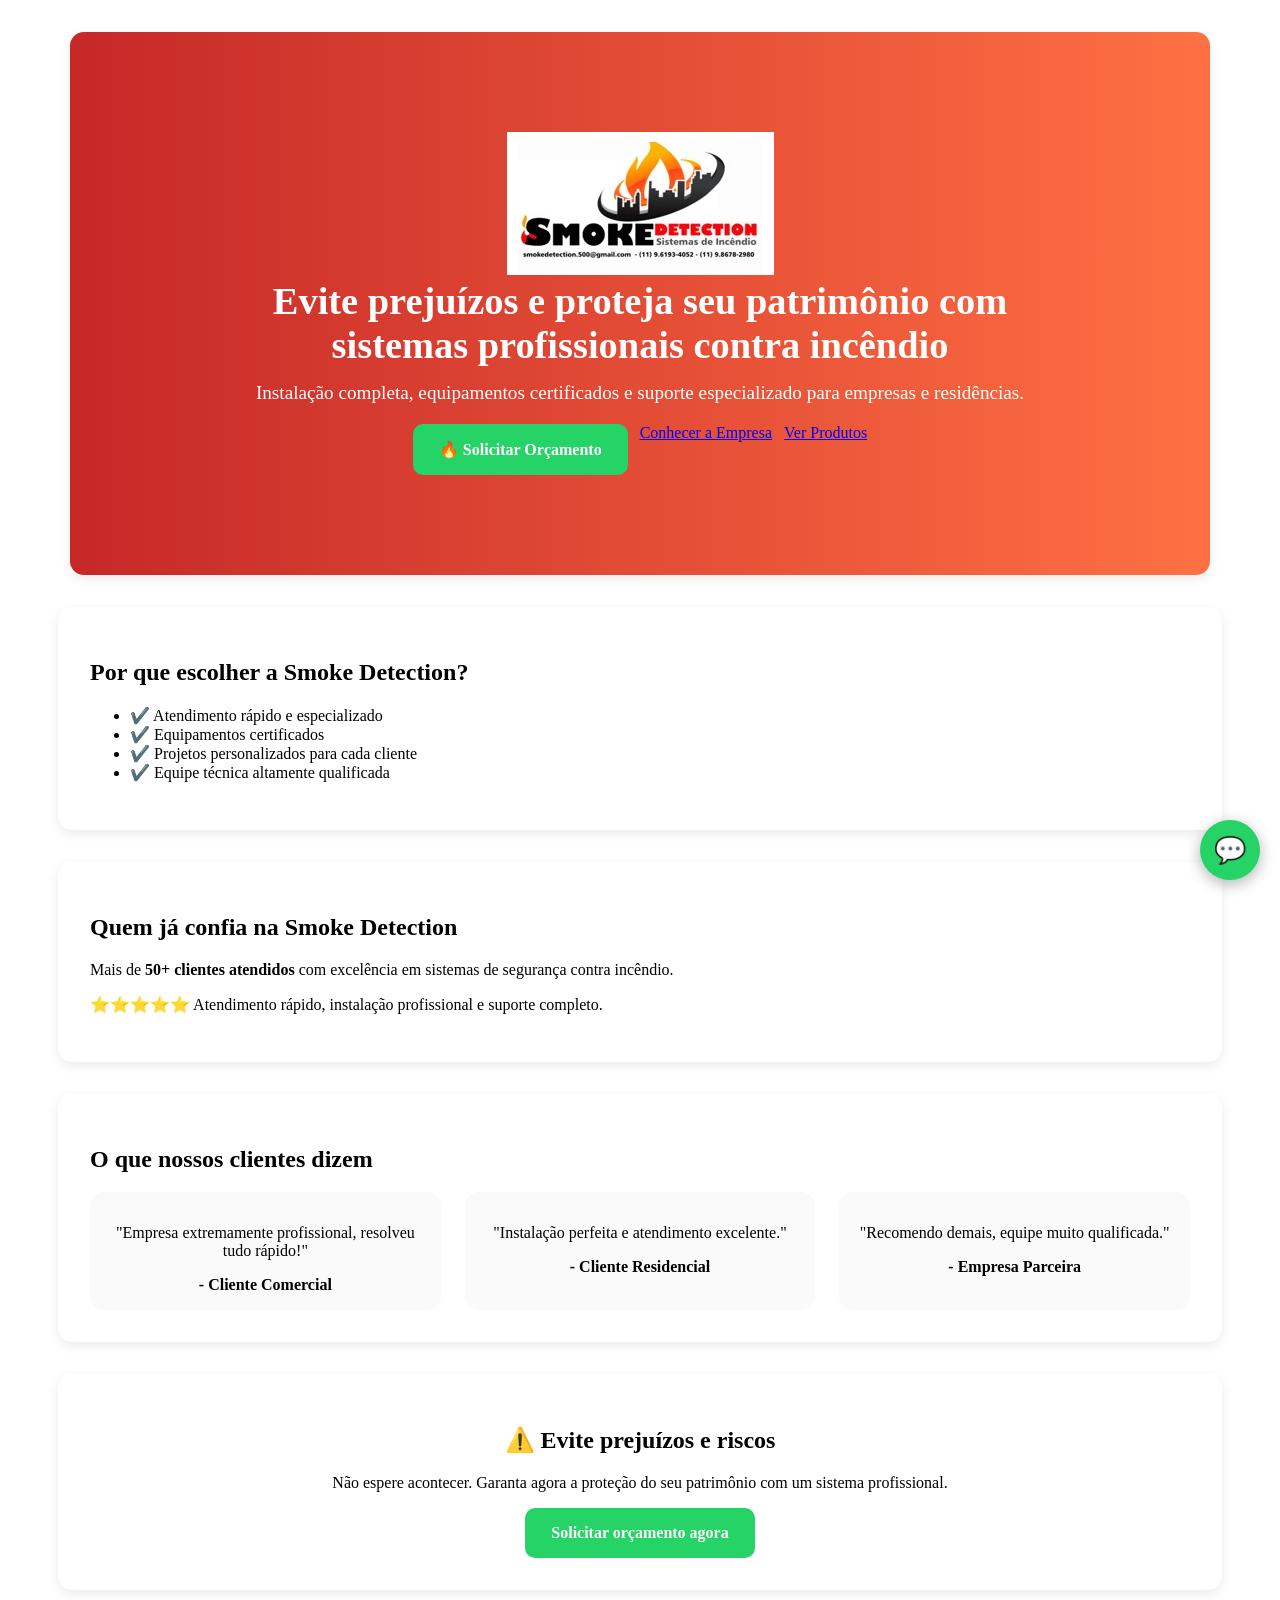
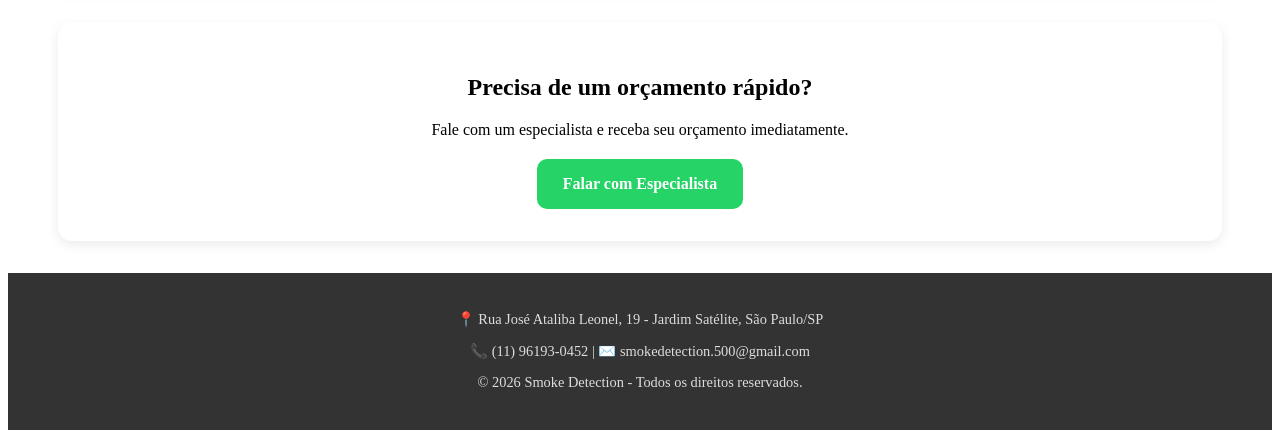
==== index.html @ 193d509a "Update index.html" ====
<!DOCTYPE html>
<html lang="pt-BR">
<head>
    <meta charset="UTF-8">
    <meta name="viewport" content="width=device-width, initial-scale=1.0">
    <title>Smoke Detection - Proteção Contra Incêndio</title>
    <link rel="stylesheet" href="style.css">
</head>
<body>

    <!-- HERO -->
    <section class="hero">
        <img src="logo.png" class="logo">

        <h1>
            Evite prejuízos e proteja seu patrimônio com sistemas profissionais contra incêndio
        </h1>

        <p>
            Instalação completa, equipamentos certificados e suporte especializado para empresas e residências.
        </p>

        <!-- BOTÕES HERO -->
        <div class="hero-buttons">
            <a href="https://wa.me/5511961930452?text=Olá,%20quero%20um%20orçamento%20rápido"
               target="_blank"
               class="btn-hero btn-whats">
               🔥 Solicitar Orçamento
            </a>

            <a href="home.html" class="btn-secondary">
               Conhecer a Empresa
            </a>

            <a href="produtos.html" class="btn-secondary">
               Ver Produtos
            </a>
        </div>
    </section>

    <!-- BENEFÍCIOS -->
    <section>
        <h2>Por que escolher a Smoke Detection?</h2>
        <ul>
            <li>✔️ Atendimento rápido e especializado</li>
            <li>✔️ Equipamentos certificados</li>
            <li>✔️ Projetos personalizados para cada cliente</li>
            <li>✔️ Equipe técnica altamente qualificada</li>
        </ul>
    </section>

    <!-- PROVA SOCIAL -->
    <section>
        <h2>Quem já confia na Smoke Detection</h2>
        <p>Mais de <strong>50+ clientes atendidos</strong> com excelência em sistemas de segurança contra incêndio.</p>
        <p>⭐⭐⭐⭐⭐ Atendimento rápido, instalação profissional e suporte completo.</p>
    </section>

    <!-- DEPOIMENTOS -->
    <section>
        <h2>O que nossos clientes dizem</h2>
        <div class="produtos">
            <div class="produto">
                <p>"Empresa extremamente profissional, resolveu tudo rápido!"</p>
                <strong>- Cliente Comercial</strong>
            </div>
            <div class="produto">
                <p>"Instalação perfeita e atendimento excelente."</p>
                <strong>- Cliente Residencial</strong>
            </div>
            <div class="produto">
                <p>"Recomendo demais, equipe muito qualificada."</p>
                <strong>- Empresa Parceira</strong>
            </div>
        </div>
    </section>

    <!-- URGÊNCIA -->
    <section style="text-align:center;">
        <h2>⚠️ Evite prejuízos e riscos</h2>
        <p>Não espere acontecer. Garanta agora a proteção do seu patrimônio com um sistema profissional.</p>
        <a href="https://wa.me/5511961930452?text=Olá,%20quero%20proteger%20meu%20patrimônio"
           target="_blank"
           class="btn-hero btn-whats">
           Solicitar orçamento agora
        </a>
    </section>

    <!-- CTA FINAL -->
    <section style="text-align:center;">
        <h2>Precisa de um orçamento rápido?</h2>
        <p>Fale com um especialista e receba seu orçamento imediatamente.</p>
        <div class="hero-buttons" style="justify-content:center;">
            <a href="https://wa.me/5511961930452?text=Olá,%20preciso%20de%20um%20orçamento"
               target="_blank"
               class="btn-hero btn-whats">
               Falar com Especialista
            </a>
        </div>
    </section>

    <!-- FOOTER COMPLETO -->
    <footer>
        <p>📍 Rua José Ataliba Leonel, 19 - Jardim Satélite, São Paulo/SP</p>
        <p>📞 (11) 96193-0452 | ✉️ smokedetection.500@gmail.com</p>
        <p>© 2026 Smoke Detection - Todos os direitos reservados.</p>
    </footer>

    <!-- BOTÃO WHATSAPP FLUTUANTE -->
    <a href="https://wa.me/5511961930452?text=Olá,%20vim%20pelo%20site"
       class="whatsapp-float"
       target="_blank">
       💬
    </a>

</body>
</html>
---- style.css ----
/* HERO */
.hero {
    background: linear-gradient(90deg, #c62828, #ff7043);
    color: white;
    text-align: center;
    padding: 100px 20px;
}

.hero h1 {
    font-size: 2.4rem;
    max-width: 800px;
    margin: auto;
}

.hero p {
    margin-top: 15px;
    font-size: 1.2rem;
}

/* AGRUPAMENTO DE BOTÕES */
.hero-buttons {
    display: flex;
    justify-content: center;
    flex-wrap: wrap;
    gap: 12px;
    margin-top: 20px;
}

/* BOTÕES HERO */
.btn-hero {
    display: inline-block;
    padding: 16px 26px;
    border-radius: 10px;
    text-decoration: none;
    font-weight: bold;
    transition: 0.3s;
    text-align: center;
}

/* BOTÃO WHATS (COM PULSO) */
.btn-whats {
    background: #25D366;
    color: white;
    animation: pulse 1.5s infinite;
}

@keyframes pulse {
    0% { transform: scale(1); }
    50% { transform: scale(1.05); }
    100% { transform: scale(1); }
}

.btn-whats:hover {
    background: #1ebe5d;
}

/* BOTÃO SECUNDÁRIO */
.btn-sec {
    background: white;
    color: #c62828;
}

.btn-sec:hover {
    background: #eee;
}

/* HEADER */
header {
    text-align: center;
    background: linear-gradient(90deg, #c62828, #ff7043);
    color: #fff;
    padding: 2rem 1rem;
    box-shadow: 0 4px 10px rgba(0,0,0,0.2);
}

header .logo {
    width: 120px;
    height: auto;
    margin-bottom: 1rem;
}

/* BOTÕES DO HEADER CORRIGIDOS */
header .hero-buttons .btn-hero {
    margin: 0; /* remove qualquer espaçamento extra */
}

/* SECTION */
section {
    max-width: 1100px;
    margin: 2rem auto;
    background: #fff;
    padding: 2rem;
    border-radius: 14px;
    box-shadow: 0 4px 12px rgba(0,0,0,0.08);
}

/* GRID */
.produtos {
    display: grid;
    grid-template-columns: repeat(auto-fit, minmax(250px, 1fr));
    gap: 1.5rem;
}

/* CARD */
.produto {
    background: #fafafa;
    border-radius: 14px;
    padding: 1rem;
    text-align: center;
    transition: 0.3s;
    overflow: hidden;
}

/* HOVER */
.produto:hover {
    transform: translateY(-8px) scale(1.03);
    box-shadow: 0 10px 25px rgba(0,0,0,0.15);
}

/* IMG DOS PRODUTOS (PROPORCIONAL) */
.produto img {
    width: 100%;
    max-height: 120px; /* agora mais proporcional */
    object-fit: cover;
    border-radius: 10px;
    margin-bottom: 12px;
    transition: 0.3s;
}

.produto:hover img {
    transform: scale(1.08);
}

/* TITULO DOS PRODUTOS */
.produto h3 {
    color: #b71c1c;
}

/* BOTÃO PRODUTO */
.btn-produto {
    display: inline-block;
    margin-top: 10px;
    padding: 10px 16px;
    background: #25D366;
    color: #fff;
    text-decoration: none;
    border-radius: 8px;
    font-size: 0.95rem;
    font-weight: bold;
    transition: 0.3s;
}

.btn-produto:hover {
    background: #1ebe5d;
    transform: scale(1.05);
}

/* BOTÃO PADRÃO */
.btn-container {
    text-align: center;
    margin: 2rem 0;
}

.btn {
    background: #c62828;
    color: #fff;
    text-decoration: none;
    padding: 1rem 1.8rem;
    border-radius: 10px;
    transition: 0.3s;
    font-weight: bold;
}

.btn:hover {
    background: #ff7043;
}

/* WHATS FLOAT */
.whatsapp-float {
    position: fixed;
    bottom: 20px;
    right: 20px;
    background: #25D366;
    color: white;
    font-size: 26px;
    width: 60px;
    height: 60px;
    border-radius: 50%;
    display: flex;
    align-items: center;
    justify-content: center;
    text-decoration: none;
    box-shadow: 0 4px 15px rgba(0,0,0,0.3);
    transition: 0.3s;
    z-index: 1000;
}

.whatsapp-float:hover {
    background: #1ebe5d;
    transform: scale(1.15);
}

/* FOOTER */
footer {
    text-align: center;
    background: #333;
    color: #ddd;
    padding: 1.5rem 1rem;
    font-size: 0.9rem;
}

/* RESPONSIVO */
@media (max-width: 768px) {
    .hero h1 {
        font-size: 1.8rem;
    }

    .hero {
        padding: 70px 20px;
    }

    .hero-buttons {
        flex-direction: column;
        align-items: center;
    }

    .btn-hero {
        width: 90%;
    }
    }
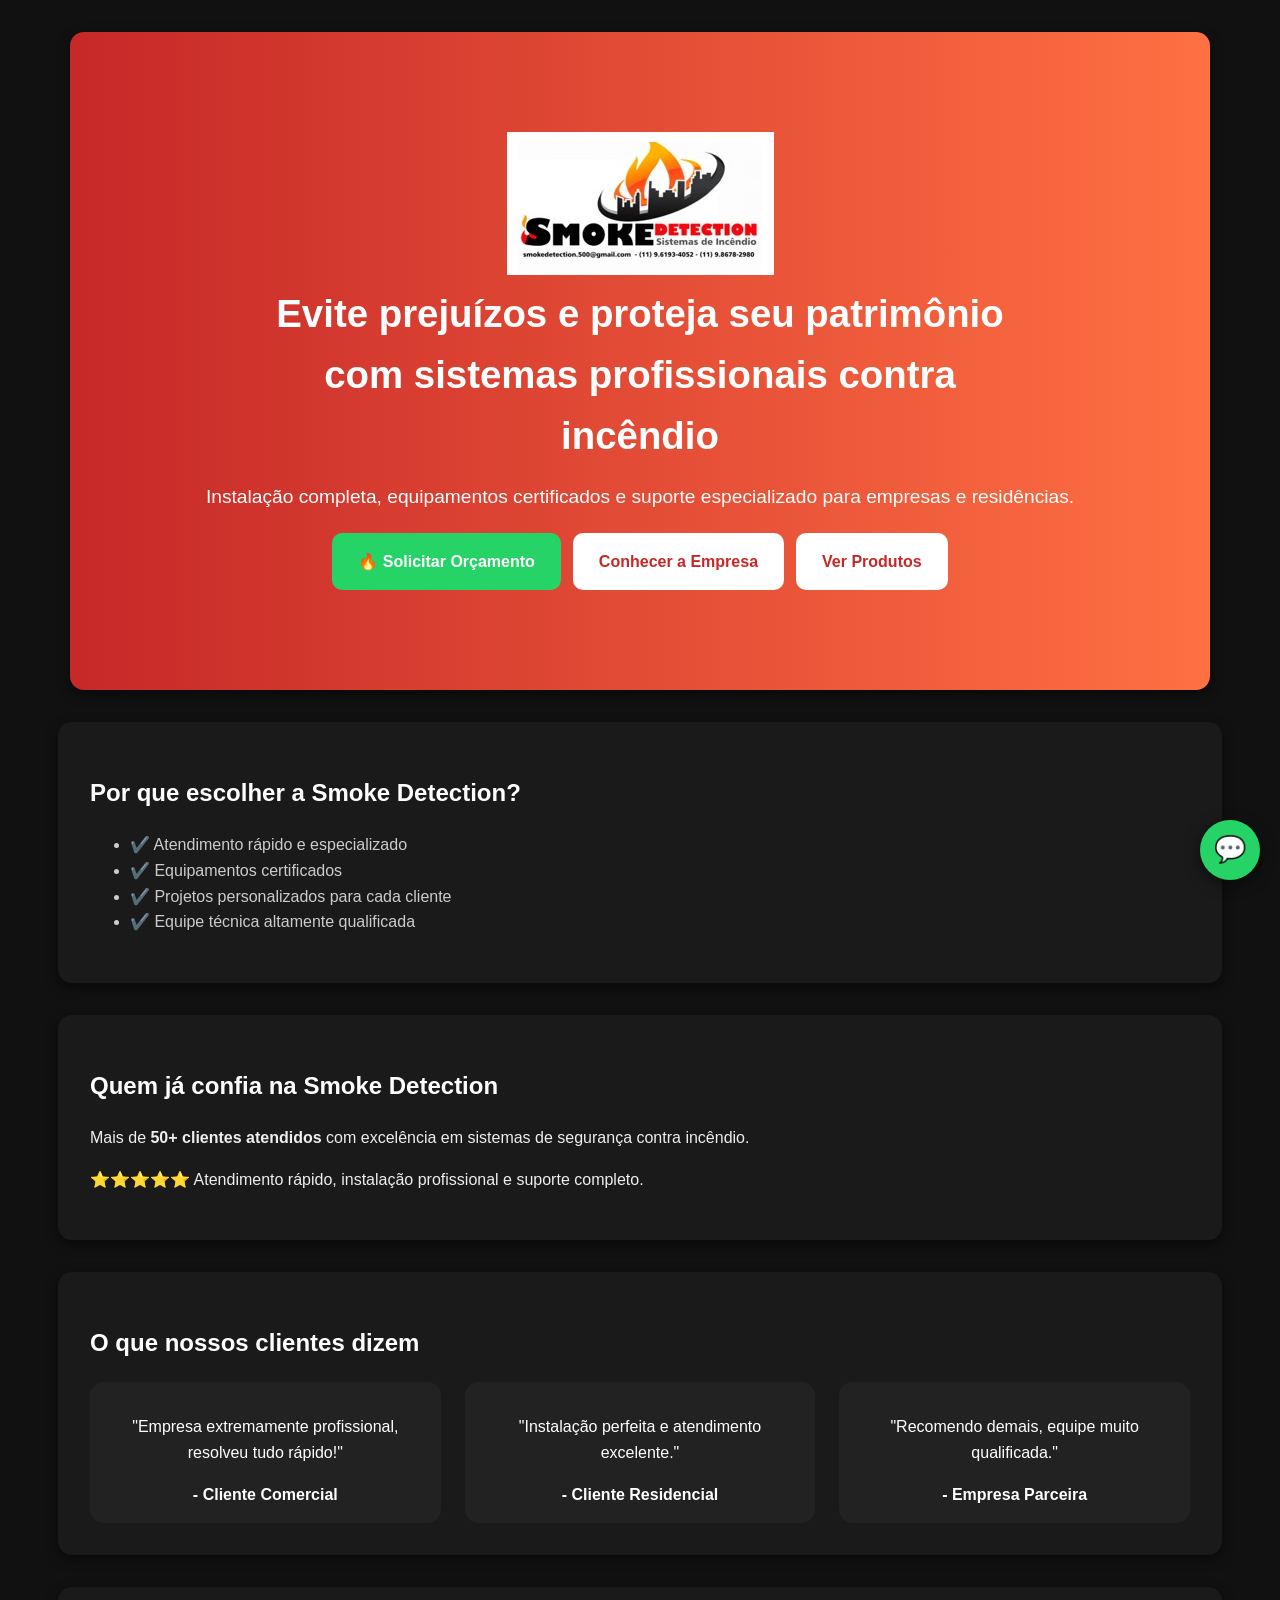
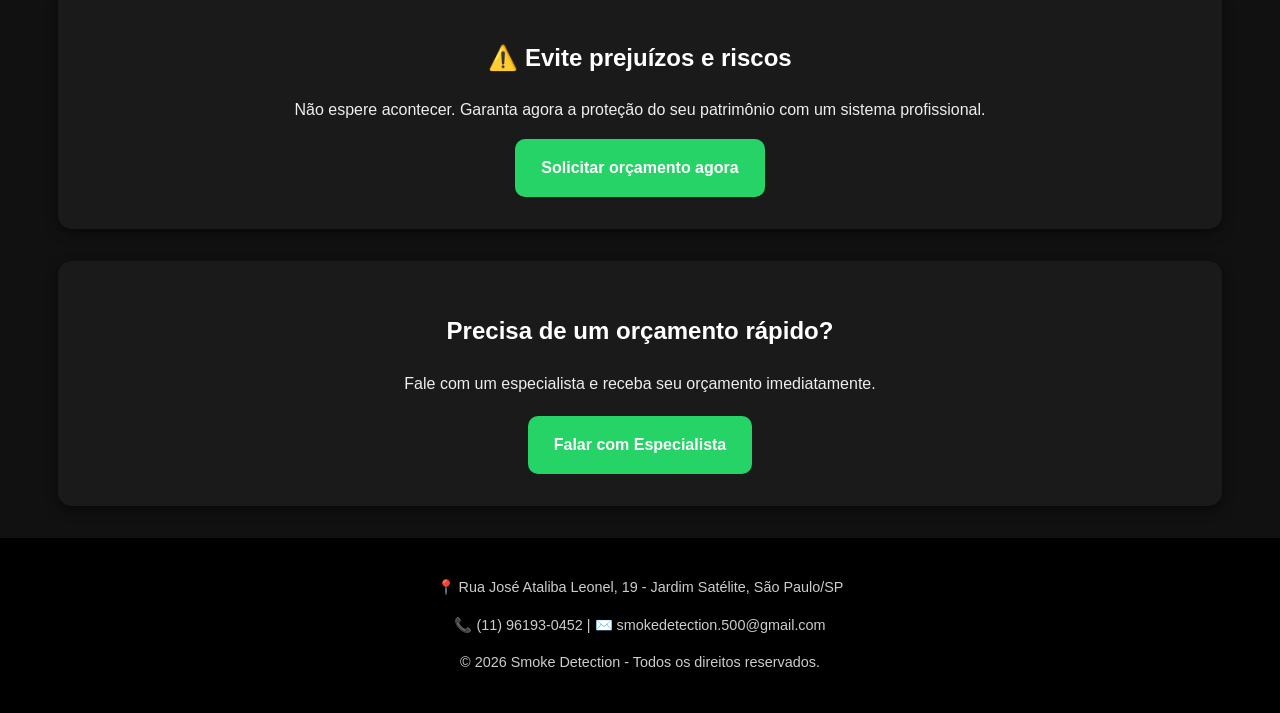
==== commit 08f670f6: "Update index.html" ====
--- a/index.html
+++ b/index.html
@@ -28,11 +28,11 @@
                🔥 Solicitar Orçamento
             </a>
 
-            <a href="home.html" class="btn-secondary">
+            <a href="home.html" class="btn-hero btn-sec">
                Conhecer a Empresa
             </a>
 
-            <a href="produtos.html" class="btn-secondary">
+            <a href="produtos.html" class="btn-hero btn-sec">
                Ver Produtos
             </a>
         </div>
--- a/style.css
+++ b/style.css
@@ -1,3 +1,15 @@
+/* ======================= DARK MODE - STYLE.CSS ======================= */
+
+/* BODY */
+body {
+    background: #111; /* fundo preto */
+    color: #eee;      /* texto padrão branco */
+    font-family: Arial, sans-serif;
+    margin: 0;
+    padding: 0;
+    line-height: 1.6;
+}
+
 /* HERO */
 .hero {
     background: linear-gradient(90deg, #c62828, #ff7043);
@@ -54,10 +66,12 @@
     background: #1ebe5d;
 }
 
-/* BOTÃO SECUNDÁRIO */
+/* BOTÃO SECUNDÁRIO HERO - visível no dark mode */
 .btn-sec {
-    background: white;
-    color: #c62828;
+    background: white;  /* deixa branco pra aparecer */
+    color: #c62828;     /* texto vermelho */
+    font-weight: bold;
+    border: none;
 }
 
 .btn-sec:hover {
@@ -70,7 +84,7 @@
     background: linear-gradient(90deg, #c62828, #ff7043);
     color: #fff;
     padding: 2rem 1rem;
-    box-shadow: 0 4px 10px rgba(0,0,0,0.2);
+    box-shadow: 0 4px 10px rgba(0,0,0,0.4);
 }
 
 header .logo {
@@ -79,22 +93,31 @@
     margin-bottom: 1rem;
 }
 
-/* BOTÕES DO HEADER CORRIGIDOS */
+/* BOTÕES DO HEADER */
 header .hero-buttons .btn-hero {
-    margin: 0; /* remove qualquer espaçamento extra */
-}
-
-/* SECTION */
+    margin: 0;
+}
+
+/* SECTIONS */
 section {
     max-width: 1100px;
     margin: 2rem auto;
-    background: #fff;
+    background: #1a1a1a; /* fundo escuro das seções */
     padding: 2rem;
     border-radius: 14px;
-    box-shadow: 0 4px 12px rgba(0,0,0,0.08);
-}
-
-/* GRID */
+    box-shadow: 0 4px 12px rgba(0,0,0,0.5);
+    color: #eee;
+}
+
+section h2 {
+    color: #fff;
+}
+
+section ul li {
+    color: #ccc;
+}
+
+/* GRID DE PRODUTOS */
 .produtos {
     display: grid;
     grid-template-columns: repeat(auto-fit, minmax(250px, 1fr));
@@ -103,24 +126,24 @@
 
 /* CARD */
 .produto {
-    background: #fafafa;
+    background: #222;
     border-radius: 14px;
     padding: 1rem;
     text-align: center;
     transition: 0.3s;
     overflow: hidden;
-}
-
-/* HOVER */
+    color: #fff;
+}
+
+/* HOVER CARD */
 .produto:hover {
     transform: translateY(-8px) scale(1.03);
-    box-shadow: 0 10px 25px rgba(0,0,0,0.15);
-}
-
-/* IMG DOS PRODUTOS (PROPORCIONAL) */
+    box-shadow: 0 10px 25px rgba(0,0,0,0.6);
+}
+
 .produto img {
     width: 100%;
-    max-height: 120px; /* agora mais proporcional */
+    max-height: 120px;
     object-fit: cover;
     border-radius: 10px;
     margin-bottom: 12px;
@@ -133,7 +156,7 @@
 
 /* TITULO DOS PRODUTOS */
 .produto h3 {
-    color: #b71c1c;
+    color: #ff7043;
 }
 
 /* BOTÃO PRODUTO */
@@ -175,7 +198,7 @@
     background: #ff7043;
 }
 
-/* WHATS FLOAT */
+/* WHATSAPP FLUTUANTE */
 .whatsapp-float {
     position: fixed;
     bottom: 20px;
@@ -190,7 +213,7 @@
     align-items: center;
     justify-content: center;
     text-decoration: none;
-    box-shadow: 0 4px 15px rgba(0,0,0,0.3);
+    box-shadow: 0 4px 15px rgba(0,0,0,0.5);
     transition: 0.3s;
     z-index: 1000;
 }
@@ -203,8 +226,8 @@
 /* FOOTER */
 footer {
     text-align: center;
-    background: #333;
-    color: #ddd;
+    background: #000;
+    color: #ccc;
     padding: 1.5rem 1rem;
     font-size: 0.9rem;
 }
@@ -227,4 +250,4 @@
     .btn-hero {
         width: 90%;
     }
-    }
+}
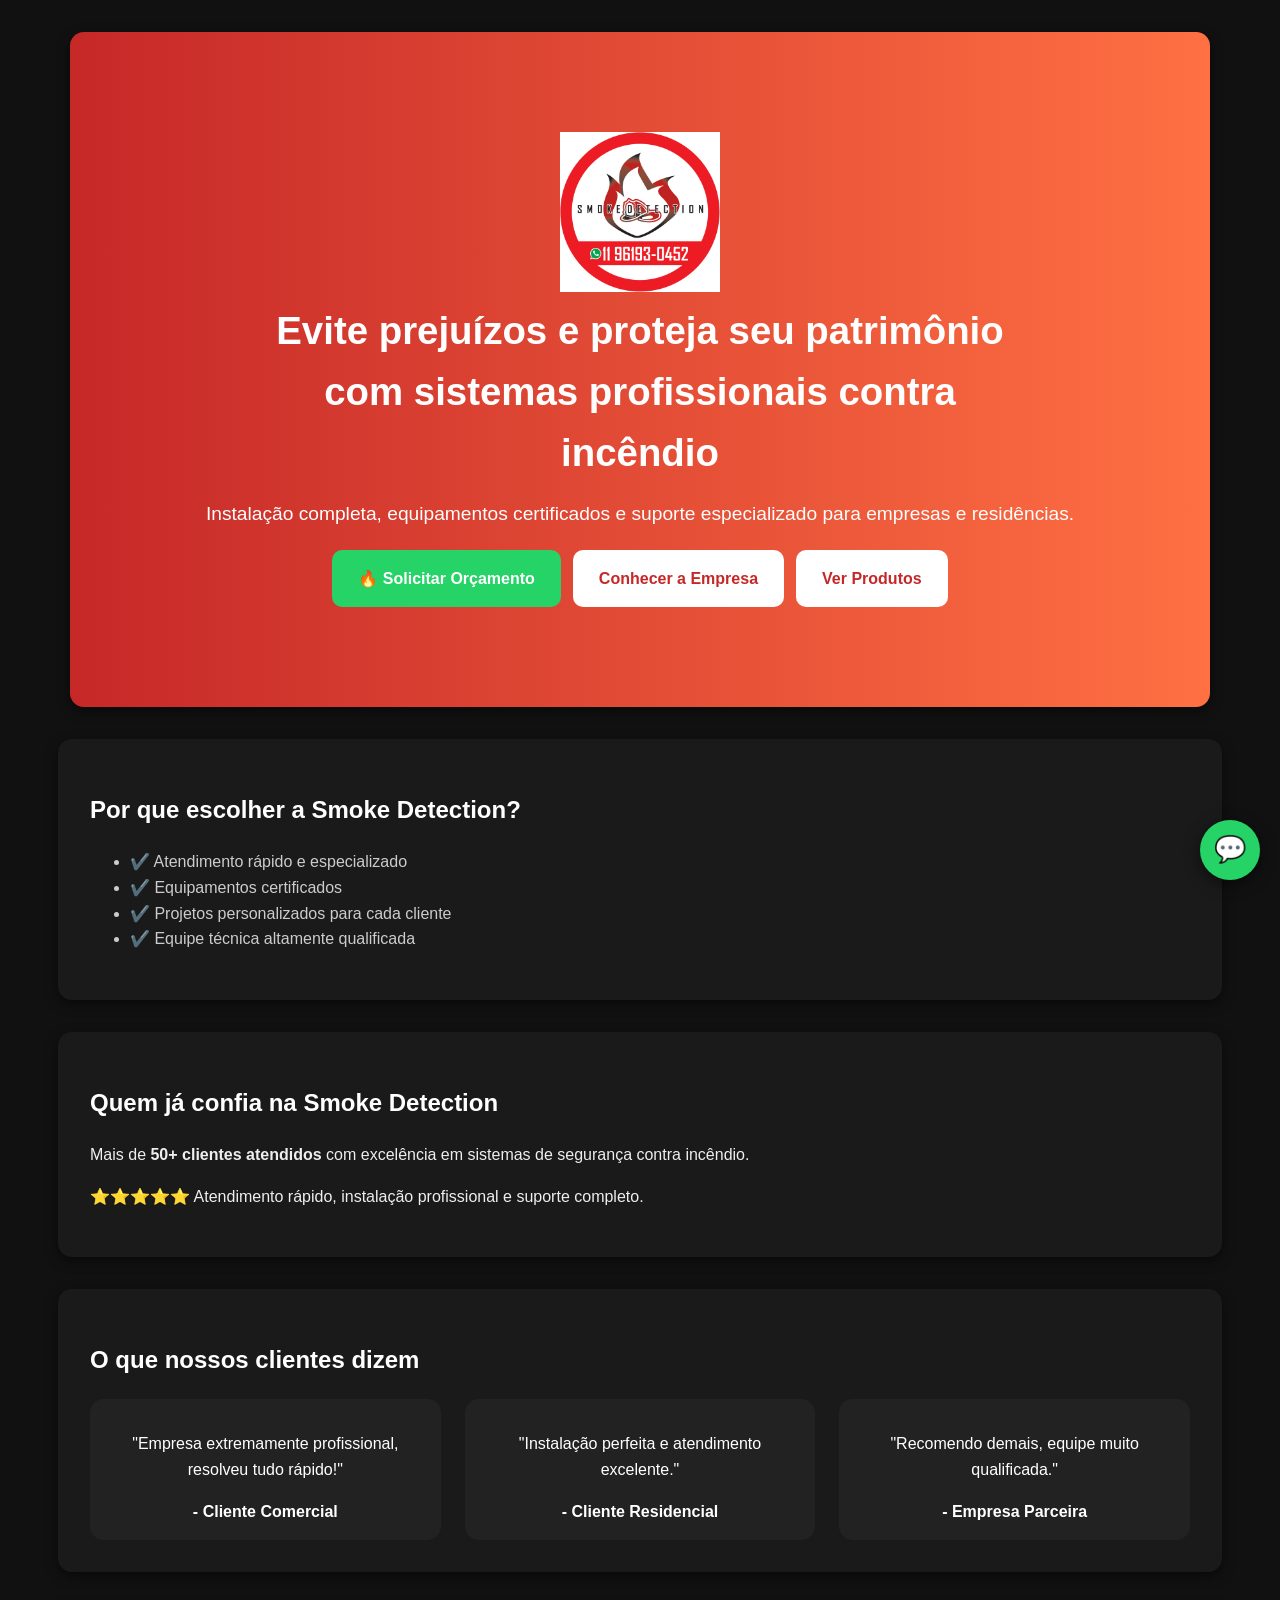
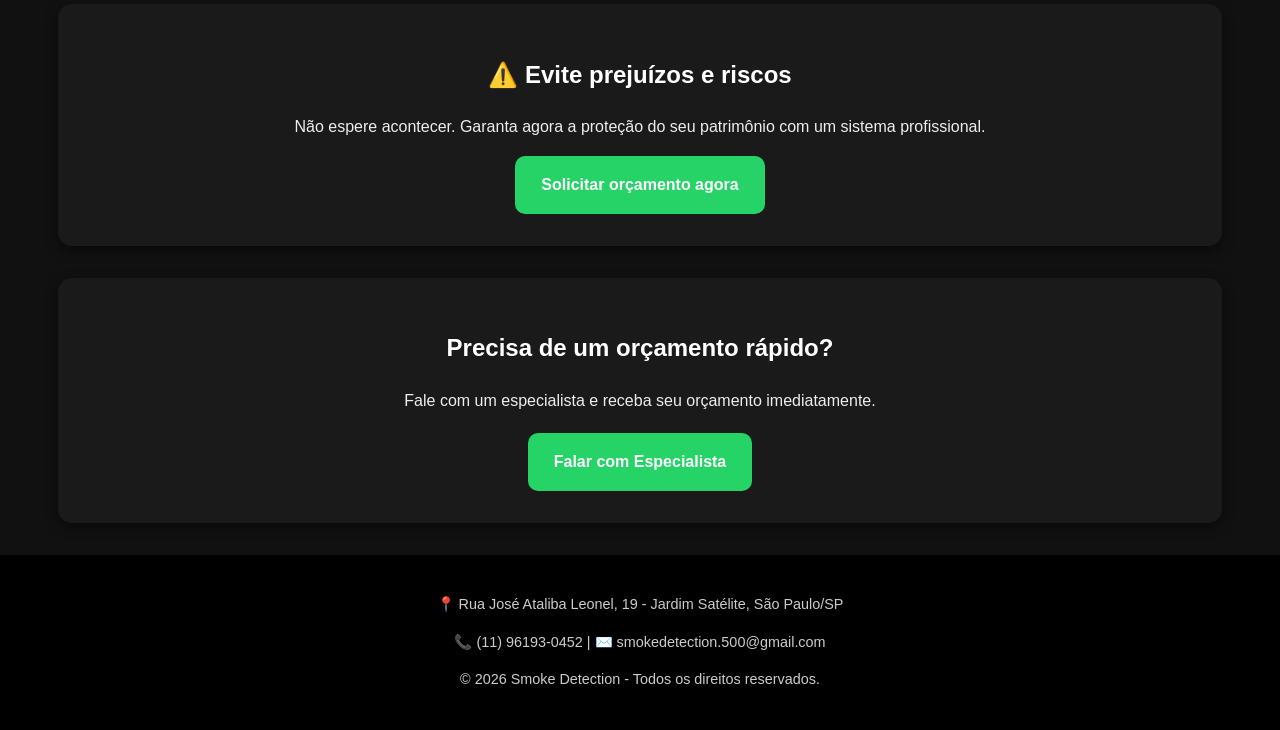
==== commit 46e6e590: "Add width attribute to logo image in index.html" ====
--- a/index.html
+++ b/index.html
@@ -10,7 +10,7 @@
 
     <!-- HERO -->
     <section class="hero">
-        <img src="logo.png" class="logo">
+        <img src="logo.png" class="logo" width="160">
 
         <h1>
             Evite prejuízos e proteja seu patrimônio com sistemas profissionais contra incêndio
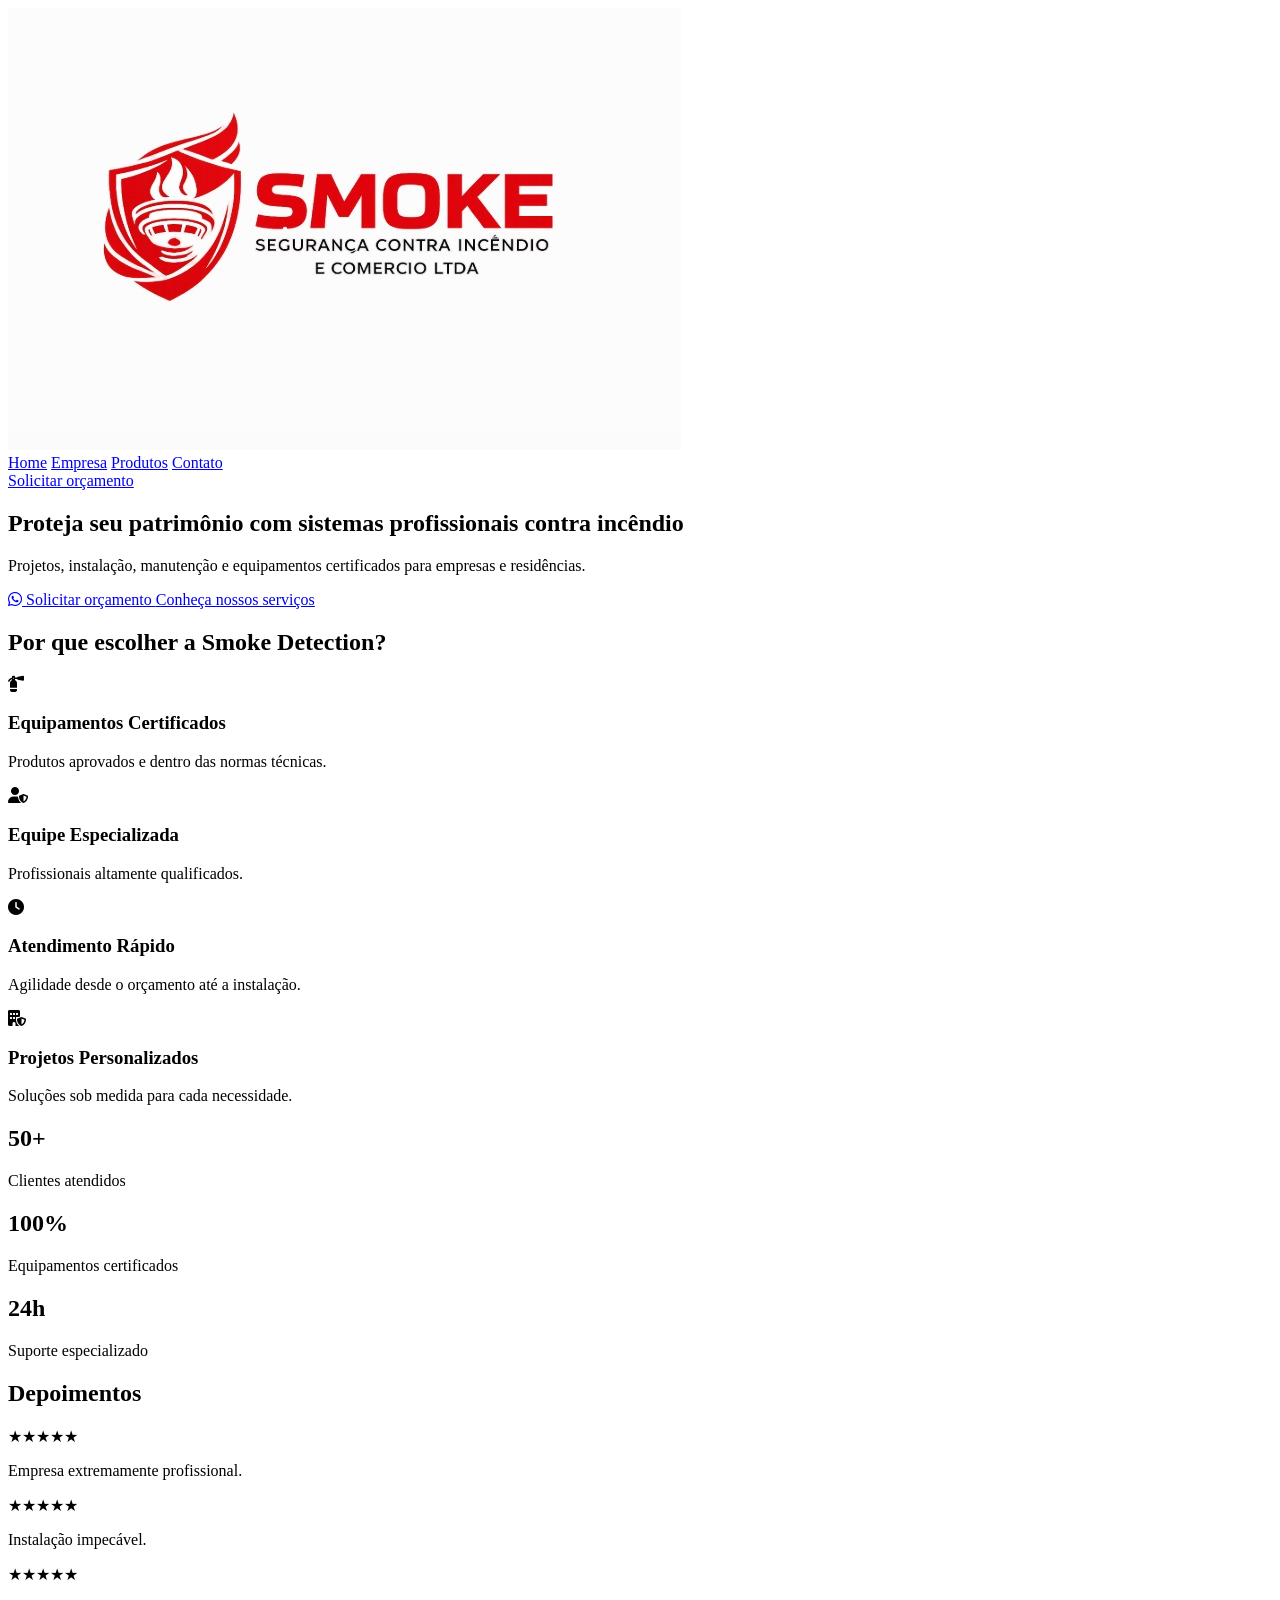
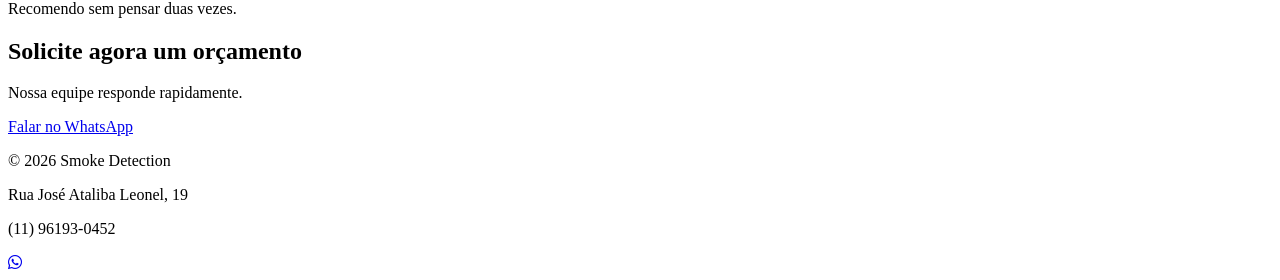
==== commit 74adaab4: "Update index.html" ====
--- a/index.html
+++ b/index.html
@@ -1,117 +1,278 @@
 <!DOCTYPE html>
 <html lang="pt-BR">
+
 <head>
-    <meta charset="UTF-8">
-    <meta name="viewport" content="width=device-width, initial-scale=1.0">
-    <title>Smoke Detection - Proteção Contra Incêndio</title>
-    <link rel="stylesheet" href="style.css">
+
+<meta charset="UTF-8">
+<meta name="viewport" content="width=device-width, initial-scale=1.0">
+
+<title>Smoke Detection</title>
+
+<link rel="stylesheet" href="css/style.css">
+
+<link rel="preconnect" href="https://fonts.googleapis.com">
+
+<link href="https://fonts.googleapis.com/css2?family=Poppins:wght@300;400;500;600;700;800&display=swap" rel="stylesheet">
+
+<link rel="stylesheet"
+href="https://cdnjs.cloudflare.com/ajax/libs/font-awesome/6.6.0/css/all.min.css">
+
 </head>
+
 <body>
 
-    <!-- HERO -->
-    <section class="hero">
-        <img src="logo.png" class="logo" width="160">
-
-        <h1>
-            Evite prejuízos e proteja seu patrimônio com sistemas profissionais contra incêndio
-        </h1>
-
-        <p>
-            Instalação completa, equipamentos certificados e suporte especializado para empresas e residências.
-        </p>
-
-        <!-- BOTÕES HERO -->
-        <div class="hero-buttons">
-            <a href="https://wa.me/5511961930452?text=Olá,%20quero%20um%20orçamento%20rápido"
-               target="_blank"
-               class="btn-hero btn-whats">
-               🔥 Solicitar Orçamento
-            </a>
-
-            <a href="home.html" class="btn-hero btn-sec">
-               Conhecer a Empresa
-            </a>
-
-            <a href="produtos.html" class="btn-hero btn-sec">
-               Ver Produtos
-            </a>
-        </div>
-    </section>
-
-    <!-- BENEFÍCIOS -->
-    <section>
-        <h2>Por que escolher a Smoke Detection?</h2>
-        <ul>
-            <li>✔️ Atendimento rápido e especializado</li>
-            <li>✔️ Equipamentos certificados</li>
-            <li>✔️ Projetos personalizados para cada cliente</li>
-            <li>✔️ Equipe técnica altamente qualificada</li>
-        </ul>
-    </section>
-
-    <!-- PROVA SOCIAL -->
-    <section>
-        <h2>Quem já confia na Smoke Detection</h2>
-        <p>Mais de <strong>50+ clientes atendidos</strong> com excelência em sistemas de segurança contra incêndio.</p>
-        <p>⭐⭐⭐⭐⭐ Atendimento rápido, instalação profissional e suporte completo.</p>
-    </section>
-
-    <!-- DEPOIMENTOS -->
-    <section>
-        <h2>O que nossos clientes dizem</h2>
-        <div class="produtos">
-            <div class="produto">
-                <p>"Empresa extremamente profissional, resolveu tudo rápido!"</p>
-                <strong>- Cliente Comercial</strong>
-            </div>
-            <div class="produto">
-                <p>"Instalação perfeita e atendimento excelente."</p>
-                <strong>- Cliente Residencial</strong>
-            </div>
-            <div class="produto">
-                <p>"Recomendo demais, equipe muito qualificada."</p>
-                <strong>- Empresa Parceira</strong>
-            </div>
-        </div>
-    </section>
-
-    <!-- URGÊNCIA -->
-    <section style="text-align:center;">
-        <h2>⚠️ Evite prejuízos e riscos</h2>
-        <p>Não espere acontecer. Garanta agora a proteção do seu patrimônio com um sistema profissional.</p>
-        <a href="https://wa.me/5511961930452?text=Olá,%20quero%20proteger%20meu%20patrimônio"
-           target="_blank"
-           class="btn-hero btn-whats">
-           Solicitar orçamento agora
-        </a>
-    </section>
-
-    <!-- CTA FINAL -->
-    <section style="text-align:center;">
-        <h2>Precisa de um orçamento rápido?</h2>
-        <p>Fale com um especialista e receba seu orçamento imediatamente.</p>
-        <div class="hero-buttons" style="justify-content:center;">
-            <a href="https://wa.me/5511961930452?text=Olá,%20preciso%20de%20um%20orçamento"
-               target="_blank"
-               class="btn-hero btn-whats">
-               Falar com Especialista
-            </a>
-        </div>
-    </section>
-
-    <!-- FOOTER COMPLETO -->
-    <footer>
-        <p>📍 Rua José Ataliba Leonel, 19 - Jardim Satélite, São Paulo/SP</p>
-        <p>📞 (11) 96193-0452 | ✉️ smokedetection.500@gmail.com</p>
-        <p>© 2026 Smoke Detection - Todos os direitos reservados.</p>
-    </footer>
-
-    <!-- BOTÃO WHATSAPP FLUTUANTE -->
-    <a href="https://wa.me/5511961930452?text=Olá,%20vim%20pelo%20site"
-       class="whatsapp-float"
-       target="_blank">
-       💬
-    </a>
+<header>
+
+<div class="container nav">
+
+<img src="logo.png" class="logo">
+
+<nav>
+
+<a href="#">Home</a>
+<a href="#">Empresa</a>
+<a href="#">Produtos</a>
+<a href="#">Contato</a>
+
+</nav>
+
+<a class="btn-nav"
+href="https://wa.me/5511961930452?text=Olá,%20quero%20um%20orçamento">
+
+Solicitar orçamento
+
+</a>
+
+</div>
+
+</header>
+
+
+<section class="hero">
+
+<div class="overlay"></div>
+
+<div class="hero-content">
+
+<h1>
+
+Proteja seu patrimônio com sistemas profissionais contra incêndio
+
+</h1>
+
+<p>
+
+Projetos, instalação, manutenção e equipamentos certificados para empresas e residências.
+
+</p>
+
+<div class="buttons">
+
+<a class="btn-primary"
+href="https://wa.me/5511961930452?text=Olá,%20quero%20um%20orçamento">
+
+<i class="fab fa-whatsapp"></i>
+
+Solicitar orçamento
+
+</a>
+
+<a class="btn-secondary"
+href="#beneficios">
+
+Conheça nossos serviços
+
+</a>
+
+</div>
+
+</div>
+
+</section>
+
+
+<section id="beneficios" class="section">
+
+<h2>Por que escolher a Smoke Detection?</h2>
+
+<div class="cards">
+
+<div class="card">
+
+<i class="fa-solid fa-fire-extinguisher"></i>
+
+<h3>Equipamentos Certificados</h3>
+
+<p>Produtos aprovados e dentro das normas técnicas.</p>
+
+</div>
+
+<div class="card">
+
+<i class="fa-solid fa-user-shield"></i>
+
+<h3>Equipe Especializada</h3>
+
+<p>Profissionais altamente qualificados.</p>
+
+</div>
+
+<div class="card">
+
+<i class="fa-solid fa-clock"></i>
+
+<h3>Atendimento Rápido</h3>
+
+<p>Agilidade desde o orçamento até a instalação.</p>
+
+</div>
+
+<div class="card">
+
+<i class="fa-solid fa-building-shield"></i>
+
+<h3>Projetos Personalizados</h3>
+
+<p>Soluções sob medida para cada necessidade.</p>
+
+</div>
+
+</div>
+
+</section>
+
+
+<section class="numbers">
+
+<div>
+
+<h2>50+</h2>
+
+<span>Clientes atendidos</span>
+
+</div>
+
+<div>
+
+<h2>100%</h2>
+
+<span>Equipamentos certificados</span>
+
+</div>
+
+<div>
+
+<h2>24h</h2>
+
+<span>Suporte especializado</span>
+
+</div>
+
+</section>
+
+
+<section class="section">
+
+<h2>Depoimentos</h2>
+
+<div class="cards">
+
+<div class="card">
+
+★★★★★
+
+<p>
+
+Empresa extremamente profissional.
+
+</p>
+
+</div>
+
+<div class="card">
+
+★★★★★
+
+<p>
+
+Instalação impecável.
+
+</p>
+
+</div>
+
+<div class="card">
+
+★★★★★
+
+<p>
+
+Recomendo sem pensar duas vezes.
+
+</p>
+
+</div>
+
+</div>
+
+</section>
+
+
+<section class="cta">
+
+<h2>
+
+Solicite agora um orçamento
+
+</h2>
+
+<p>
+
+Nossa equipe responde rapidamente.
+
+</p>
+
+<a href="https://wa.me/5511961930452?text=Olá"
+class="btn-primary">
+
+Falar no WhatsApp
+
+</a>
+
+</section>
+
+
+<footer>
+
+<p>
+
+© 2026 Smoke Detection
+
+</p>
+
+<p>
+
+Rua José Ataliba Leonel, 19
+
+</p>
+
+<p>
+
+(11) 96193-0452
+
+</p>
+
+</footer>
+
+<a href="https://wa.me/5511961930452"
+class="whatsapp">
+
+<i class="fab fa-whatsapp"></i>
+
+</a>
+
+<script src="js/script.js"></script>
 
 </body>
+
 </html>
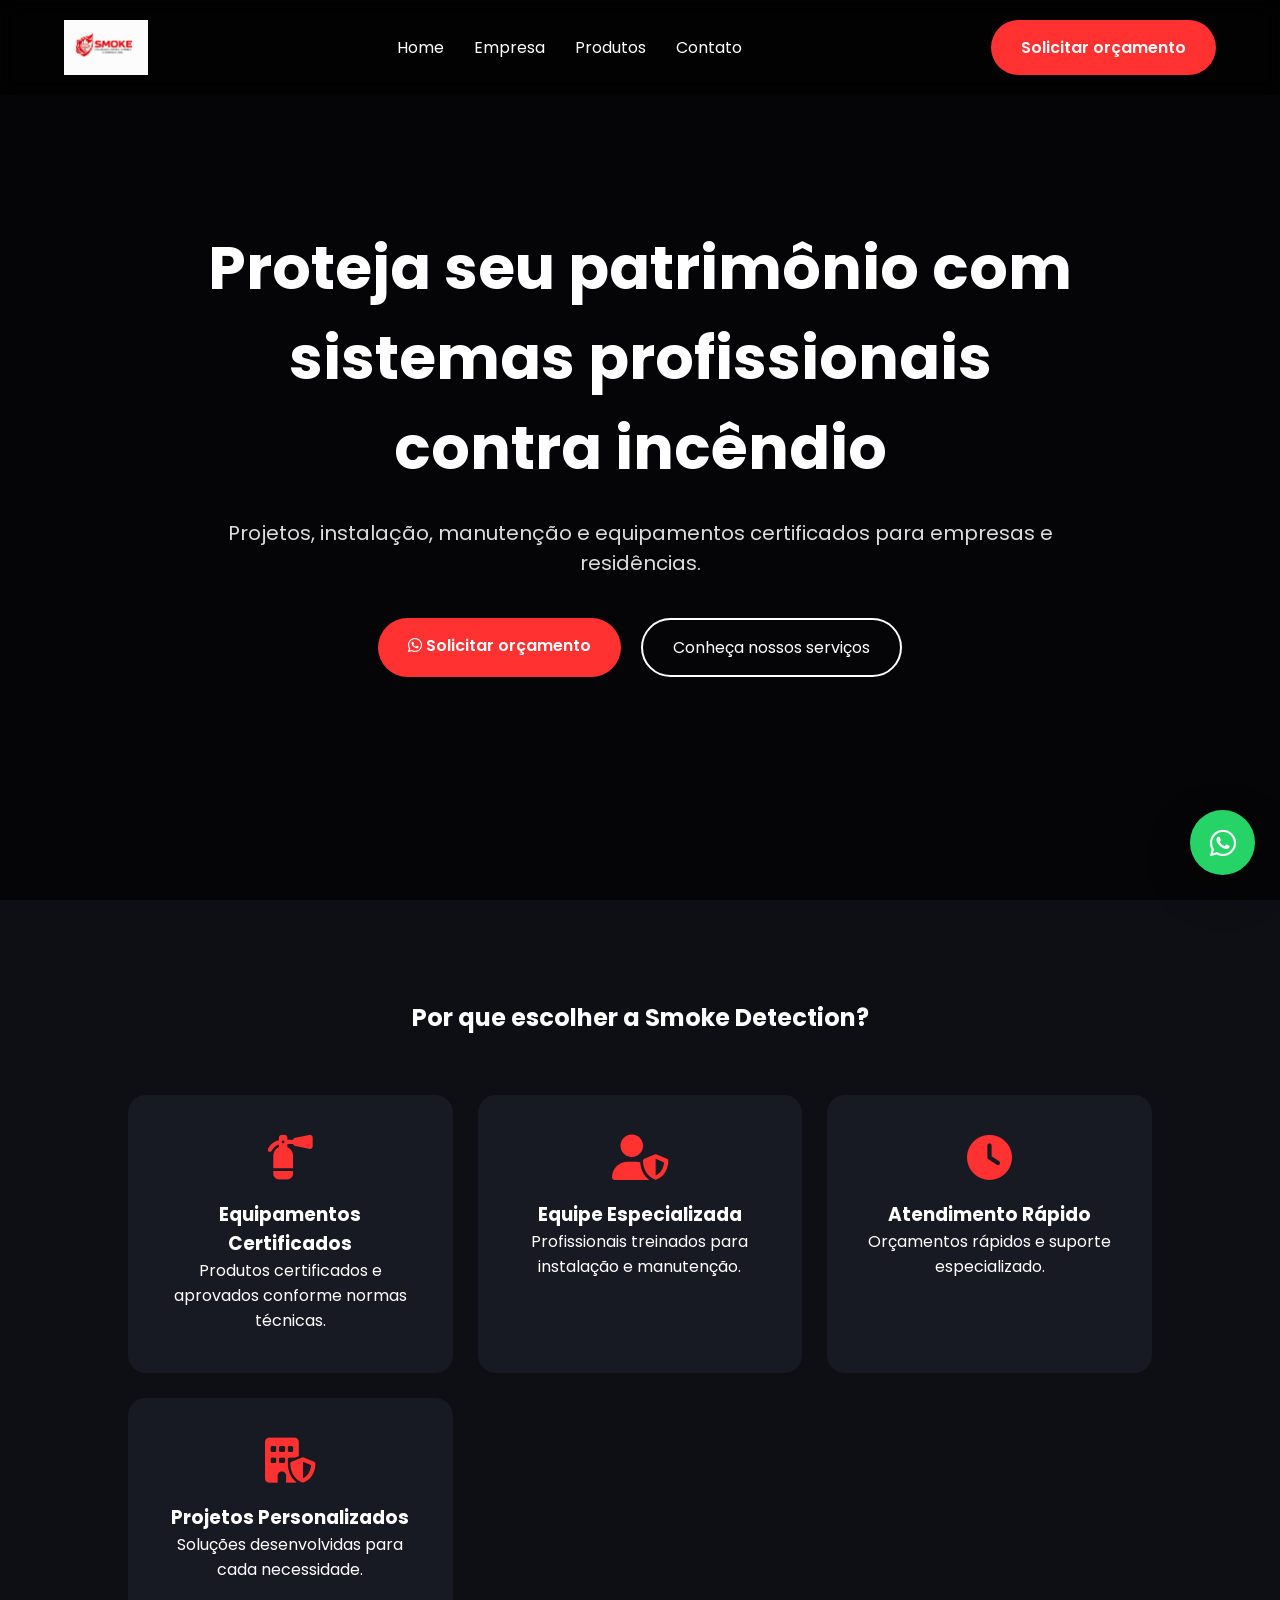
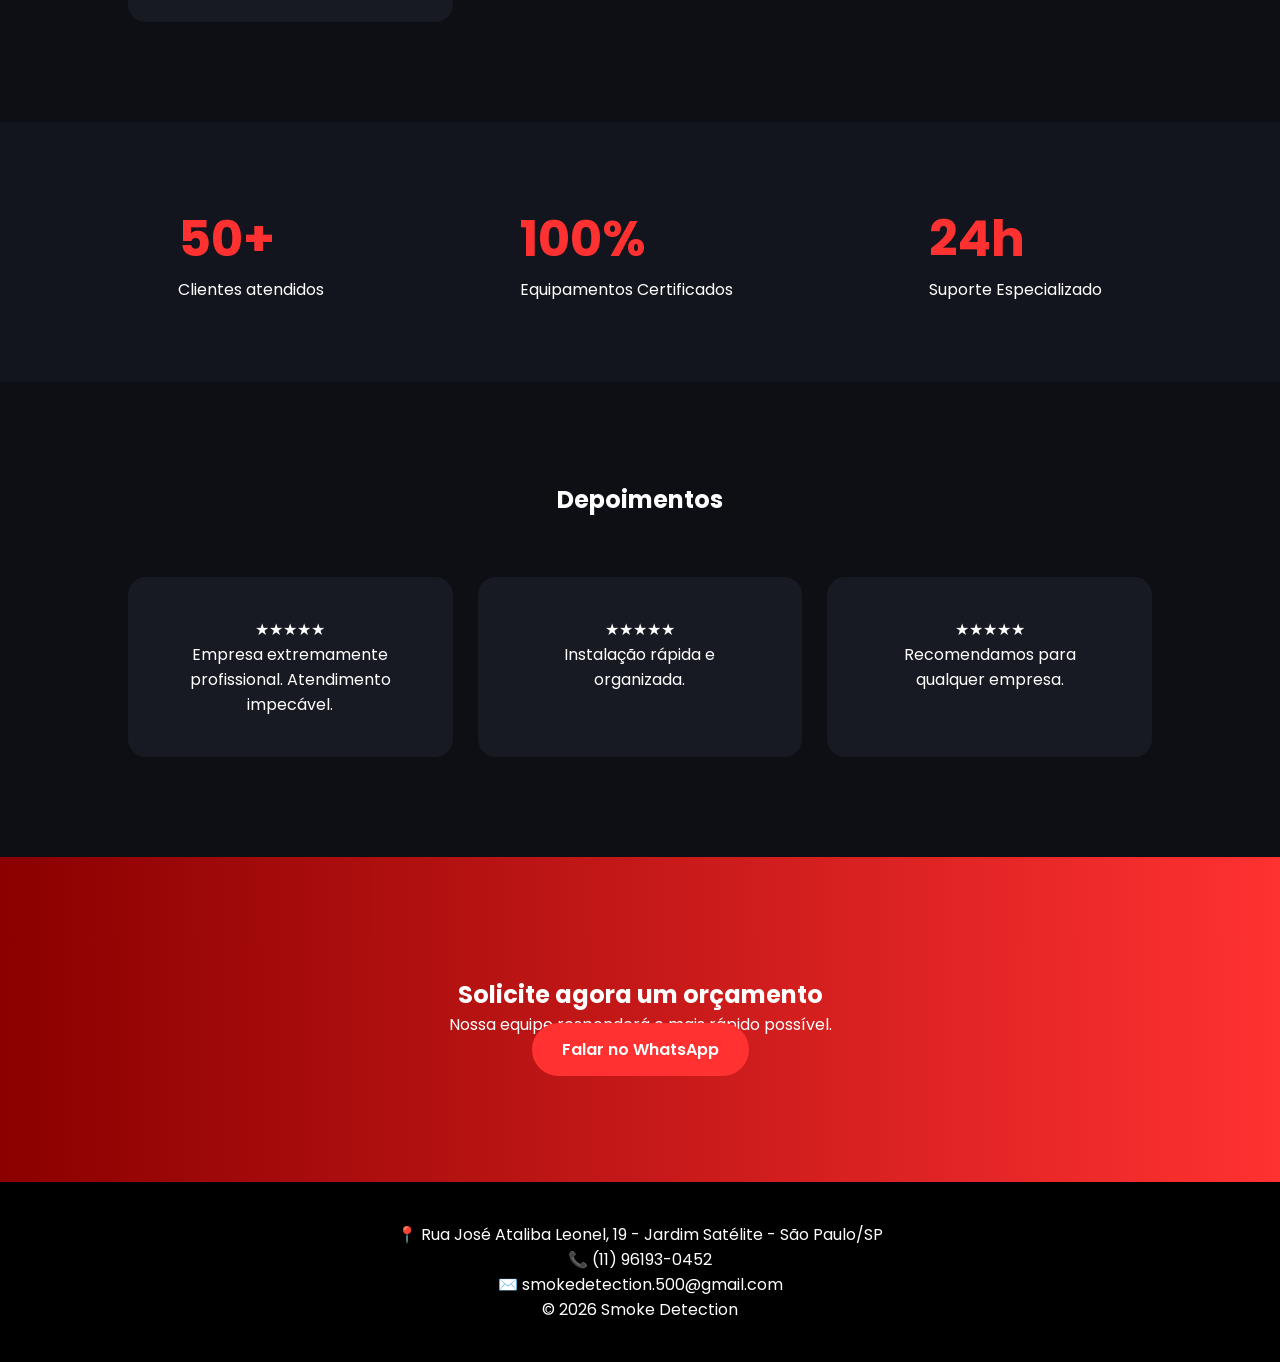
==== commit 9b16eb40: "Update index.html" ====
--- a/index.html
+++ b/index.html
@@ -3,19 +3,19 @@
 
 <head>
 
-<meta charset="UTF-8">
-<meta name="viewport" content="width=device-width, initial-scale=1.0">
-
-<title>Smoke Detection</title>
-
-<link rel="stylesheet" href="css/style.css">
-
-<link rel="preconnect" href="https://fonts.googleapis.com">
-
-<link href="https://fonts.googleapis.com/css2?family=Poppins:wght@300;400;500;600;700;800&display=swap" rel="stylesheet">
-
-<link rel="stylesheet"
-href="https://cdnjs.cloudflare.com/ajax/libs/font-awesome/6.6.0/css/all.min.css">
+    <meta charset="UTF-8">
+    <meta name="viewport" content="width=device-width, initial-scale=1.0">
+
+    <title>Smoke Detection</title>
+
+    <link rel="stylesheet" href="style.css">
+
+    <link rel="preconnect" href="https://fonts.googleapis.com">
+
+    <link href="https://fonts.googleapis.com/css2?family=Poppins:wght@300;400;500;600;700;800&display=swap" rel="stylesheet">
+
+    <link rel="stylesheet"
+        href="https://cdnjs.cloudflare.com/ajax/libs/font-awesome/6.6.0/css/all.min.css">
 
 </head>
 
@@ -25,19 +25,23 @@
 
 <div class="container nav">
 
-<img src="logo.png" class="logo">
+<img src="logo.jpg" class="logo" alt="Smoke Detection">
 
 <nav>
 
-<a href="#">Home</a>
-<a href="#">Empresa</a>
-<a href="#">Produtos</a>
-<a href="#">Contato</a>
+<a href="index.html">Home</a>
+
+<a href="home.html">Empresa</a>
+
+<a href="produtos.html">Produtos</a>
+
+<a href="https://wa.me/5511961930452">Contato</a>
 
 </nav>
 
 <a class="btn-nav"
-href="https://wa.me/5511961930452?text=Olá,%20quero%20um%20orçamento">
+href="https://wa.me/5511961930452?text=Olá,%20quero%20um%20orçamento"
+target="_blank">
 
 Solicitar orçamento
 
@@ -47,7 +51,6 @@
 
 </header>
 
-
 <section class="hero">
 
 <div class="overlay"></div>
@@ -69,7 +72,8 @@
 <div class="buttons">
 
 <a class="btn-primary"
-href="https://wa.me/5511961930452?text=Olá,%20quero%20um%20orçamento">
+href="https://wa.me/5511961930452?text=Olá,%20quero%20um%20orçamento"
+target="_blank">
 
 <i class="fab fa-whatsapp"></i>
 
@@ -90,7 +94,6 @@
 
 </section>
 
-
 <section id="beneficios" class="section">
 
 <h2>Por que escolher a Smoke Detection?</h2>
@@ -103,7 +106,7 @@
 
 <h3>Equipamentos Certificados</h3>
 
-<p>Produtos aprovados e dentro das normas técnicas.</p>
+<p>Produtos certificados e aprovados conforme normas técnicas.</p>
 
 </div>
 
@@ -113,7 +116,7 @@
 
 <h3>Equipe Especializada</h3>
 
-<p>Profissionais altamente qualificados.</p>
+<p>Profissionais treinados para instalação e manutenção.</p>
 
 </div>
 
@@ -123,7 +126,7 @@
 
 <h3>Atendimento Rápido</h3>
 
-<p>Agilidade desde o orçamento até a instalação.</p>
+<p>Orçamentos rápidos e suporte especializado.</p>
 
 </div>
 
@@ -133,14 +136,13 @@
 
 <h3>Projetos Personalizados</h3>
 
-<p>Soluções sob medida para cada necessidade.</p>
-
-</div>
-
-</div>
-
-</section>
-
+<p>Soluções desenvolvidas para cada necessidade.</p>
+
+</div>
+
+</div>
+
+</section>
 
 <section class="numbers">
 
@@ -156,7 +158,7 @@
 
 <h2>100%</h2>
 
-<span>Equipamentos certificados</span>
+<span>Equipamentos Certificados</span>
 
 </div>
 
@@ -164,12 +166,11 @@
 
 <h2>24h</h2>
 
-<span>Suporte especializado</span>
-
-</div>
-
-</section>
-
+<span>Suporte Especializado</span>
+
+</div>
+
+</section>
 
 <section class="section">
 
@@ -183,7 +184,7 @@
 
 <p>
 
-Empresa extremamente profissional.
+Empresa extremamente profissional. Atendimento impecável.
 
 </p>
 
@@ -195,7 +196,7 @@
 
 <p>
 
-Instalação impecável.
+Instalação rápida e organizada.
 
 </p>
 
@@ -207,16 +208,15 @@
 
 <p>
 
-Recomendo sem pensar duas vezes.
-
-</p>
-
-</div>
-
-</div>
-
-</section>
-
+Recomendamos para qualquer empresa.
+
+</p>
+
+</div>
+
+</div>
+
+</section>
 
 <section class="cta">
 
@@ -228,12 +228,13 @@
 
 <p>
 
-Nossa equipe responde rapidamente.
-
-</p>
-
-<a href="https://wa.me/5511961930452?text=Olá"
-class="btn-primary">
+Nossa equipe responderá o mais rápido possível.
+
+</p>
+
+<a class="btn-primary"
+href="https://wa.me/5511961930452?text=Olá"
+target="_blank">
 
 Falar no WhatsApp
 
@@ -241,37 +242,27 @@
 
 </section>
 
-
 <footer>
 
-<p>
-
-© 2026 Smoke Detection
-
-</p>
-
-<p>
-
-Rua José Ataliba Leonel, 19
-
-</p>
-
-<p>
-
-(11) 96193-0452
-
-</p>
+<p>📍 Rua José Ataliba Leonel, 19 - Jardim Satélite - São Paulo/SP</p>
+
+<p>📞 (11) 96193-0452</p>
+
+<p>✉️ smokedetection.500@gmail.com</p>
+
+<p>© 2026 Smoke Detection</p>
 
 </footer>
 
 <a href="https://wa.me/5511961930452"
-class="whatsapp">
+class="whatsapp"
+target="_blank">
 
 <i class="fab fa-whatsapp"></i>
 
 </a>
 
-<script src="js/script.js"></script>
+<script src="script.js"></script>
 
 </body>
 
--- a/style.css
+++ b/style.css
@@ -0,0 +1,283 @@
+:root{
+
+--red:#ff3131;
+--dark:#0f1117;
+--card:#171a22;
+--text:#fff;
+--gray:#cfcfcf;
+
+}
+
+*{
+
+margin:0;
+padding:0;
+box-sizing:border-box;
+font-family:Poppins,sans-serif;
+
+}
+
+body{
+
+background:#0d0f14;
+color:white;
+
+}
+
+header{
+
+position:fixed;
+top:0;
+width:100%;
+background:rgba(0,0,0,.6);
+backdrop-filter:blur(10px);
+z-index:999;
+
+}
+
+.container{
+
+width:90%;
+max-width:1200px;
+margin:auto;
+
+}
+
+.nav{
+
+display:flex;
+justify-content:space-between;
+align-items:center;
+padding:20px 0;
+
+}
+
+nav{
+
+display:flex;
+gap:30px;
+
+}
+
+nav a{
+
+color:white;
+text-decoration:none;
+transition:.3s;
+
+}
+
+nav a:hover{
+
+color:var(--red);
+
+}
+
+.logo{
+
+height:55px;
+
+}
+
+.btn-nav,
+.btn-primary{
+
+background:var(--red);
+color:white;
+padding:15px 30px;
+border-radius:40px;
+text-decoration:none;
+font-weight:600;
+transition:.3s;
+
+}
+
+.btn-nav:hover,
+.btn-primary:hover{
+
+transform:translateY(-3px);
+box-shadow:0 15px 35px rgba(255,0,0,.4);
+
+}
+
+.btn-secondary{
+
+border:2px solid white;
+padding:15px 30px;
+border-radius:40px;
+color:white;
+text-decoration:none;
+
+}
+
+.hero{
+
+height:100vh;
+display:flex;
+align-items:center;
+justify-content:center;
+background:url("../img/fire.jpg") center/cover;
+position:relative;
+
+}
+
+.overlay{
+
+position:absolute;
+inset:0;
+background:rgba(0,0,0,.65);
+
+}
+
+.hero-content{
+
+position:relative;
+max-width:900px;
+text-align:center;
+z-index:2;
+
+}
+
+.hero h1{
+
+font-size:60px;
+margin-bottom:25px;
+
+}
+
+.hero p{
+
+font-size:20px;
+color:#ddd;
+
+}
+
+.buttons{
+
+margin-top:40px;
+display:flex;
+justify-content:center;
+gap:20px;
+flex-wrap:wrap;
+
+}
+
+.section{
+
+padding:100px 10%;
+
+}
+
+.section h2{
+
+text-align:center;
+margin-bottom:60px;
+
+}
+
+.cards{
+
+display:grid;
+grid-template-columns:repeat(auto-fit,minmax(260px,1fr));
+gap:25px;
+
+}
+
+.card{
+
+background:var(--card);
+padding:40px;
+border-radius:18px;
+transition:.4s;
+text-align:center;
+
+}
+
+.card i{
+
+font-size:45px;
+color:var(--red);
+margin-bottom:20px;
+
+}
+
+.card:hover{
+
+transform:translateY(-10px);
+
+}
+
+.numbers{
+
+display:flex;
+justify-content:space-around;
+padding:80px;
+background:#12151d;
+
+}
+
+.numbers h2{
+
+font-size:50px;
+color:var(--red);
+
+}
+
+.cta{
+
+padding:120px 10%;
+text-align:center;
+background:linear-gradient(90deg,#8b0000,#ff3131);
+
+}
+
+footer{
+
+padding:40px;
+text-align:center;
+background:black;
+
+}
+
+.whatsapp{
+
+position:fixed;
+bottom:25px;
+right:25px;
+background:#25d366;
+width:65px;
+height:65px;
+display:flex;
+justify-content:center;
+align-items:center;
+border-radius:50%;
+color:white;
+font-size:30px;
+text-decoration:none;
+box-shadow:0 15px 40px rgba(0,0,0,.4);
+
+}
+
+@media(max-width:768px){
+
+.hero h1{
+
+font-size:38px;
+
+}
+
+nav{
+
+display:none;
+
+}
+
+.numbers{
+
+flex-direction:column;
+gap:40px;
+text-align:center;
+
+}
+
+}
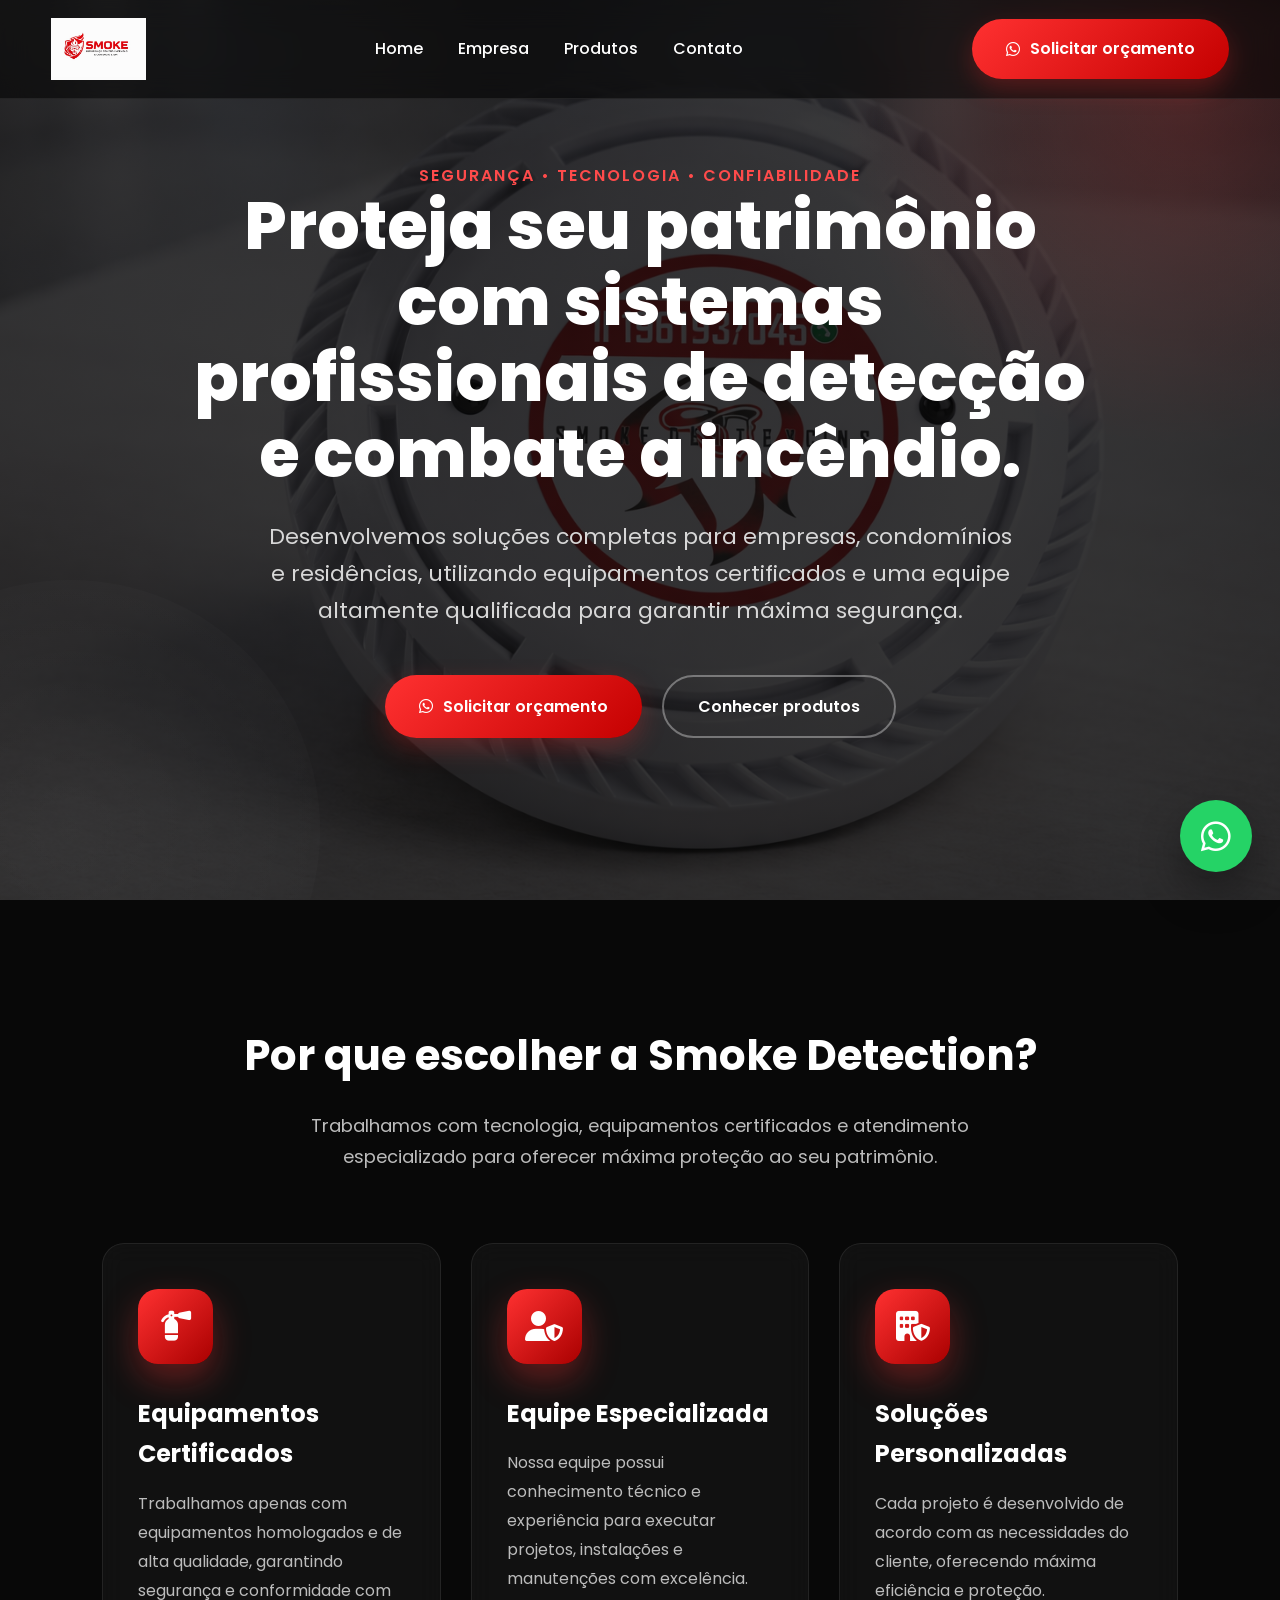
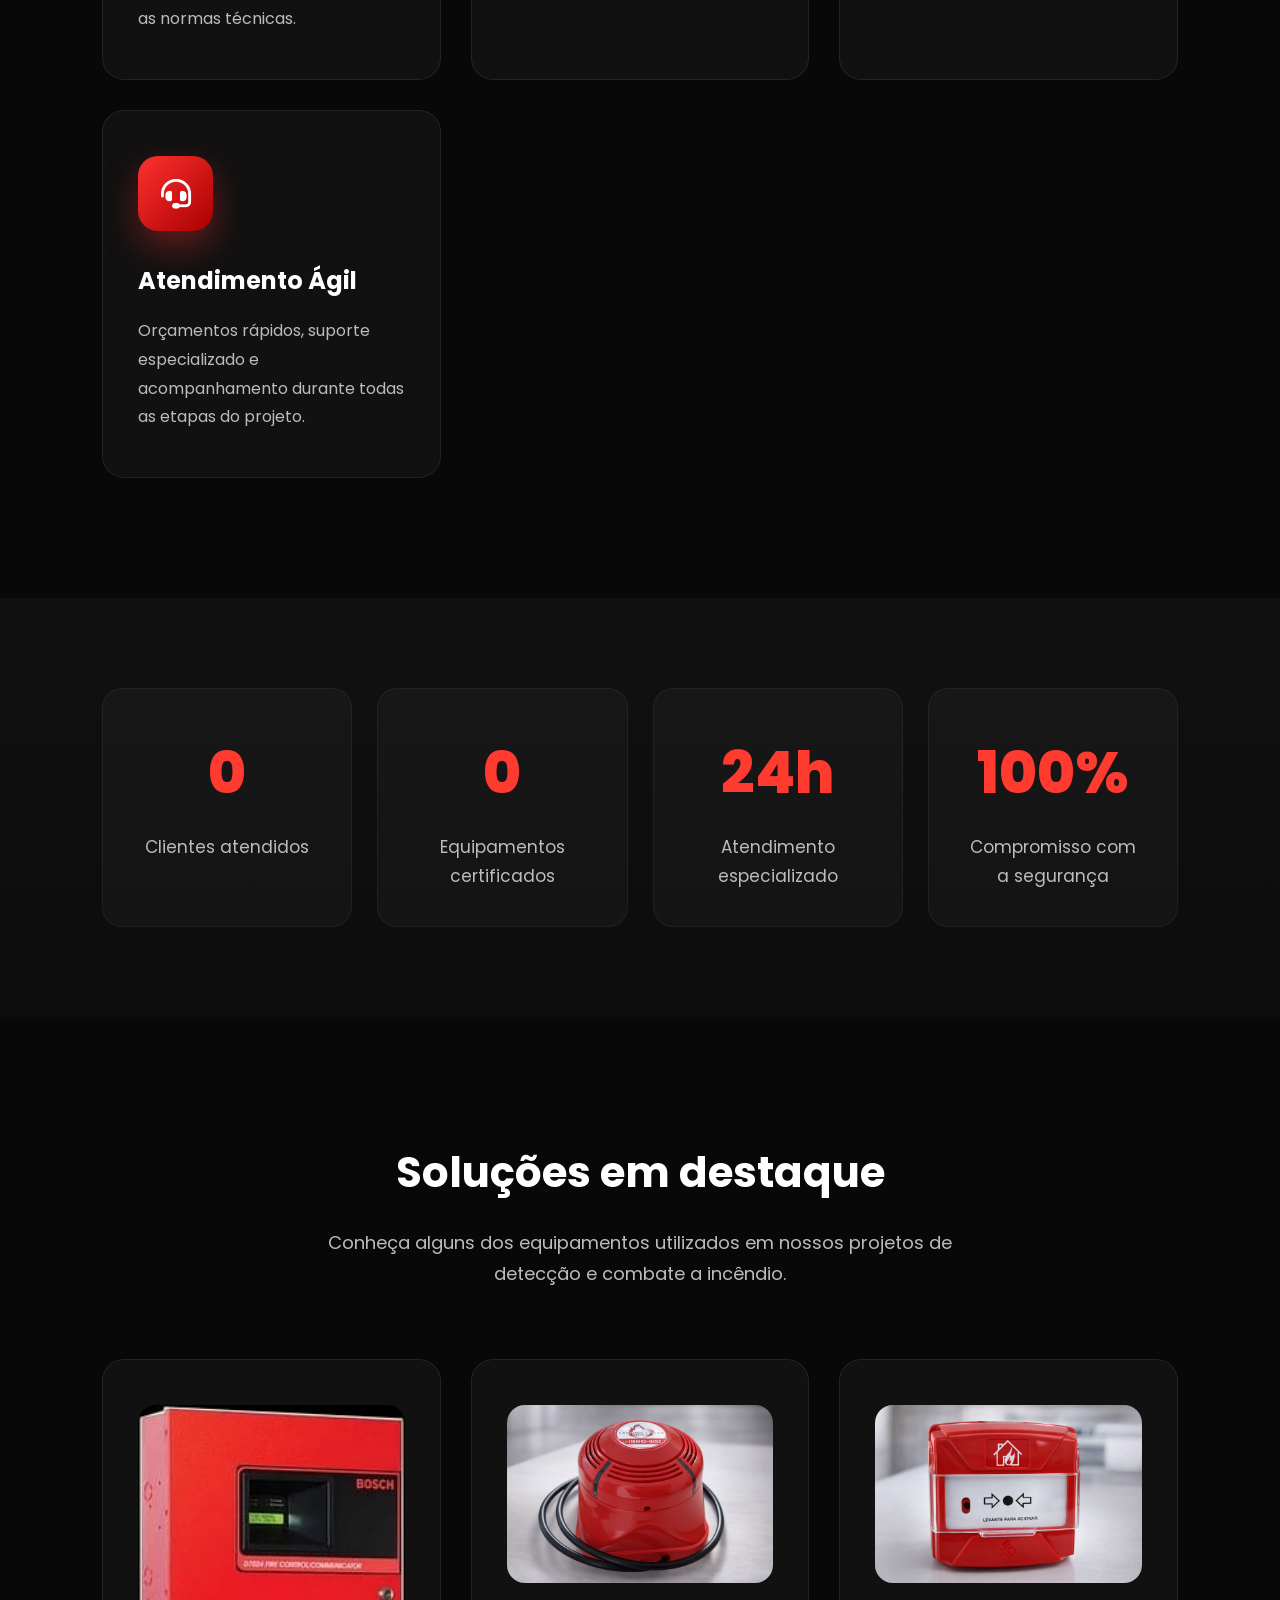
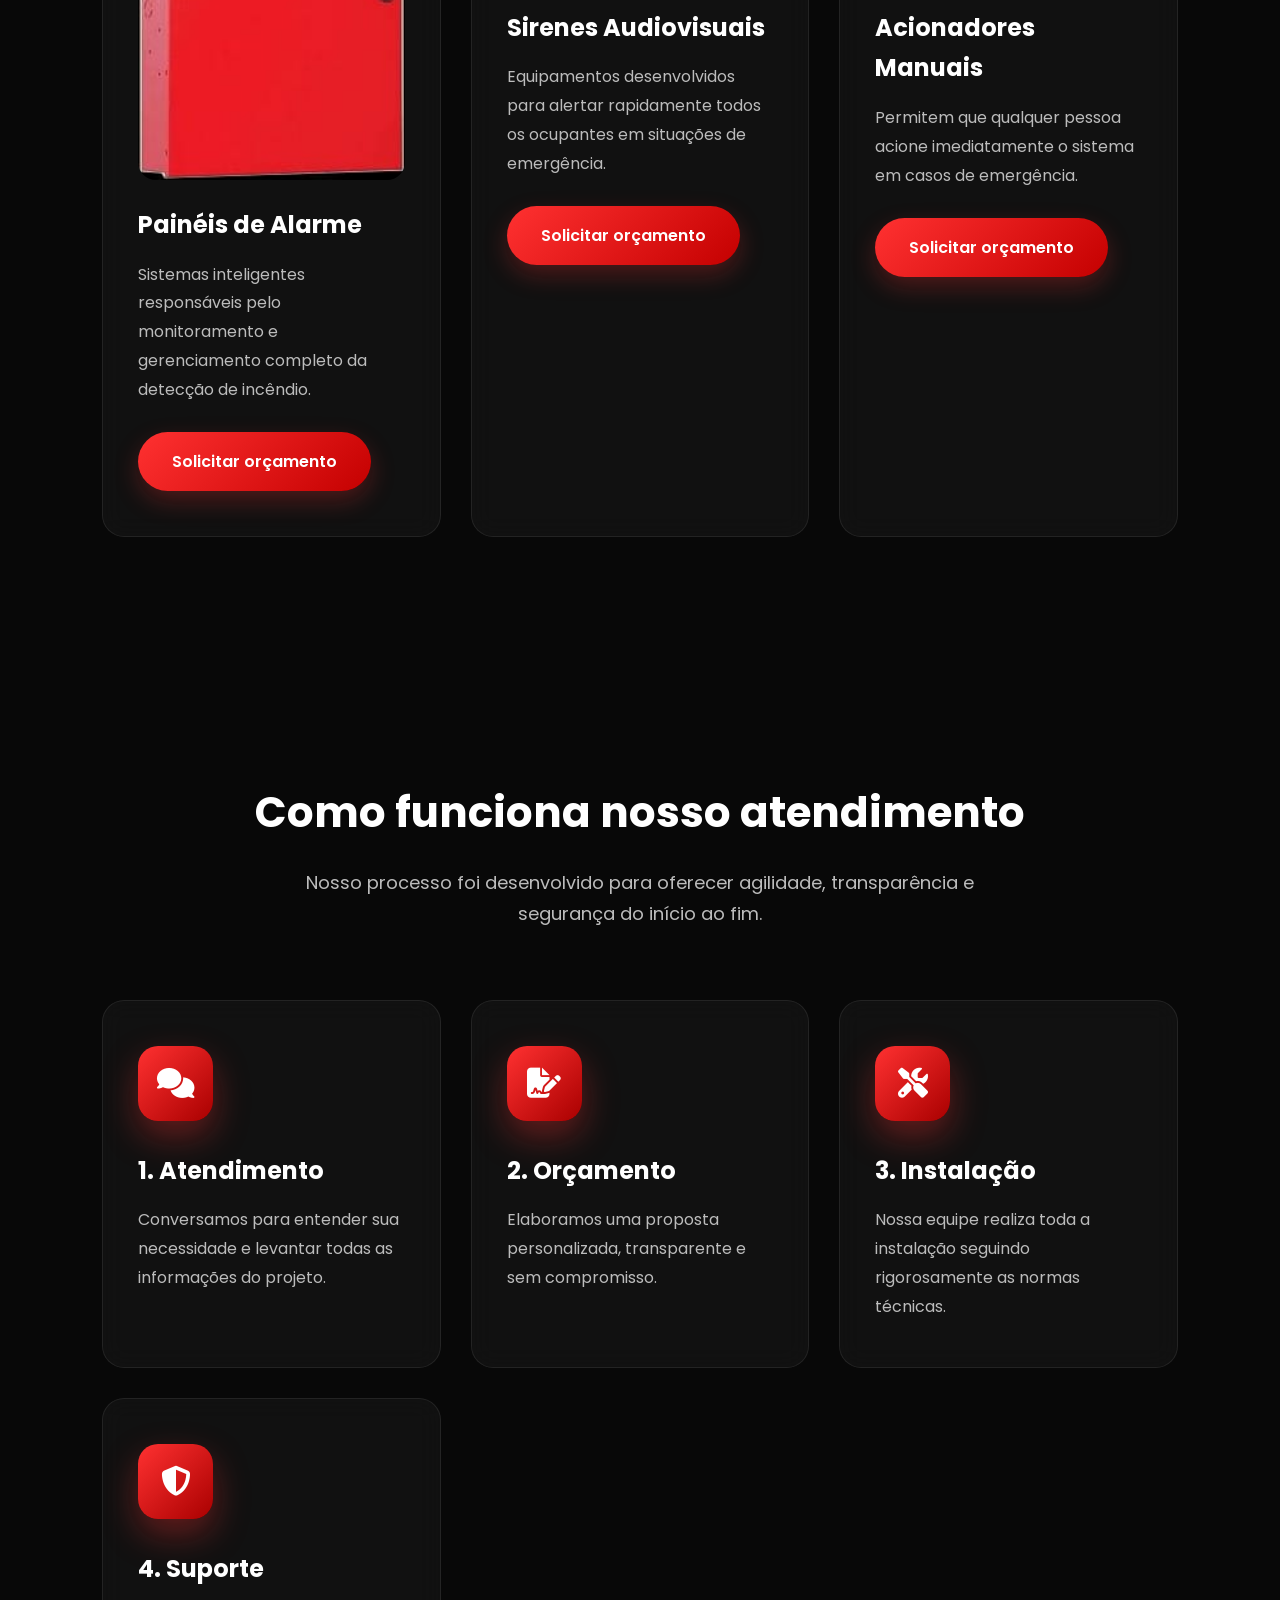
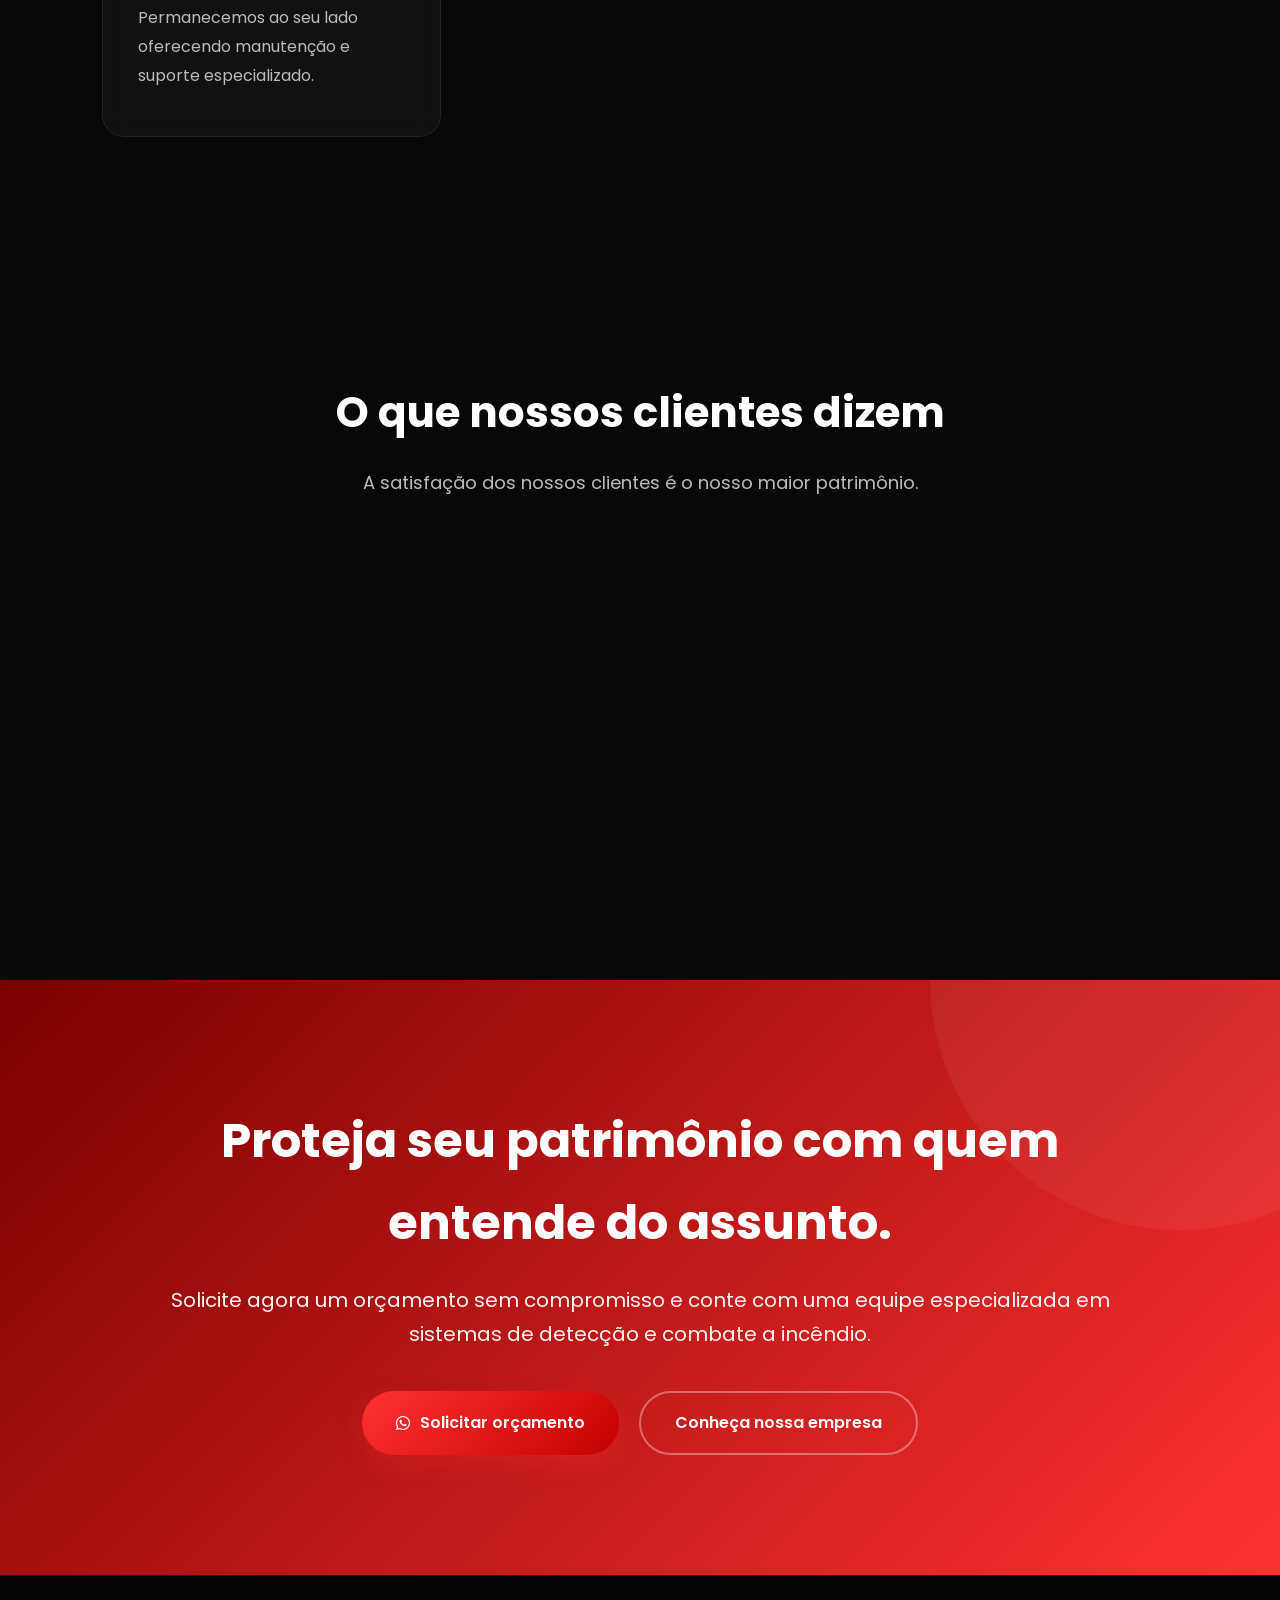
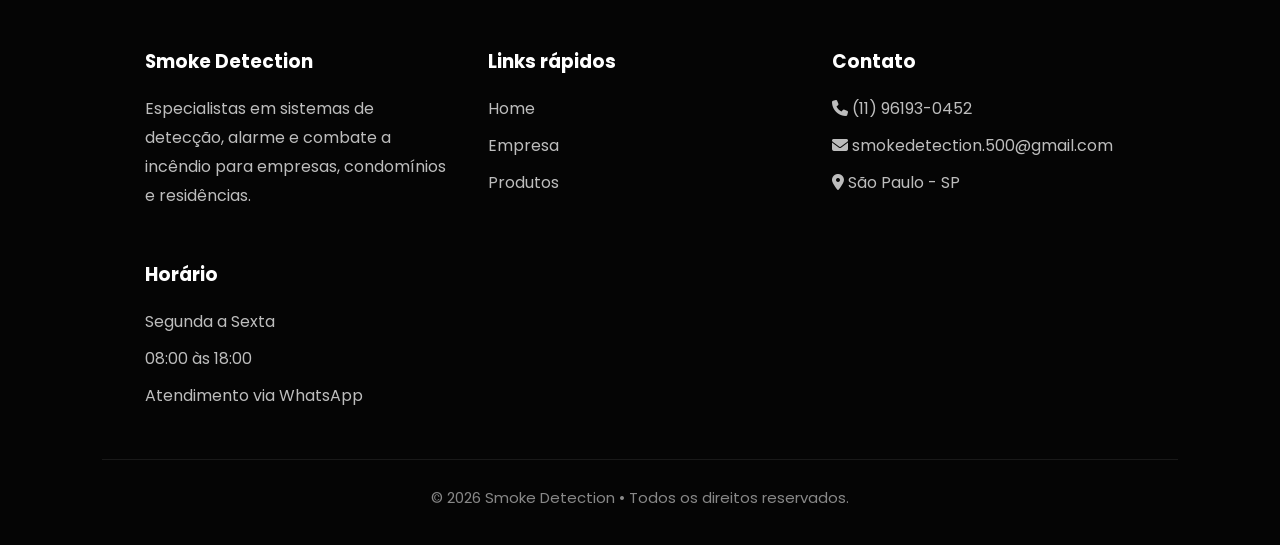
==== commit 1b90956b: "Update index.html" ====
--- a/index.html
+++ b/index.html
@@ -4,263 +4,805 @@
 <head>
 
     <meta charset="UTF-8">
+
     <meta name="viewport" content="width=device-width, initial-scale=1.0">
 
-    <title>Smoke Detection</title>
+    <title>Smoke Detection | Sistemas de Detecção e Combate a Incêndio</title>
+
+    <meta name="description"
+        content="Projetos, instalação e manutenção de sistemas de detecção e combate a incêndio para empresas, condomínios e residências.">
 
     <link rel="stylesheet" href="style.css">
 
     <link rel="preconnect" href="https://fonts.googleapis.com">
 
-    <link href="https://fonts.googleapis.com/css2?family=Poppins:wght@300;400;500;600;700;800&display=swap" rel="stylesheet">
+    <link rel="preconnect" href="https://fonts.gstatic.com" crossorigin>
+
+    <link href="https://fonts.googleapis.com/css2?family=Poppins:wght@300;400;500;600;700;800&display=swap"
+        rel="stylesheet">
 
     <link rel="stylesheet"
-        href="https://cdnjs.cloudflare.com/ajax/libs/font-awesome/6.6.0/css/all.min.css">
+        href="https://cdnjs.cloudflare.com/ajax/libs/font-awesome/6.7.2/css/all.min.css">
 
 </head>
 
 <body>
 
+<!--==================== HEADER ====================-->
+
 <header>
 
-<div class="container nav">
-
-<img src="logo.jpg" class="logo" alt="Smoke Detection">
-
-<nav>
-
-<a href="index.html">Home</a>
-
-<a href="home.html">Empresa</a>
-
-<a href="produtos.html">Produtos</a>
-
-<a href="https://wa.me/5511961930452">Contato</a>
-
-</nav>
-
-<a class="btn-nav"
-href="https://wa.me/5511961930452?text=Olá,%20quero%20um%20orçamento"
-target="_blank">
-
-Solicitar orçamento
+    <div class="container nav">
+
+        <a href="index.html">
+
+            <img src="logo.jpg" class="logo" alt="Smoke Detection">
+
+        </a>
+
+        <nav>
+
+            <a href="index.html">Home</a>
+
+            <a href="home.html">Empresa</a>
+
+            <a href="produtos.html">Produtos</a>
+
+            <a href="#contato">Contato</a>
+
+        </nav>
+
+        <a href="https://wa.me/5511961930452?text=Olá,%20gostaria%20de%20solicitar%20um%20orçamento."
+            class="btn-nav"
+            target="_blank">
+
+            <i class="fab fa-whatsapp"></i>
+
+            Solicitar orçamento
+
+        </a>
+
+    </div>
+
+</header>
+
+<!--==================== HERO ====================-->
+
+<section class="hero">
+
+    <div class="hero-content">
+
+        <span
+            style="color:#ff4b4b;
+            font-weight:600;
+            letter-spacing:2px;
+            text-transform:uppercase;">
+
+            Segurança • Tecnologia • Confiabilidade
+
+        </span>
+
+        <h1>
+
+            Proteja seu patrimônio com sistemas profissionais de detecção e combate a incêndio.
+
+        </h1>
+
+        <p>
+
+            Desenvolvemos soluções completas para empresas, condomínios e residências, utilizando equipamentos certificados e uma equipe altamente qualificada para garantir máxima segurança.
+
+        </p>
+
+        <div class="buttons">
+
+            <a href="https://wa.me/5511961930452?text=Olá,%20gostaria%20de%20solicitar%20um%20orçamento."
+                class="btn-primary"
+                target="_blank">
+
+                <i class="fab fa-whatsapp"></i>
+
+                Solicitar orçamento
+
+            </a>
+
+            <a href="produtos.html"
+                class="btn-secondary">
+
+                Conhecer produtos
+
+            </a>
+
+        </div>
+
+    </div>
+
+</section>
+
+<!--==================== DIFERENCIAIS ====================-->
+
+<section class="section">
+
+    <h2>
+
+        Por que escolher a Smoke Detection?
+
+    </h2>
+
+    <p class="subtitle">
+
+        Trabalhamos com tecnologia, equipamentos certificados e atendimento especializado para oferecer máxima proteção ao seu patrimônio.
+
+    </p>
+
+    <div class="cards">
+
+        <div class="card fade">
+
+            <i class="fas fa-fire-extinguisher"></i>
+
+            <h3>
+
+                Equipamentos Certificados
+
+            </h3>
+
+            <p>
+
+                Trabalhamos apenas com equipamentos homologados e de alta qualidade, garantindo segurança e conformidade com as normas técnicas.
+
+            </p>
+
+        </div>
+
+        <div class="card fade">
+
+            <i class="fas fa-user-shield"></i>
+
+            <h3>
+
+                Equipe Especializada
+
+            </h3>
+
+            <p>
+
+                Nossa equipe possui conhecimento técnico e experiência para executar projetos, instalações e manutenções com excelência.
+
+            </p>
+
+        </div>
+
+        <div class="card fade">
+
+            <i class="fas fa-building-shield"></i>
+
+            <h3>
+
+                Soluções Personalizadas
+
+            </h3>
+
+            <p>
+
+                Cada projeto é desenvolvido de acordo com as necessidades do cliente, oferecendo máxima eficiência e proteção.
+
+            </p>
+
+        </div>
+
+        <div class="card fade">
+
+            <i class="fas fa-headset"></i>
+
+            <h3>
+
+                Atendimento Ágil
+
+            </h3>
+
+            <p>
+
+                Orçamentos rápidos, suporte especializado e acompanhamento durante todas as etapas do projeto.
+
+            </p>
+
+        </div>
+
+    </div>
+
+</section>
+
+<!--==================== ESTATÍSTICAS ====================-->
+
+<section class="numbers">
+
+    <div class="number">
+
+        <h2 class="counter" data-target="50">
+
+            0
+
+        </h2>
+
+        <span>
+
+            Clientes atendidos
+
+        </span>
+
+    </div>
+
+    <div class="number">
+
+        <h2 class="counter" data-target="100">
+
+            0
+
+        </h2>
+
+        <span>
+
+            Equipamentos certificados
+
+        </span>
+
+    </div>
+
+    <div class="number">
+
+        <h2>
+
+            24h
+
+        </h2>
+
+        <span>
+
+            Atendimento especializado
+
+        </span>
+
+    </div>
+
+    <div class="number">
+
+        <h2>
+
+            100%
+
+        </h2>
+
+        <span>
+
+            Compromisso com a segurança
+
+        </span>
+
+    </div>
+
+</section>
+
+<!--==================== PRODUTOS ====================-->
+
+<section class="section">
+
+    <h2>
+
+        Soluções em destaque
+
+    </h2>
+
+    <p class="subtitle">
+
+        Conheça alguns dos equipamentos utilizados em nossos projetos de detecção e combate a incêndio.
+
+    </p>
+
+    <div class="cards">
+                <!-- PRODUTO 1 -->
+
+        <div class="card fade">
+
+            <img src="painel.jpg" alt="Painel de Alarme"
+                style="width:100%;
+                border-radius:18px;
+                margin-bottom:25px;">
+
+            <h3>
+
+                Painéis de Alarme
+
+            </h3>
+
+            <p>
+
+                Sistemas inteligentes responsáveis pelo monitoramento e gerenciamento completo da detecção de incêndio.
+
+            </p>
+
+            <br>
+
+            <a href="https://wa.me/5511961930452?text=Olá,%20tenho%20interesse%20em%20Painéis%20de%20Alarme."
+                class="btn-primary"
+                target="_blank">
+
+                Solicitar orçamento
+
+            </a>
+
+        </div>
+
+        <!-- PRODUTO 2 -->
+
+        <div class="card fade">
+
+            <img src="sirene.jpg" alt="Sirenes"
+                style="width:100%;
+                border-radius:18px;
+                margin-bottom:25px;">
+
+            <h3>
+
+                Sirenes Audiovisuais
+
+            </h3>
+
+            <p>
+
+                Equipamentos desenvolvidos para alertar rapidamente todos os ocupantes em situações de emergência.
+
+            </p>
+
+            <br>
+
+            <a href="https://wa.me/5511961930452?text=Olá,%20tenho%20interesse%20em%20Sirenes."
+                class="btn-primary"
+                target="_blank">
+
+                Solicitar orçamento
+
+            </a>
+
+        </div>
+
+        <!-- PRODUTO 3 -->
+
+        <div class="card fade">
+
+            <img src="acionador.jpg" alt="Acionador"
+                style="width:100%;
+                border-radius:18px;
+                margin-bottom:25px;">
+
+            <h3>
+
+                Acionadores Manuais
+
+            </h3>
+
+            <p>
+
+                Permitem que qualquer pessoa acione imediatamente o sistema em casos de emergência.
+
+            </p>
+
+            <br>
+
+            <a href="https://wa.me/5511961930452?text=Olá,%20tenho%20interesse%20em%20Acionadores."
+                class="btn-primary"
+                target="_blank">
+
+                Solicitar orçamento
+
+            </a>
+
+        </div>
+
+    </div>
+
+</section>
+
+<!--==================== COMO TRABALHAMOS ====================-->
+
+<section class="section">
+
+    <h2>
+
+        Como funciona nosso atendimento
+
+    </h2>
+
+    <p class="subtitle">
+
+        Nosso processo foi desenvolvido para oferecer agilidade, transparência e segurança do início ao fim.
+
+    </p>
+
+    <div class="cards">
+
+        <div class="card fade">
+
+            <i class="fas fa-comments"></i>
+
+            <h3>
+
+                1. Atendimento
+
+            </h3>
+
+            <p>
+
+                Conversamos para entender sua necessidade e levantar todas as informações do projeto.
+
+            </p>
+
+        </div>
+
+        <div class="card fade">
+
+            <i class="fas fa-file-signature"></i>
+
+            <h3>
+
+                2. Orçamento
+
+            </h3>
+
+            <p>
+
+                Elaboramos uma proposta personalizada, transparente e sem compromisso.
+
+            </p>
+
+        </div>
+
+        <div class="card fade">
+
+            <i class="fas fa-screwdriver-wrench"></i>
+
+            <h3>
+
+                3. Instalação
+
+            </h3>
+
+            <p>
+
+                Nossa equipe realiza toda a instalação seguindo rigorosamente as normas técnicas.
+
+            </p>
+
+        </div>
+
+        <div class="card fade">
+
+            <i class="fas fa-shield-halved"></i>
+
+            <h3>
+
+                4. Suporte
+
+            </h3>
+
+            <p>
+
+                Permanecemos ao seu lado oferecendo manutenção e suporte especializado.
+
+            </p>
+
+        </div>
+
+    </div>
+
+</section>
+
+<!--==================== DEPOIMENTOS ====================-->
+
+<section class="section">
+
+    <h2>
+
+        O que nossos clientes dizem
+
+    </h2>
+
+    <p class="subtitle">
+
+        A satisfação dos nossos clientes é o nosso maior patrimônio.
+
+    </p>
+
+    <div class="testimonials">
+
+        <div class="testimonial fade">
+
+            <div class="stars">
+
+                ★★★★★
+
+            </div>
+
+            <p>
+
+                Empresa extremamente profissional. Atendimento rápido e instalação impecável.
+
+            </p>
+
+            <div class="client">
+
+                <div>
+
+                    <h4>
+
+                        Cliente Comercial
+
+                    </h4>
+
+                    <span>
+
+                        São Paulo - SP
+
+                    </span>
+
+                </div>
+
+            </div>
+
+        </div>
+
+        <div class="testimonial fade">
+
+            <div class="stars">
+
+                ★★★★★
+
+            </div>
+
+            <p>
+
+                Excelente atendimento desde o primeiro contato. Recomendo sem dúvidas.
+
+            </p>
+
+            <div class="client">
+
+                <div>
+
+                    <h4>
+
+                        Cliente Residencial
+
+                    </h4>
+
+                    <span>
+
+                        Grande São Paulo
+
+                    </span>
+
+                </div>
+
+            </div>
+
+        </div>
+
+        <div class="testimonial fade">
+
+            <div class="stars">
+
+                ★★★★★
+
+            </div>
+
+            <p>
+
+                Serviço executado com muita organização e qualidade. Voltaremos a contratar.
+
+            </p>
+
+            <div class="client">
+
+                <div>
+
+                    <h4>
+
+                        Empresa Parceira
+
+                    </h4>
+
+                    <span>
+
+                        São Paulo
+
+                    </span>
+
+                </div>
+
+            </div>
+
+        </div>
+
+    </div>
+
+</section>
+<!--==================== CTA FINAL ====================-->
+
+<section class="cta" id="contato">
+
+    <div class="container">
+
+        <h2>
+
+            Proteja seu patrimônio com quem entende do assunto.
+
+        </h2>
+
+        <p>
+
+            Solicite agora um orçamento sem compromisso e conte com uma equipe especializada em sistemas de detecção e combate a incêndio.
+
+        </p>
+
+        <div class="buttons">
+
+            <a href="https://wa.me/5511961930452?text=Olá,%20gostaria%20de%20solicitar%20um%20orçamento."
+                class="btn-primary"
+                target="_blank">
+
+                <i class="fab fa-whatsapp"></i>
+
+                Solicitar orçamento
+
+            </a>
+
+            <a href="home.html"
+                class="btn-secondary">
+
+                Conheça nossa empresa
+
+            </a>
+
+        </div>
+
+    </div>
+
+</section>
+
+<!--==================== FOOTER ====================-->
+
+<footer>
+
+    <div class="container footer-grid">
+
+        <div>
+
+            <h3>
+
+                Smoke Detection
+
+            </h3>
+
+            <p>
+
+                Especialistas em sistemas de detecção, alarme e combate a incêndio para empresas, condomínios e residências.
+
+            </p>
+
+        </div>
+
+        <div>
+
+            <h3>
+
+                Links rápidos
+
+            </h3>
+
+            <p>
+
+                <a href="index.html">Home</a>
+
+            </p>
+
+            <p>
+
+                <a href="home.html">Empresa</a>
+
+            </p>
+
+            <p>
+
+                <a href="produtos.html">Produtos</a>
+
+            </p>
+
+        </div>
+
+        <div>
+
+            <h3>
+
+                Contato
+
+            </h3>
+
+            <p>
+
+                <i class="fas fa-phone"></i>
+
+                (11) 96193-0452
+
+            </p>
+
+            <p>
+
+                <i class="fas fa-envelope"></i>
+
+                smokedetection.500@gmail.com
+
+            </p>
+
+            <p>
+
+                <i class="fas fa-location-dot"></i>
+
+                São Paulo - SP
+
+            </p>
+
+        </div>
+
+        <div>
+
+            <h3>
+
+                Horário
+
+            </h3>
+
+            <p>
+
+                Segunda a Sexta
+
+            </p>
+
+            <p>
+
+                08:00 às 18:00
+
+            </p>
+
+            <p>
+
+                Atendimento via WhatsApp
+
+            </p>
+
+        </div>
+
+    </div>
+
+    <div class="footer-copy">
+
+        © 2026 Smoke Detection • Todos os direitos reservados.
+
+    </div>
+
+</footer>
+
+<!--==================== BOTÃO WHATSAPP ====================-->
+
+<a href="https://wa.me/5511961930452?text=Olá,%20vim%20através%20do%20site."
+    class="whatsapp"
+    target="_blank"
+    aria-label="WhatsApp">
+
+    <i class="fab fa-whatsapp"></i>
 
 </a>
 
-</div>
-
-</header>
-
-<section class="hero">
-
-<div class="overlay"></div>
-
-<div class="hero-content">
-
-<h1>
-
-Proteja seu patrimônio com sistemas profissionais contra incêndio
-
-</h1>
-
-<p>
-
-Projetos, instalação, manutenção e equipamentos certificados para empresas e residências.
-
-</p>
-
-<div class="buttons">
-
-<a class="btn-primary"
-href="https://wa.me/5511961930452?text=Olá,%20quero%20um%20orçamento"
-target="_blank">
-
-<i class="fab fa-whatsapp"></i>
-
-Solicitar orçamento
-
-</a>
-
-<a class="btn-secondary"
-href="#beneficios">
-
-Conheça nossos serviços
-
-</a>
-
-</div>
-
-</div>
-
-</section>
-
-<section id="beneficios" class="section">
-
-<h2>Por que escolher a Smoke Detection?</h2>
-
-<div class="cards">
-
-<div class="card">
-
-<i class="fa-solid fa-fire-extinguisher"></i>
-
-<h3>Equipamentos Certificados</h3>
-
-<p>Produtos certificados e aprovados conforme normas técnicas.</p>
-
-</div>
-
-<div class="card">
-
-<i class="fa-solid fa-user-shield"></i>
-
-<h3>Equipe Especializada</h3>
-
-<p>Profissionais treinados para instalação e manutenção.</p>
-
-</div>
-
-<div class="card">
-
-<i class="fa-solid fa-clock"></i>
-
-<h3>Atendimento Rápido</h3>
-
-<p>Orçamentos rápidos e suporte especializado.</p>
-
-</div>
-
-<div class="card">
-
-<i class="fa-solid fa-building-shield"></i>
-
-<h3>Projetos Personalizados</h3>
-
-<p>Soluções desenvolvidas para cada necessidade.</p>
-
-</div>
-
-</div>
-
-</section>
-
-<section class="numbers">
-
-<div>
-
-<h2>50+</h2>
-
-<span>Clientes atendidos</span>
-
-</div>
-
-<div>
-
-<h2>100%</h2>
-
-<span>Equipamentos Certificados</span>
-
-</div>
-
-<div>
-
-<h2>24h</h2>
-
-<span>Suporte Especializado</span>
-
-</div>
-
-</section>
-
-<section class="section">
-
-<h2>Depoimentos</h2>
-
-<div class="cards">
-
-<div class="card">
-
-★★★★★
-
-<p>
-
-Empresa extremamente profissional. Atendimento impecável.
-
-</p>
-
-</div>
-
-<div class="card">
-
-★★★★★
-
-<p>
-
-Instalação rápida e organizada.
-
-</p>
-
-</div>
-
-<div class="card">
-
-★★★★★
-
-<p>
-
-Recomendamos para qualquer empresa.
-
-</p>
-
-</div>
-
-</div>
-
-</section>
-
-<section class="cta">
-
-<h2>
-
-Solicite agora um orçamento
-
-</h2>
-
-<p>
-
-Nossa equipe responderá o mais rápido possível.
-
-</p>
-
-<a class="btn-primary"
-href="https://wa.me/5511961930452?text=Olá"
-target="_blank">
-
-Falar no WhatsApp
-
-</a>
-
-</section>
-
-<footer>
-
-<p>📍 Rua José Ataliba Leonel, 19 - Jardim Satélite - São Paulo/SP</p>
-
-<p>📞 (11) 96193-0452</p>
-
-<p>✉️ smokedetection.500@gmail.com</p>
-
-<p>© 2026 Smoke Detection</p>
-
-</footer>
-
-<a href="https://wa.me/5511961930452"
-class="whatsapp"
-target="_blank">
-
-<i class="fab fa-whatsapp"></i>
-
-</a>
+<!--==================== SCRIPT ====================-->
 
 <script src="script.js"></script>
 
--- a/style.css
+++ b/style.css
@@ -1,283 +1,1338 @@
+/*======================================================
+SMOKE DETECTION
+STYLE.CSS
+PARTE 1
+======================================================*/
+
+@import url('https://fonts.googleapis.com/css2?family=Poppins:wght@300;400;500;600;700;800&display=swap');
+
 :root{
 
---red:#ff3131;
---dark:#0f1117;
---card:#171a22;
---text:#fff;
---gray:#cfcfcf;
-
-}
+--primary:#ff3b30;
+--primary-light:#ff6b63;
+--primary-dark:#b30000;
+
+--background:#080808;
+--background-2:#111111;
+
+--card:#171717;
+
+--text:#ffffff;
+--gray:#bcbcbc;
+
+--shadow:0 15px 45px rgba(0,0,0,.35);
+
+--radius:18px;
+
+--transition:.35s;
+
+}
+
+/*======================================================*/
 
 *{
 
 margin:0;
+
 padding:0;
+
 box-sizing:border-box;
-font-family:Poppins,sans-serif;
+
+font-family:"Poppins",sans-serif;
+
+scroll-behavior:smooth;
+
+}
+
+html{
+
+overflow-x:hidden;
 
 }
 
 body{
 
-background:#0d0f14;
+background:var(--background);
+
+color:var(--text);
+
+overflow-x:hidden;
+
+line-height:1.7;
+
+}
+
+/*======================================================*/
+
+::-webkit-scrollbar{
+
+width:10px;
+
+}
+
+::-webkit-scrollbar-track{
+
+background:#111;
+
+}
+
+::-webkit-scrollbar-thumb{
+
+background:var(--primary);
+
+border-radius:20px;
+
+}
+
+/*======================================================*/
+
+img{
+
+max-width:100%;
+
+display:block;
+
+}
+
+a{
+
+text-decoration:none;
+
 color:white;
 
 }
 
+section{
+
+padding:120px 8%;
+
+}
+
+.container{
+
+width:min(1200px,92%);
+
+margin:auto;
+
+}
+
+/*======================================================
+HEADER
+======================================================*/
+
 header{
 
 position:fixed;
+
 top:0;
+
+left:0;
+
 width:100%;
-background:rgba(0,0,0,.6);
-backdrop-filter:blur(10px);
-z-index:999;
-
-}
-
-.container{
-
-width:90%;
-max-width:1200px;
-margin:auto;
+
+z-index:9999;
+
+background:rgba(0,0,0,.55);
+
+backdrop-filter:blur(14px);
+
+border-bottom:1px solid rgba(255,255,255,.08);
+
+transition:.4s;
 
 }
 
 .nav{
 
 display:flex;
+
 justify-content:space-between;
+
 align-items:center;
-padding:20px 0;
-
-}
+
+padding:18px 0;
+
+}
+
+/*======================================================*/
+
+.logo{
+
+height:62px;
+
+transition:.35s;
+
+cursor:pointer;
+
+}
+
+.logo:hover{
+
+transform:scale(1.06);
+
+}
+
+/*======================================================*/
 
 nav{
 
 display:flex;
-gap:30px;
+
+align-items:center;
+
+gap:35px;
 
 }
 
 nav a{
 
-color:white;
-text-decoration:none;
+font-size:16px;
+
+font-weight:500;
+
+position:relative;
+
 transition:.3s;
 
 }
 
+nav a::after{
+
+content:"";
+
+position:absolute;
+
+left:0;
+
+bottom:-8px;
+
+width:0;
+
+height:2px;
+
+background:var(--primary);
+
+transition:.35s;
+
+}
+
 nav a:hover{
 
-color:var(--red);
-
-}
-
-.logo{
-
-height:55px;
-
-}
+color:var(--primary-light);
+
+}
+
+nav a:hover::after{
+
+width:100%;
+
+}
+
+/*======================================================
+BOTÕES
+======================================================*/
 
 .btn-nav,
 .btn-primary{
 
-background:var(--red);
-color:white;
-padding:15px 30px;
-border-radius:40px;
-text-decoration:none;
+display:inline-flex;
+
+align-items:center;
+
+justify-content:center;
+
+gap:10px;
+
+padding:16px 34px;
+
+background:linear-gradient(135deg,#ff3131,#c40000);
+
+border-radius:50px;
+
 font-weight:600;
-transition:.3s;
+
+transition:var(--transition);
+
+box-shadow:0 10px 25px rgba(255,49,49,.25);
 
 }
 
 .btn-nav:hover,
 .btn-primary:hover{
 
-transform:translateY(-3px);
-box-shadow:0 15px 35px rgba(255,0,0,.4);
+transform:translateY(-4px);
+
+box-shadow:0 18px 40px rgba(255,49,49,.45);
 
 }
 
 .btn-secondary{
 
-border:2px solid white;
-padding:15px 30px;
-border-radius:40px;
+display:inline-flex;
+
+align-items:center;
+
+justify-content:center;
+
+padding:16px 34px;
+
+border-radius:50px;
+
+border:2px solid rgba(255,255,255,.35);
+
+font-weight:600;
+
+transition:.35s;
+
+}
+
+.btn-secondary:hover{
+
+background:white;
+
+color:#111;
+
+}
+
+/*======================================================
+HERO
+======================================================*/
+
+.hero{
+
+height:100vh;
+
+display:flex;
+
+align-items:center;
+
+justify-content:center;
+
+text-align:center;
+
+position:relative;
+
+overflow:hidden;
+
+background:
+
+linear-gradient(rgba(5,5,5,.78),rgba(5,5,5,.82)),
+
+url("fumaca.jpg") center center/cover no-repeat;
+
+}
+
+/*======================================================*/
+
+.hero::before{
+
+content:"";
+
+position:absolute;
+
+width:700px;
+
+height:700px;
+
+background:radial-gradient(circle,rgba(255,49,49,.18),transparent 70%);
+
+top:-250px;
+
+right:-250px;
+
+border-radius:50%;
+
+animation:pulse 6s infinite;
+
+}
+
+.hero::after{
+
+content:"";
+
+position:absolute;
+
+width:500px;
+
+height:500px;
+
+background:radial-gradient(circle,rgba(255,255,255,.05),transparent);
+
+left:-180px;
+
+bottom:-180px;
+
+border-radius:50%;
+
+animation:pulse2 8s infinite;
+
+}
+
+/*======================================================*/
+
+.hero-content{
+
+position:relative;
+
+z-index:5;
+
+max-width:900px;
+
+animation:fadeUp 1.1s ease;
+
+}
+
+.hero h1{
+
+font-size:66px;
+
+font-weight:800;
+
+line-height:1.15;
+
+margin-bottom:25px;
+
+}
+
+.hero p{
+
+font-size:22px;
+
+max-width:760px;
+
+margin:auto;
+
+color:#d7d7d7;
+
+margin-bottom:45px;
+
+}
+
+/*======================================================*/
+
+.buttons{
+
+display:flex;
+
+justify-content:center;
+
+gap:20px;
+
+flex-wrap:wrap;
+
+}
+
+/*======================================================
+ANIMAÇÕES
+======================================================*/
+
+@keyframes fadeUp{
+
+from{
+
+opacity:0;
+
+transform:translateY(45px);
+
+}
+
+to{
+
+opacity:1;
+
+transform:translateY(0);
+
+}
+
+}
+
+@keyframes pulse{
+
+0%{
+
+transform:scale(1);
+
+}
+
+50%{
+
+transform:scale(1.2);
+
+}
+
+100%{
+
+transform:scale(1);
+
+}
+
+}
+
+@keyframes pulse2{
+
+0%{
+
+transform:scale(1);
+
+}
+
+50%{
+
+transform:scale(.85);
+
+}
+
+100%{
+
+transform:scale(1);
+
+}
+
+}
+/*======================================================
+SEÇÃO TÍTULOS
+======================================================*/
+
+.section{
+
+    padding:120px 8%;
+
+    position:relative;
+
+}
+
+.section h2{
+
+    font-size:42px;
+
+    text-align:center;
+
+    margin-bottom:20px;
+
+    font-weight:700;
+
+}
+
+.section .subtitle{
+
+    text-align:center;
+
+    color:var(--gray);
+
+    max-width:700px;
+
+    margin:0 auto 70px;
+
+    font-size:18px;
+
+}
+
+/*======================================================
+GRID DE CARDS
+======================================================*/
+
+.cards{
+
+    display:grid;
+
+    grid-template-columns:repeat(auto-fit,minmax(280px,1fr));
+
+    gap:30px;
+
+}
+
+/*======================================================
+CARD PREMIUM
+======================================================*/
+
+.card{
+
+    position:relative;
+
+    background:rgba(255,255,255,.04);
+
+    border:1px solid rgba(255,255,255,.08);
+
+    border-radius:22px;
+
+    padding:45px 35px;
+
+    transition:.45s;
+
+    overflow:hidden;
+
+    backdrop-filter:blur(12px);
+
+}
+
+.card::before{
+
+    content:"";
+
+    position:absolute;
+
+    inset:0;
+
+    background:linear-gradient(135deg,
+    rgba(255,59,48,.08),
+    transparent 60%);
+
+    opacity:0;
+
+    transition:.4s;
+
+}
+
+.card:hover::before{
+
+    opacity:1;
+
+}
+
+.card:hover{
+
+    transform:translateY(-12px);
+
+    border-color:rgba(255,59,48,.45);
+
+    box-shadow:0 20px 45px rgba(255,59,48,.18);
+
+}
+
+/*======================================================
+ÍCONE DOS CARDS
+======================================================*/
+
+.card i{
+
+    width:75px;
+
+    height:75px;
+
+    display:flex;
+
+    align-items:center;
+
+    justify-content:center;
+
+    background:linear-gradient(135deg,#ff3131,#a90000);
+
+    border-radius:20px;
+
+    font-size:30px;
+
+    margin-bottom:30px;
+
+    color:white;
+
+    box-shadow:0 15px 35px rgba(255,49,49,.35);
+
+}
+
+/*======================================================
+TEXTOS DOS CARDS
+======================================================*/
+
+.card h3{
+
+    font-size:24px;
+
+    margin-bottom:15px;
+
+}
+
+.card p{
+
+    color:var(--gray);
+
+    line-height:1.8;
+
+    font-size:16px;
+
+}
+
+/*======================================================
+NÚMEROS
+======================================================*/
+
+.numbers{
+
+    display:grid;
+
+    grid-template-columns:repeat(4,1fr);
+
+    gap:25px;
+
+    padding:90px 8%;
+
+    background:linear-gradient(180deg,#111,#0c0c0c);
+
+}
+
+.number{
+
+    text-align:center;
+
+    background:rgba(255,255,255,.03);
+
+    border-radius:20px;
+
+    padding:35px;
+
+    border:1px solid rgba(255,255,255,.05);
+
+    transition:.4s;
+
+}
+
+.number:hover{
+
+    transform:translateY(-10px);
+
+    border-color:rgba(255,59,48,.35);
+
+}
+
+.number h2{
+
+    font-size:58px;
+
+    color:var(--primary);
+
+    margin-bottom:10px;
+
+    font-weight:800;
+
+}
+
+.number span{
+
+    color:var(--gray);
+
+    font-size:17px;
+
+}
+
+/*======================================================
+DEPOIMENTOS
+======================================================*/
+
+.testimonials{
+
+    display:grid;
+
+    grid-template-columns:repeat(auto-fit,minmax(320px,1fr));
+
+    gap:30px;
+
+}
+
+.testimonial{
+
+    background:rgba(255,255,255,.04);
+
+    border-radius:22px;
+
+    padding:35px;
+
+    border:1px solid rgba(255,255,255,.08);
+
+    transition:.4s;
+
+}
+
+.testimonial:hover{
+
+    transform:translateY(-10px);
+
+    border-color:rgba(255,59,48,.35);
+
+}
+
+.stars{
+
+    color:#FFD43B;
+
+    margin-bottom:18px;
+
+    font-size:20px;
+
+}
+
+.testimonial p{
+
+    color:#d9d9d9;
+
+    line-height:1.8;
+
+    margin-bottom:25px;
+
+}
+
+.client{
+
+    display:flex;
+
+    align-items:center;
+
+    gap:15px;
+
+}
+
+.client img{
+
+    width:55px;
+
+    height:55px;
+
+    border-radius:50%;
+
+    object-fit:cover;
+
+}
+
+.client h4{
+
+    font-size:17px;
+
+}
+
+.client span{
+
+    color:var(--gray);
+
+    font-size:14px;
+
+}
+
+/*======================================================
+CTA INTERMEDIÁRIO
+======================================================*/
+
+.cta-box{
+
+    margin-top:90px;
+
+    padding:70px;
+
+    border-radius:30px;
+
+    text-align:center;
+
+    background:linear-gradient(135deg,#8d0000,#ff3131);
+
+    box-shadow:0 25px 50px rgba(255,49,49,.25);
+
+}
+
+.cta-box h2{
+
+    font-size:42px;
+
+    margin-bottom:15px;
+
+}
+
+.cta-box p{
+
+    font-size:18px;
+
+    color:#f2f2f2;
+
+    margin-bottom:35px;
+
+}
+
+/*======================================================
+RESPONSIVO
+======================================================*/
+
+@media(max-width:900px){
+
+.cards{
+
+grid-template-columns:1fr;
+
+}
+
+.testimonials{
+
+grid-template-columns:1fr;
+
+}
+
+.numbers{
+
+grid-template-columns:1fr 1fr;
+
+}
+
+.cta-box{
+
+padding:45px 30px;
+
+}
+
+.cta-box h2{
+
+font-size:30px;
+
+}
+
+}
+
+@media(max-width:600px){
+
+.numbers{
+
+grid-template-columns:1fr;
+
+}
+
+.section h2{
+
+font-size:32px;
+
+}
+
+.card{
+
+padding:35px 25px;
+
+}
+
+}
+/*======================================================
+CTA FINAL
+======================================================*/
+
+.cta{
+
+    padding:120px 8%;
+
+    text-align:center;
+
+    background:
+    linear-gradient(135deg,#7a0000,#ff3131);
+
+    position:relative;
+
+    overflow:hidden;
+
+}
+
+.cta::before{
+
+    content:"";
+
+    position:absolute;
+
+    width:500px;
+
+    height:500px;
+
+    background:rgba(255,255,255,.05);
+
+    border-radius:50%;
+
+    top:-250px;
+
+    right:-150px;
+
+}
+
+.cta h2{
+
+    font-size:48px;
+
+    margin-bottom:20px;
+
+    position:relative;
+
+}
+
+.cta p{
+
+    color:#f3f3f3;
+
+    margin-bottom:40px;
+
+    font-size:20px;
+
+    position:relative;
+
+}
+
+.cta .btn-primary{
+
+    position:relative;
+
+}
+
+/*======================================================
+FOOTER
+======================================================*/
+
+footer{
+
+    background:#050505;
+
+    padding:70px 8% 35px;
+
+    border-top:1px solid rgba(255,255,255,.08);
+
+}
+
+.footer-grid{
+
+    display:grid;
+
+    grid-template-columns:repeat(auto-fit,minmax(250px,1fr));
+
+    gap:40px;
+
+    margin-bottom:40px;
+
+}
+
+.footer-grid h3{
+
+    margin-bottom:18px;
+
+    color:#fff;
+
+}
+
+.footer-grid p{
+
+    color:#bdbdbd;
+
+    margin:8px 0;
+
+    line-height:1.8;
+
+}
+
+.footer-grid a{
+
+    color:#bdbdbd;
+
+    transition:.3s;
+
+}
+
+.footer-grid a:hover{
+
+    color:var(--primary);
+
+}
+
+.footer-copy{
+
+    text-align:center;
+
+    border-top:1px solid rgba(255,255,255,.08);
+
+    padding-top:25px;
+
+    color:#888;
+
+    font-size:15px;
+
+}
+
+/*======================================================
+WHATSAPP
+======================================================*/
+
+.whatsapp{
+
+    position:fixed;
+
+    bottom:28px;
+
+    right:28px;
+
+    width:72px;
+
+    height:72px;
+
+    border-radius:50%;
+
+    display:flex;
+
+    align-items:center;
+
+    justify-content:center;
+
+    font-size:34px;
+
+    color:white;
+
+    background:#25D366;
+
+    box-shadow:0 20px 40px rgba(0,0,0,.35);
+
+    z-index:9999;
+
+    transition:.35s;
+
+    animation:whatsPulse 2s infinite;
+
+}
+
+.whatsapp:hover{
+
+    transform:scale(1.12);
+
+}
+
+/*======================================================
+ANIMAÇÕES
+======================================================*/
+
+.fade{
+
+    opacity:0;
+
+    transform:translateY(40px);
+
+    transition:.8s;
+
+}
+
+.fade.show{
+
+    opacity:1;
+
+    transform:translateY(0);
+
+}
+
+.zoom{
+
+    opacity:0;
+
+    transform:scale(.9);
+
+    transition:.7s;
+
+}
+
+.zoom.show{
+
+    opacity:1;
+
+    transform:scale(1);
+
+}
+
+.left{
+
+    opacity:0;
+
+    transform:translateX(-60px);
+
+    transition:.8s;
+
+}
+
+.left.show{
+
+    opacity:1;
+
+    transform:translateX(0);
+
+}
+
+.right{
+
+    opacity:0;
+
+    transform:translateX(60px);
+
+    transition:.8s;
+
+}
+
+.right.show{
+
+    opacity:1;
+
+    transform:translateX(0);
+
+}
+
+@keyframes whatsPulse{
+
+0%{
+
+box-shadow:0 0 0 0 rgba(37,211,102,.65);
+
+}
+
+70%{
+
+box-shadow:0 0 0 22px rgba(37,211,102,0);
+
+}
+
+100%{
+
+box-shadow:0 0 0 0 rgba(37,211,102,0);
+
+}
+
+}
+
+/*======================================================
+SELEÇÃO DE TEXTO
+======================================================*/
+
+::selection{
+
+background:var(--primary);
+
 color:white;
-text-decoration:none;
-
-}
+
+}
+
+/*======================================================
+EFEITOS
+======================================================*/
+
+.card,
+.number,
+.testimonial{
+
+cursor:default;
+
+}
+
+.card:hover i{
+
+transform:rotate(8deg) scale(1.08);
+
+transition:.35s;
+
+}
+
+.btn-primary:active,
+
+.btn-secondary:active,
+
+.btn-nav:active{
+
+transform:scale(.97);
+
+}
+
+/*======================================================
+RESPONSIVO
+======================================================*/
+
+@media(max-width:768px){
 
 .hero{
 
-height:100vh;
-display:flex;
+padding-top:80px;
+
+}
+
+.hero h1{
+
+font-size:38px;
+
+line-height:1.2;
+
+}
+
+.hero p{
+
+font-size:17px;
+
+}
+
+.buttons{
+
+flex-direction:column;
+
 align-items:center;
+
+}
+
+.btn-primary,
+
+.btn-secondary,
+
+.btn-nav{
+
+width:100%;
+
+max-width:320px;
+
 justify-content:center;
-background:url("../img/fire.jpg") center/cover;
-position:relative;
-
-}
-
-.overlay{
-
-position:absolute;
-inset:0;
-background:rgba(0,0,0,.65);
-
-}
-
-.hero-content{
-
-position:relative;
-max-width:900px;
+
+}
+
+.logo{
+
+height:52px;
+
+}
+
+.footer-grid{
+
 text-align:center;
-z-index:2;
-
-}
-
-.hero h1{
-
-font-size:60px;
-margin-bottom:25px;
-
-}
-
-.hero p{
-
-font-size:20px;
-color:#ddd;
-
-}
-
-.buttons{
-
-margin-top:40px;
-display:flex;
-justify-content:center;
-gap:20px;
-flex-wrap:wrap;
-
-}
-
-.section{
-
-padding:100px 10%;
+
+}
+
+.whatsapp{
+
+width:62px;
+
+height:62px;
+
+font-size:28px;
+
+right:18px;
+
+bottom:18px;
+
+}
+
+}
+
+@media(max-width:500px){
+
+section{
+
+padding:90px 6%;
 
 }
 
 .section h2{
 
-text-align:center;
-margin-bottom:60px;
-
-}
-
-.cards{
-
-display:grid;
-grid-template-columns:repeat(auto-fit,minmax(260px,1fr));
-gap:25px;
+font-size:28px;
 
 }
 
 .card{
 
-background:var(--card);
-padding:40px;
-border-radius:18px;
-transition:.4s;
-text-align:center;
-
-}
-
-.card i{
-
-font-size:45px;
-color:var(--red);
-margin-bottom:20px;
-
-}
-
-.card:hover{
-
-transform:translateY(-10px);
-
-}
-
-.numbers{
-
-display:flex;
-justify-content:space-around;
-padding:80px;
-background:#12151d;
-
-}
-
-.numbers h2{
-
-font-size:50px;
-color:var(--red);
-
-}
-
-.cta{
-
-padding:120px 10%;
-text-align:center;
-background:linear-gradient(90deg,#8b0000,#ff3131);
-
-}
-
-footer{
-
-padding:40px;
-text-align:center;
-background:black;
-
-}
-
-.whatsapp{
-
-position:fixed;
-bottom:25px;
-right:25px;
-background:#25d366;
-width:65px;
-height:65px;
-display:flex;
-justify-content:center;
-align-items:center;
-border-radius:50%;
-color:white;
-font-size:30px;
-text-decoration:none;
-box-shadow:0 15px 40px rgba(0,0,0,.4);
-
-}
-
-@media(max-width:768px){
-
-.hero h1{
-
-font-size:38px;
-
-}
-
-nav{
-
-display:none;
-
-}
-
-.numbers{
-
-flex-direction:column;
-gap:40px;
-text-align:center;
-
-}
-
-}
+padding:30px 22px;
+
+}
+
+.number h2{
+
+font-size:42px;
+
+}
+
+.cta h2{
+
+font-size:34px;
+
+}
+
+}
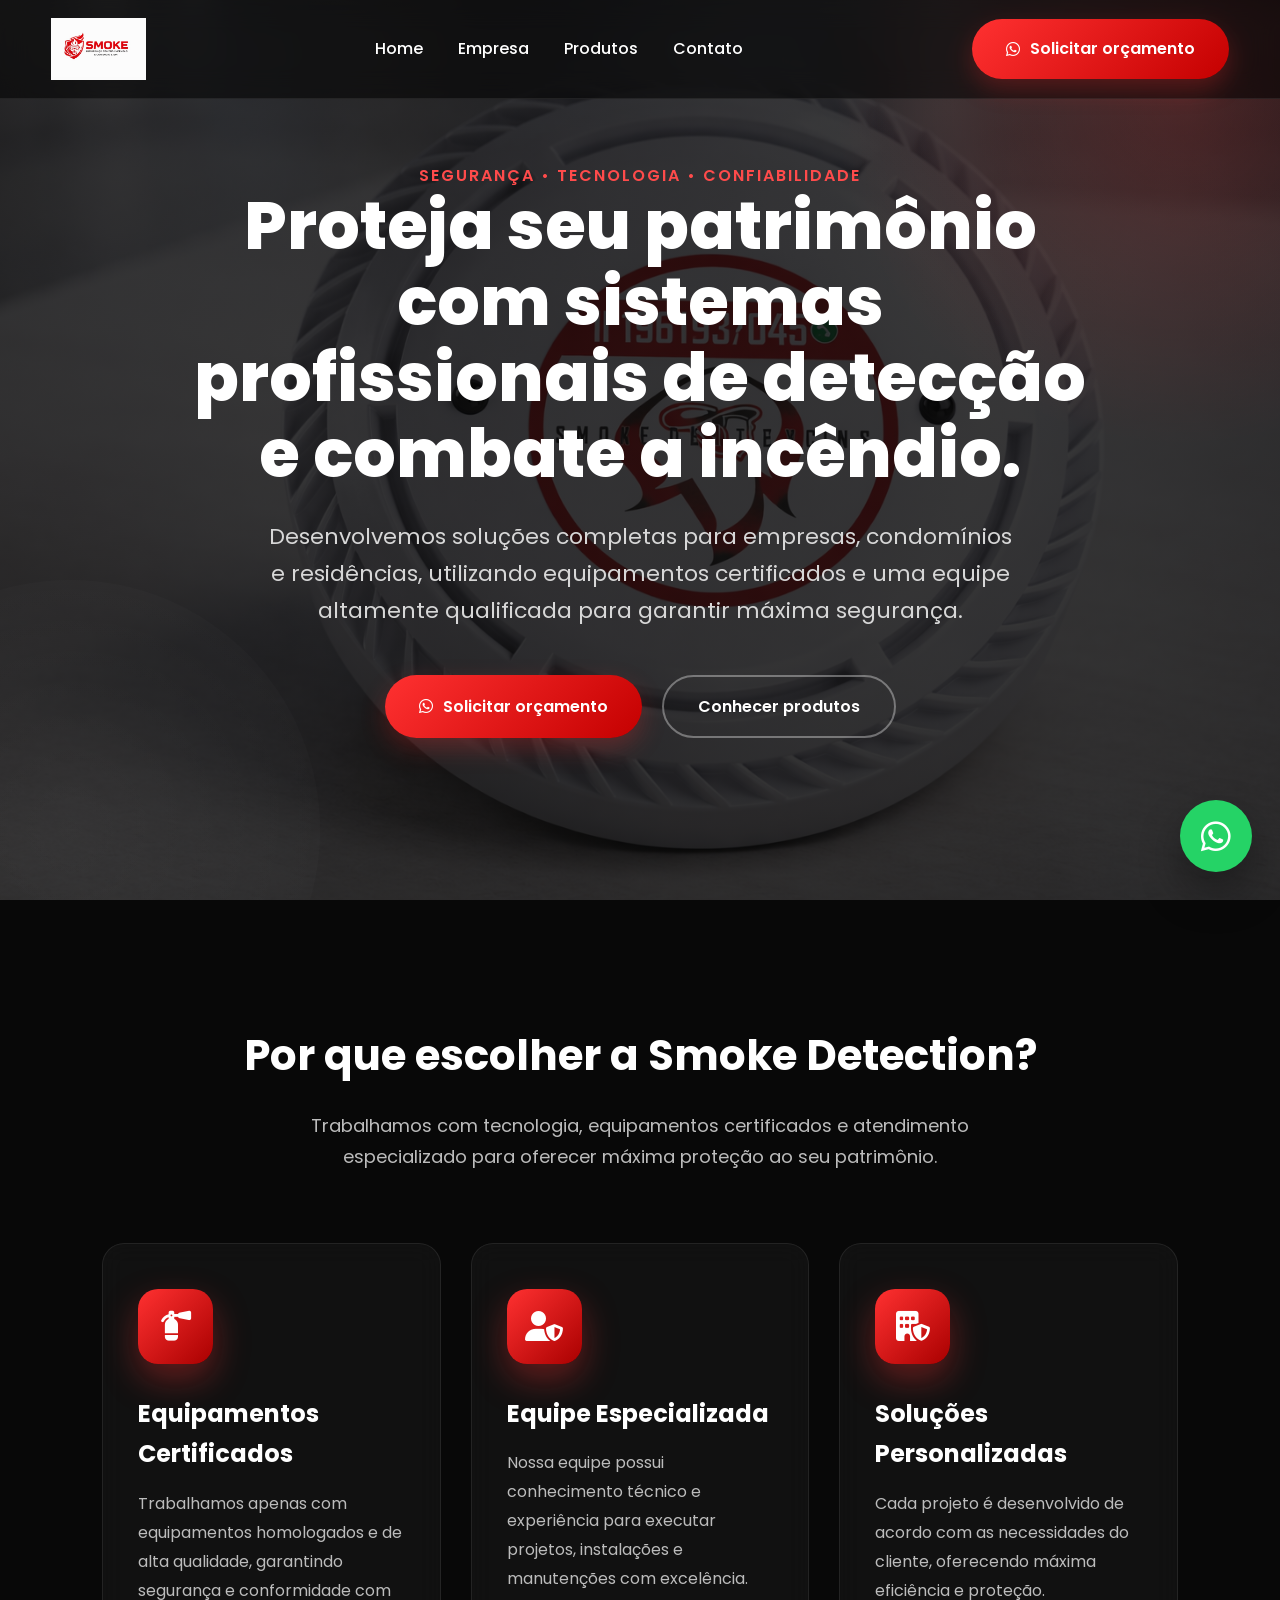
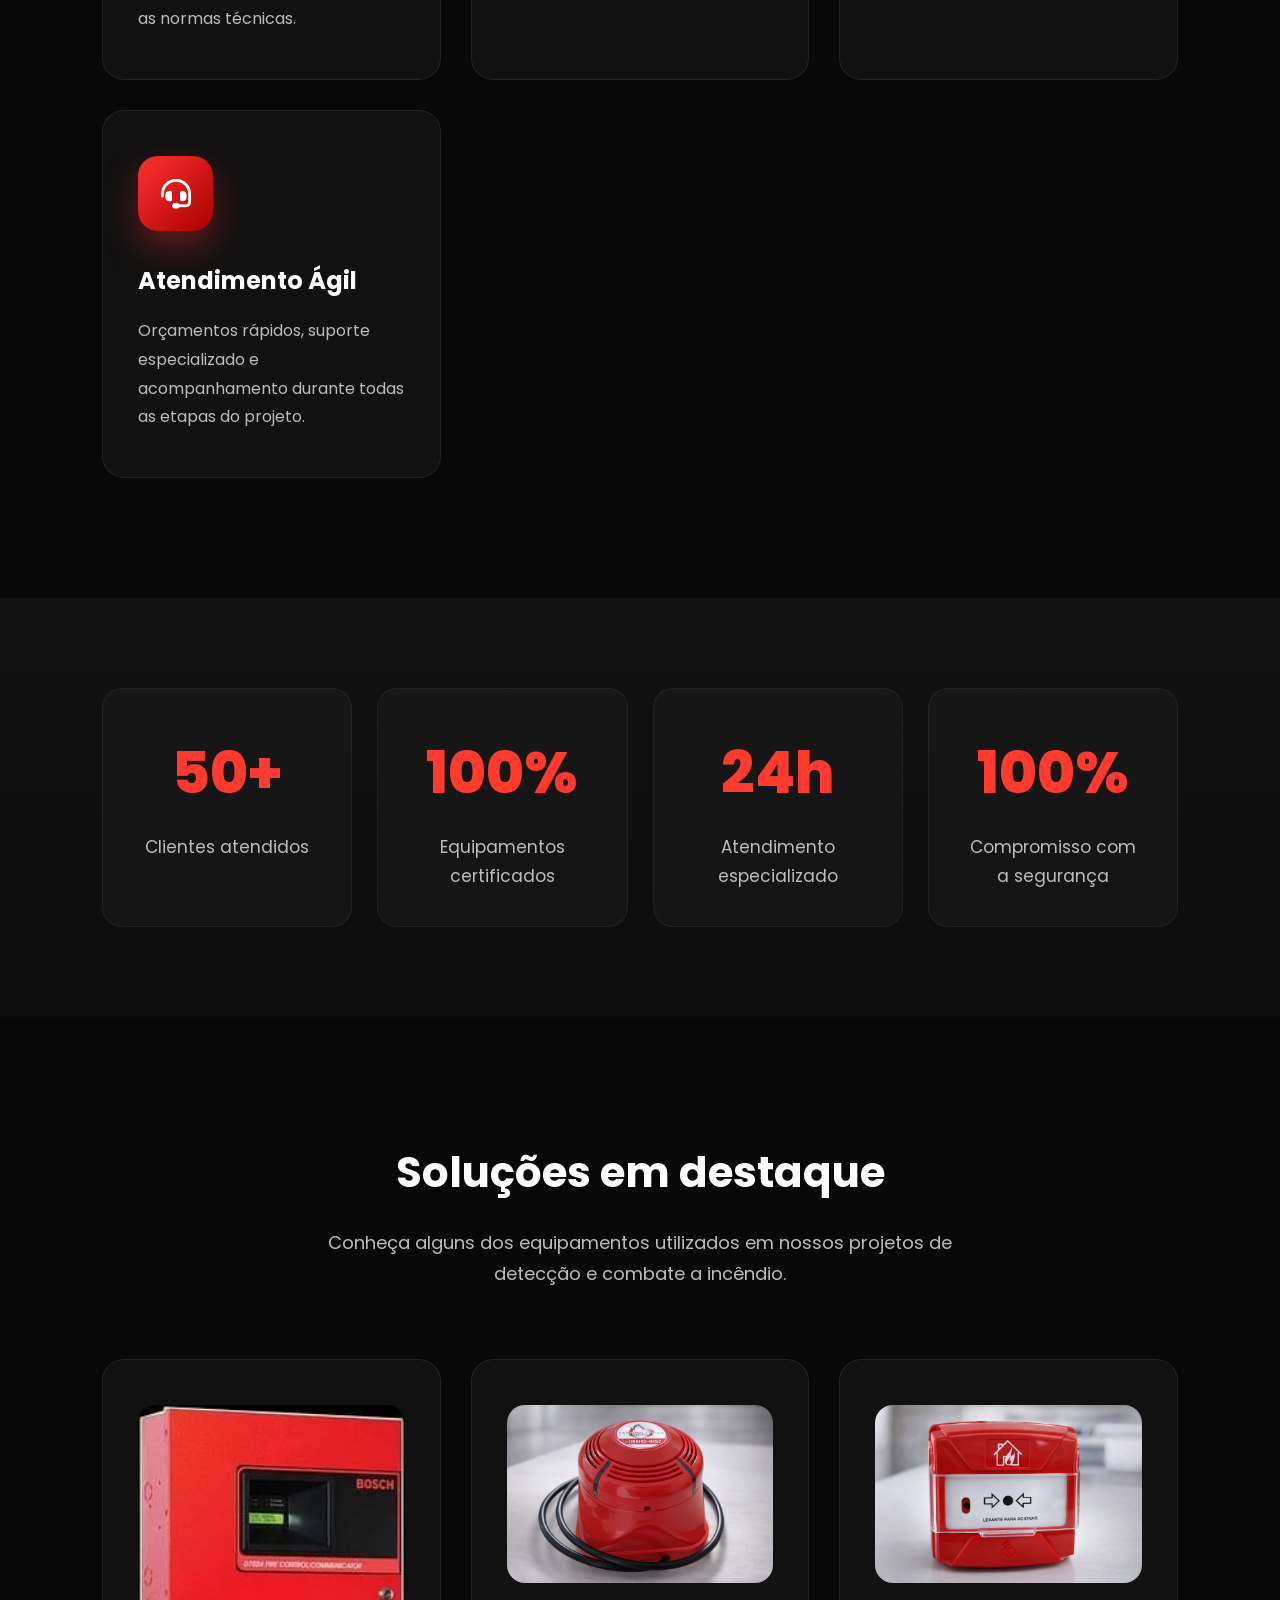
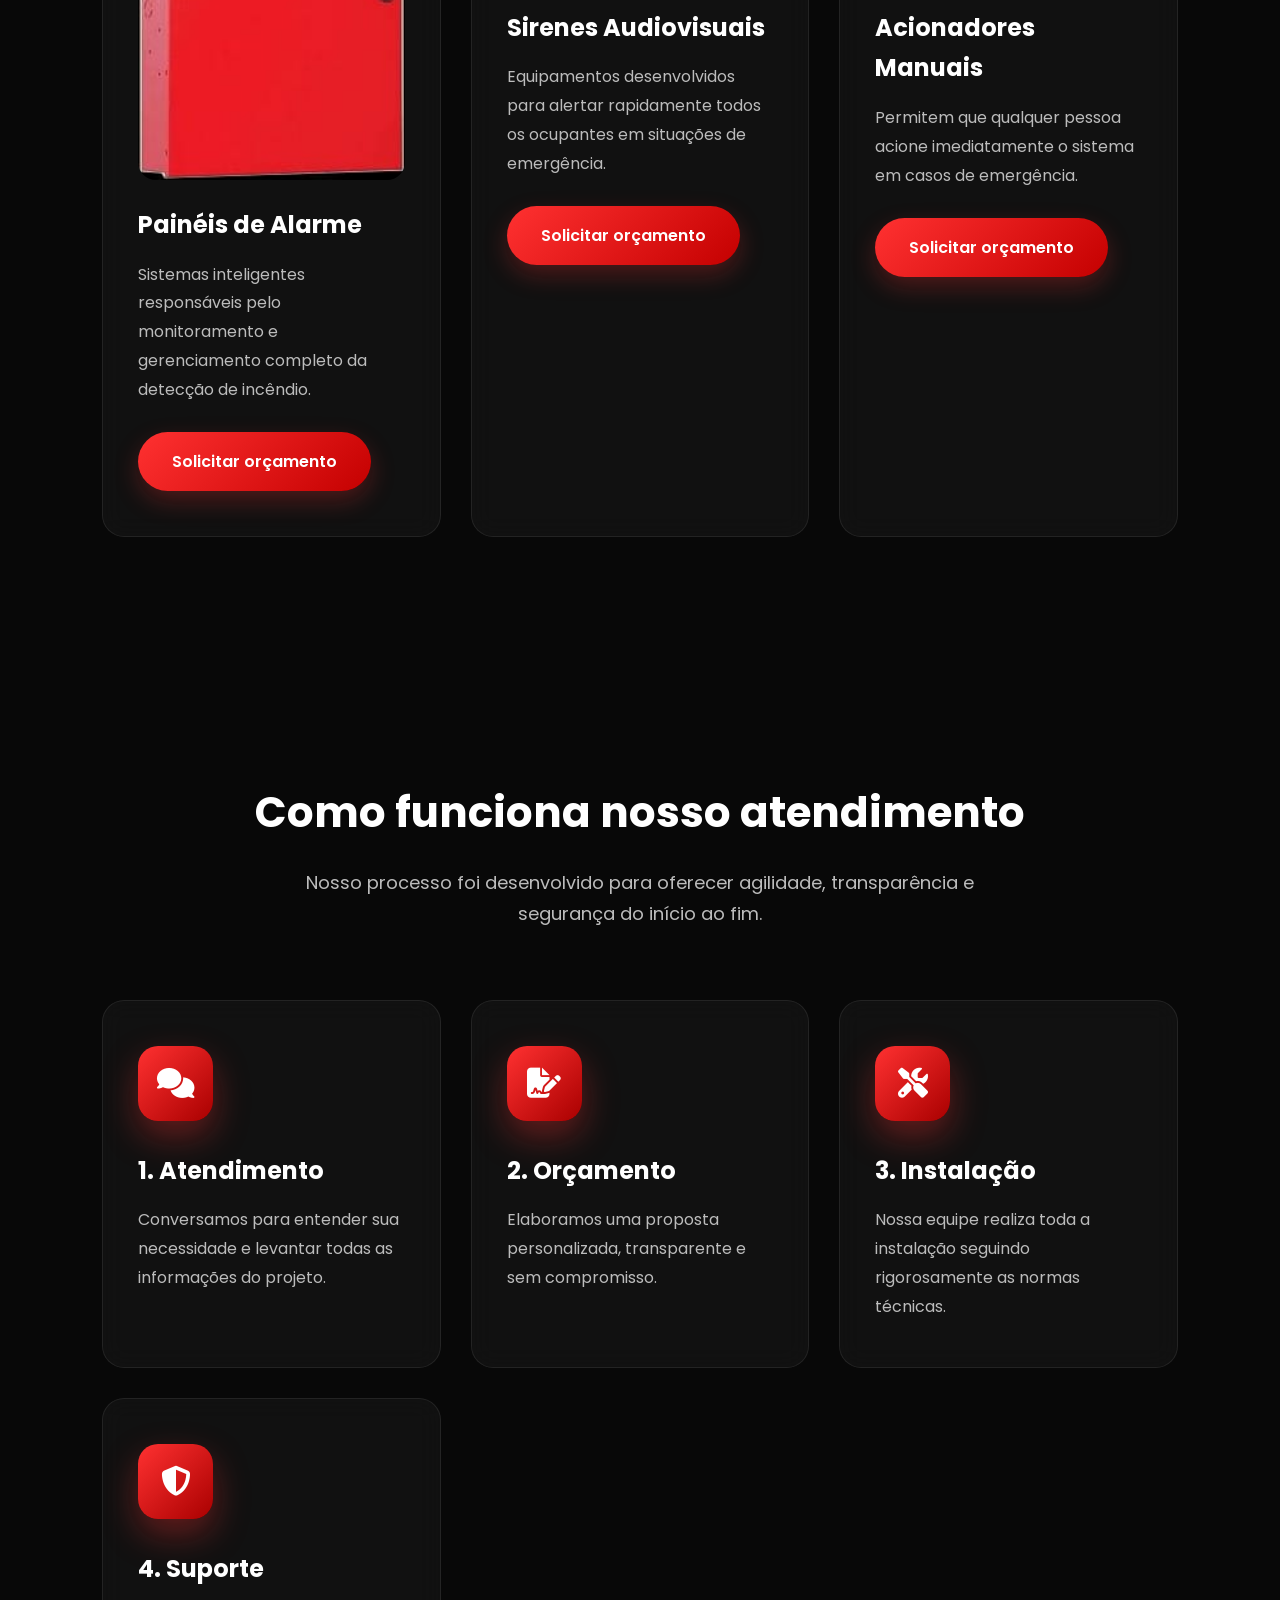
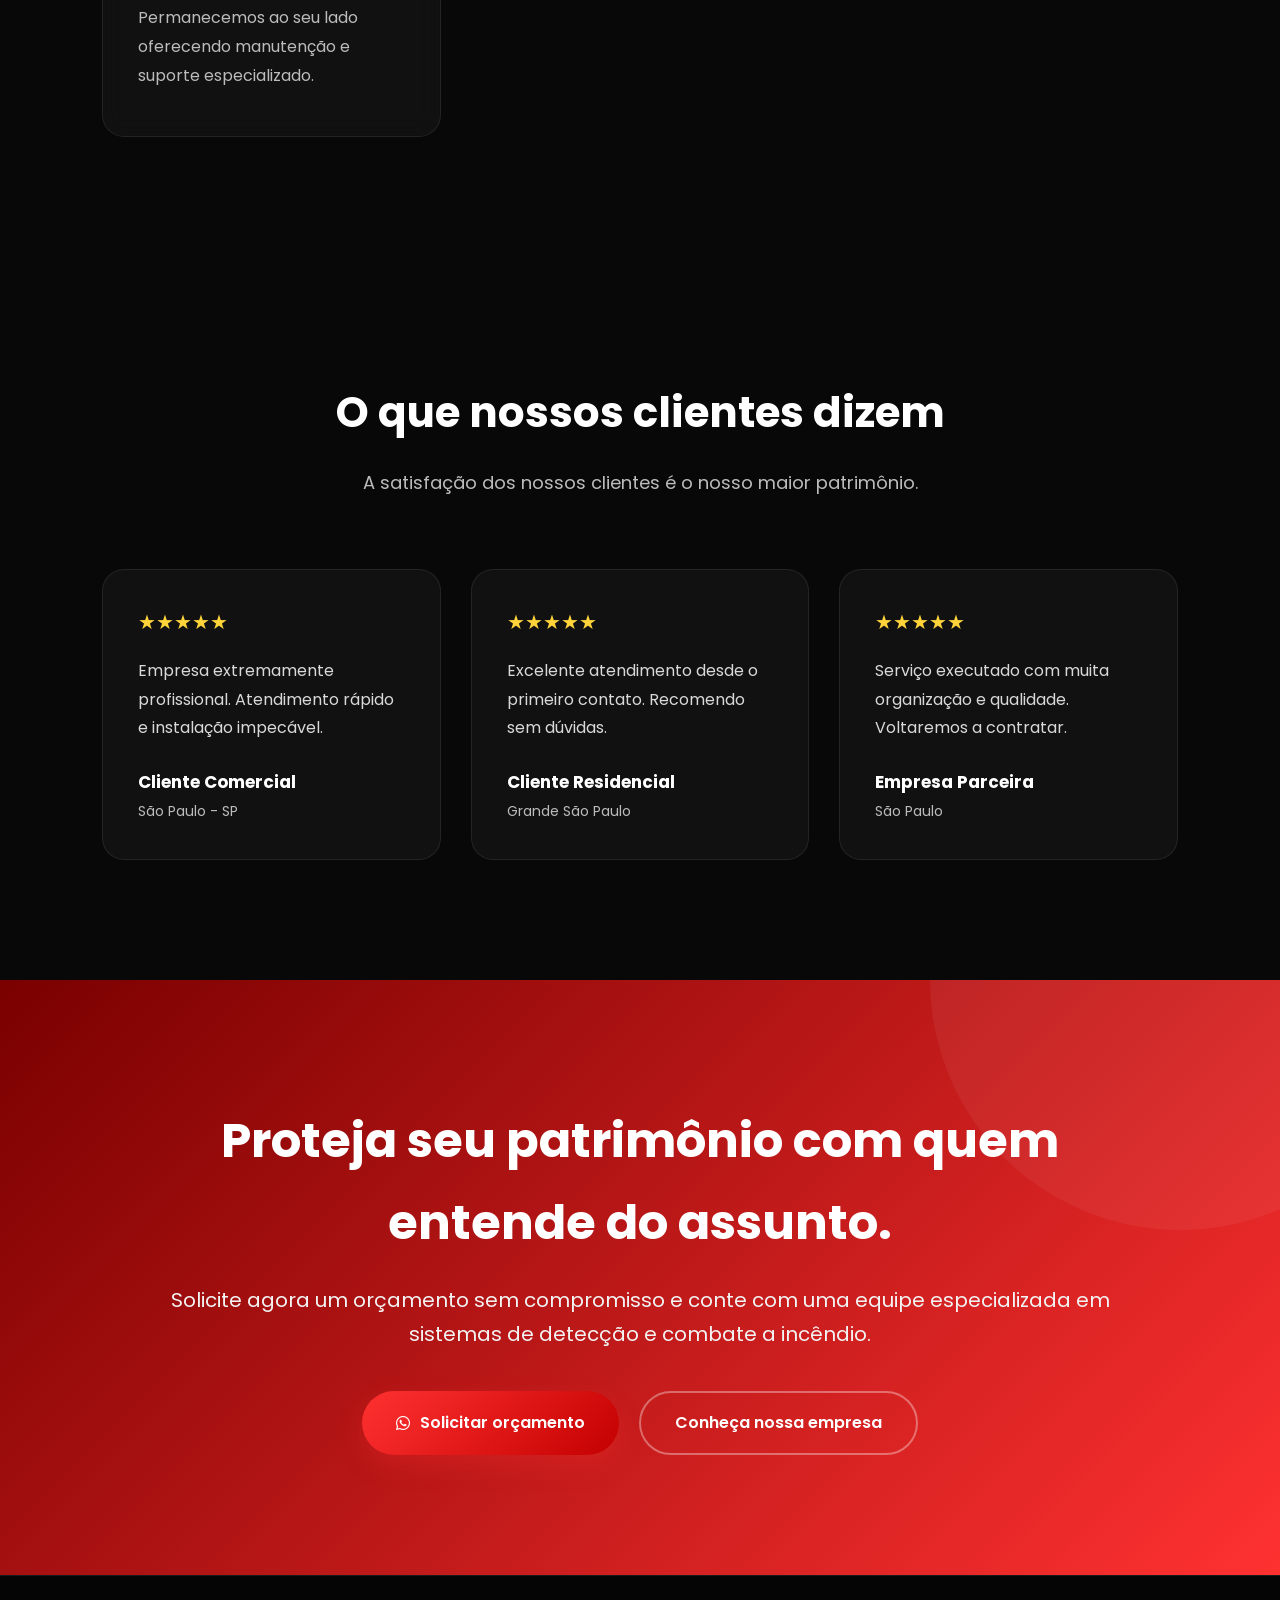
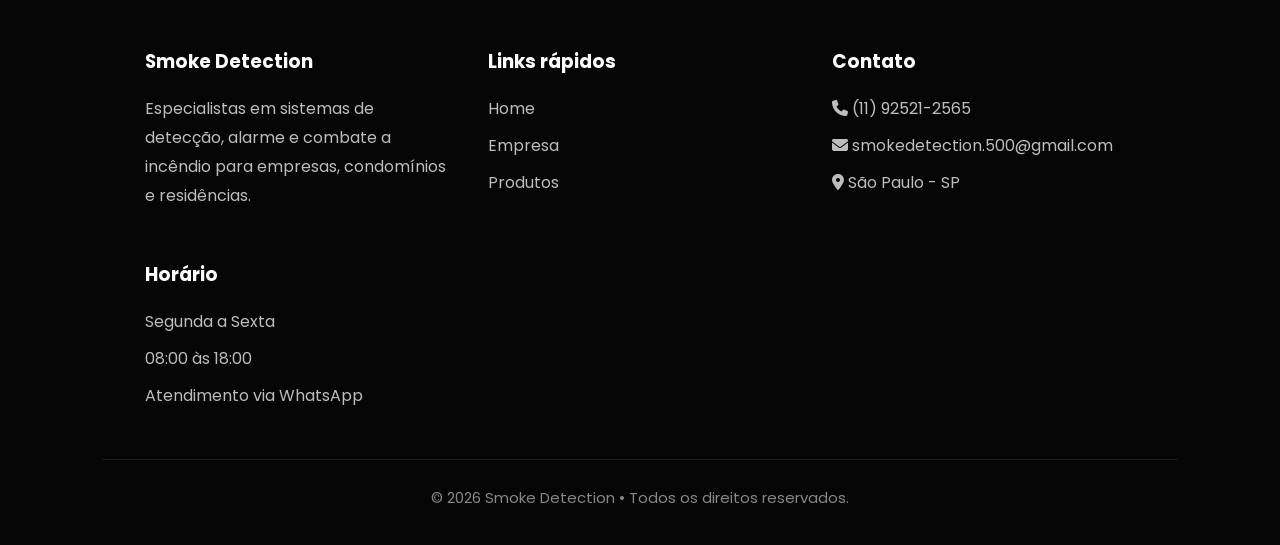
==== commit e115dfcb: "Update WhatsApp links and phone numbers" ====
--- a/index.html
+++ b/index.html
@@ -52,7 +52,7 @@
 
         </nav>
 
-        <a href="https://wa.me/5511961930452?text=Olá,%20gostaria%20de%20solicitar%20um%20orçamento."
+        <a href="https://wa.me/5511925212565?text=Olá,%20gostaria%20de%20solicitar%20um%20orçamento."
             class="btn-nav"
             target="_blank">
 
@@ -96,7 +96,7 @@
 
         <div class="buttons">
 
-            <a href="https://wa.me/5511961930452?text=Olá,%20gostaria%20de%20solicitar%20um%20orçamento."
+            <a href="https://wa.me/5511925212565?text=Olá,%20gostaria%20de%20solicitar%20um%20orçamento."
                 class="btn-primary"
                 target="_blank">
 
@@ -323,7 +323,7 @@
 
             <br>
 
-            <a href="https://wa.me/5511961930452?text=Olá,%20tenho%20interesse%20em%20Painéis%20de%20Alarme."
+            <a href="https://wa.me/5511925212565?text=Olá,%20tenho%20interesse%20em%20Painéis%20de%20Alarme."
                 class="btn-primary"
                 target="_blank">
 
@@ -356,7 +356,7 @@
 
             <br>
 
-            <a href="https://wa.me/5511961930452?text=Olá,%20tenho%20interesse%20em%20Sirenes."
+            <a href="https://wa.me/5511925212565?text=Olá,%20tenho%20interesse%20em%20Sirenes."
                 class="btn-primary"
                 target="_blank">
 
@@ -389,7 +389,7 @@
 
             <br>
 
-            <a href="https://wa.me/5511961930452?text=Olá,%20tenho%20interesse%20em%20Acionadores."
+            <a href="https://wa.me/5511925212565?text=Olá,%20tenho%20interesse%20em%20Acionadores."
                 class="btn-primary"
                 target="_blank">
 
@@ -646,7 +646,7 @@
 
         <div class="buttons">
 
-            <a href="https://wa.me/5511961930452?text=Olá,%20gostaria%20de%20solicitar%20um%20orçamento."
+            <a href="https://wa.me/5511925212565?text=Olá,%20gostaria%20de%20solicitar%20um%20orçamento."
                 class="btn-primary"
                 target="_blank">
 
@@ -731,7 +731,7 @@
 
                 <i class="fas fa-phone"></i>
 
-                (11) 96193-0452
+                (11) 92521-2565
 
             </p>
 
@@ -793,7 +793,7 @@
 
 <!--==================== BOTÃO WHATSAPP ====================-->
 
-<a href="https://wa.me/5511961930452?text=Olá,%20vim%20através%20do%20site."
+<a href="https://wa.me/5511925212565?text=Olá,%20vim%20através%20do%20site."
     class="whatsapp"
     target="_blank"
     aria-label="WhatsApp">
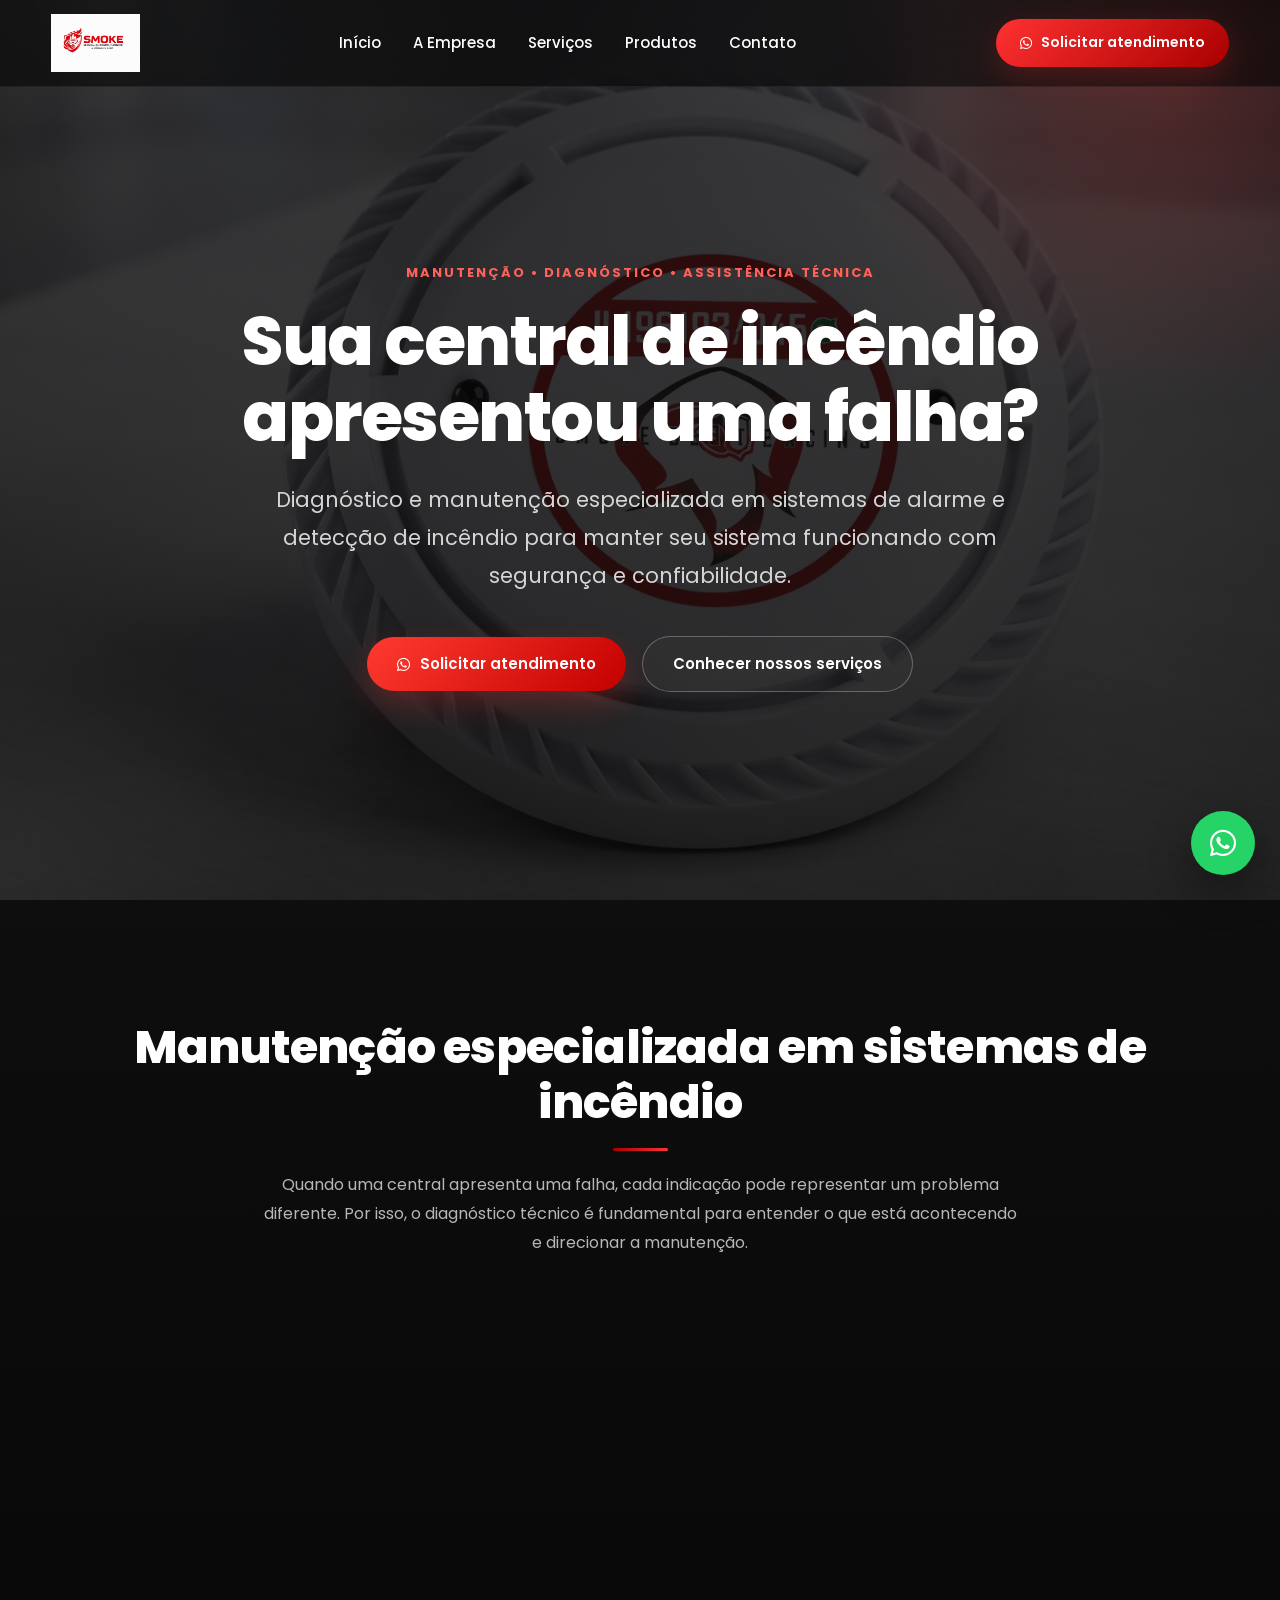
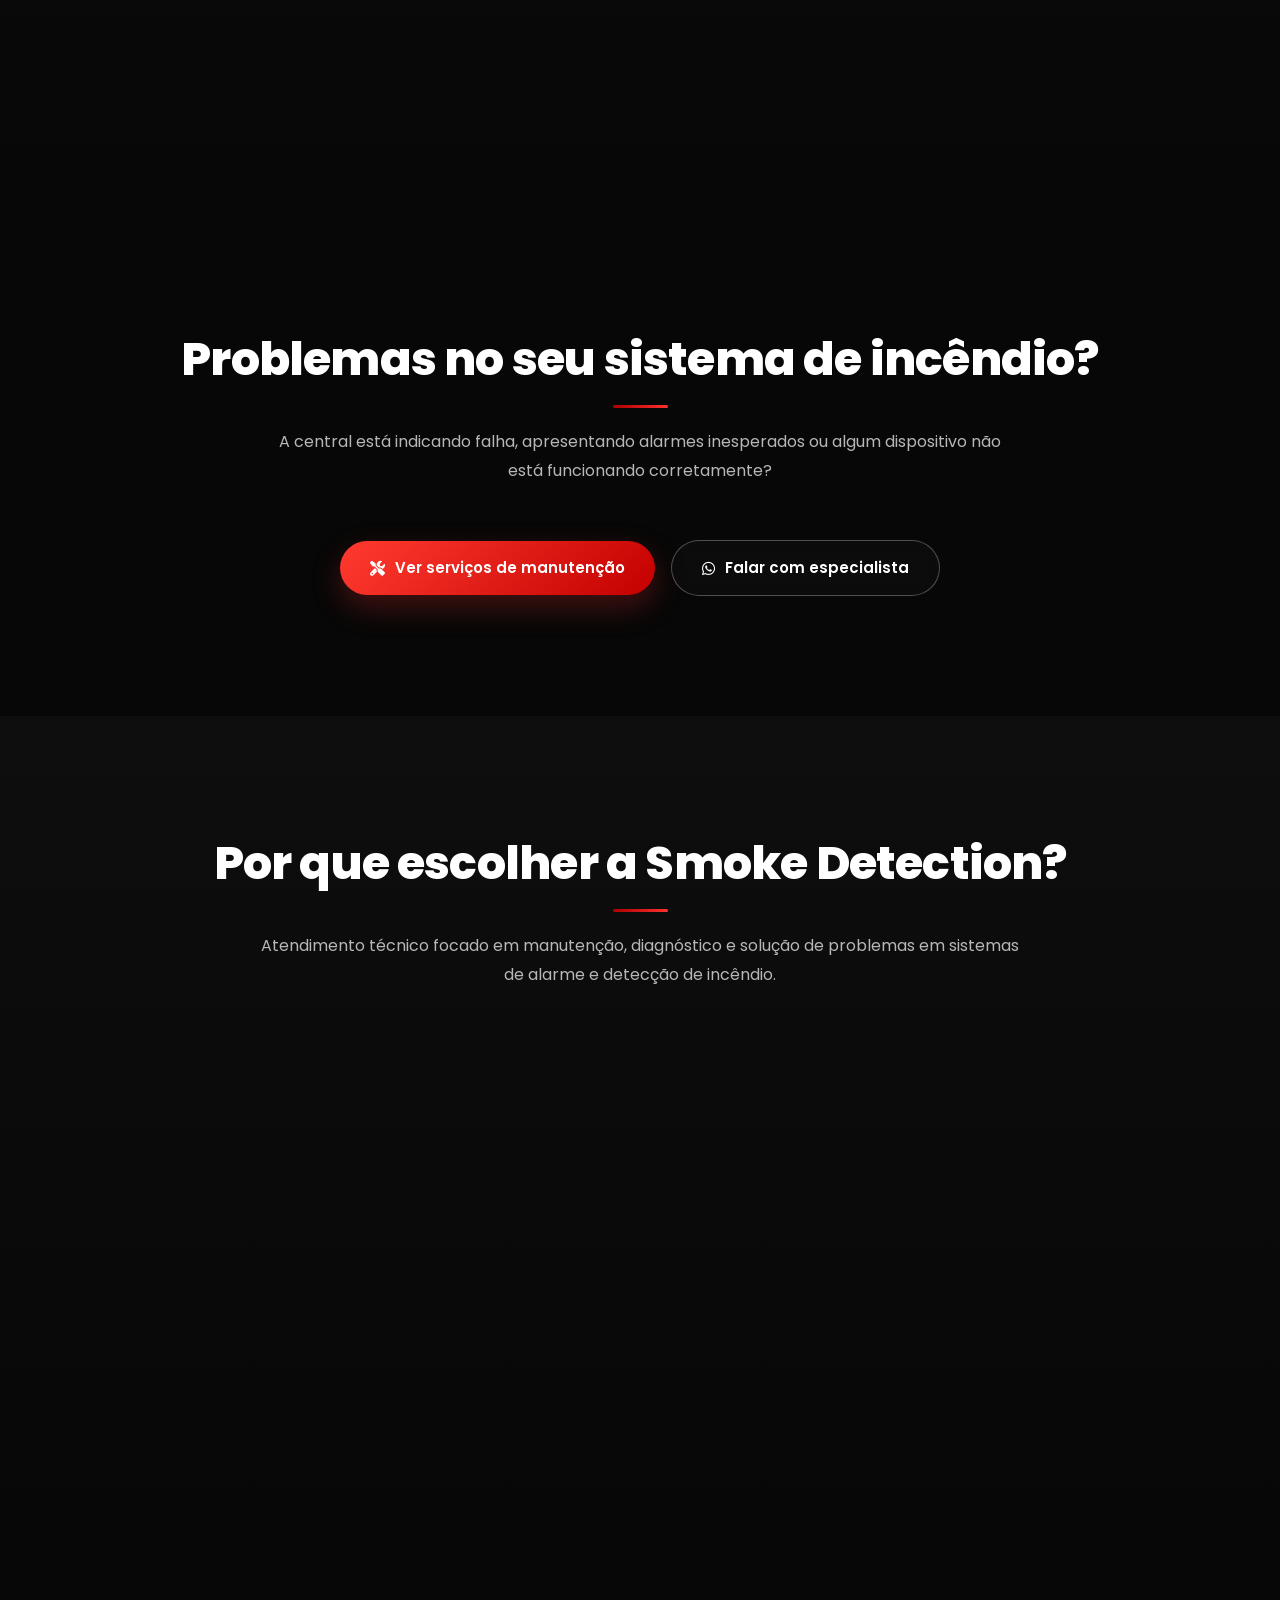
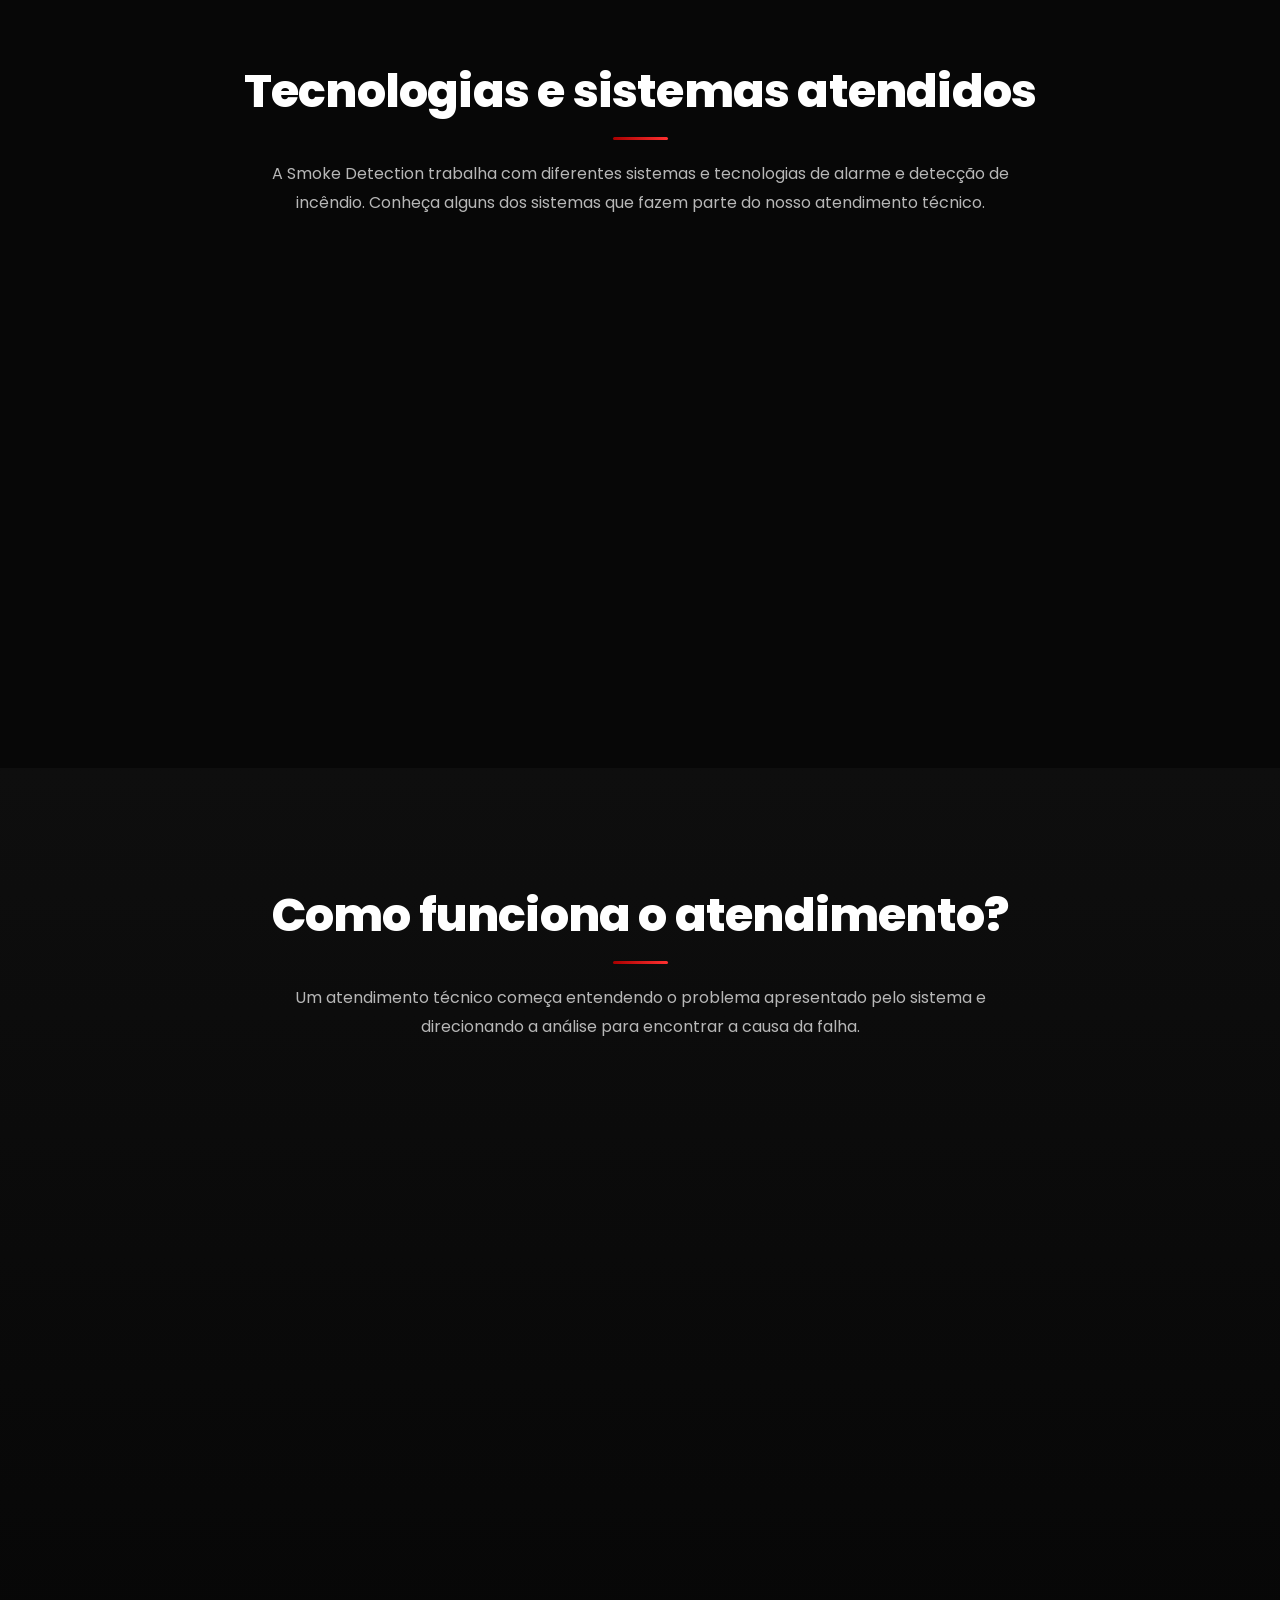
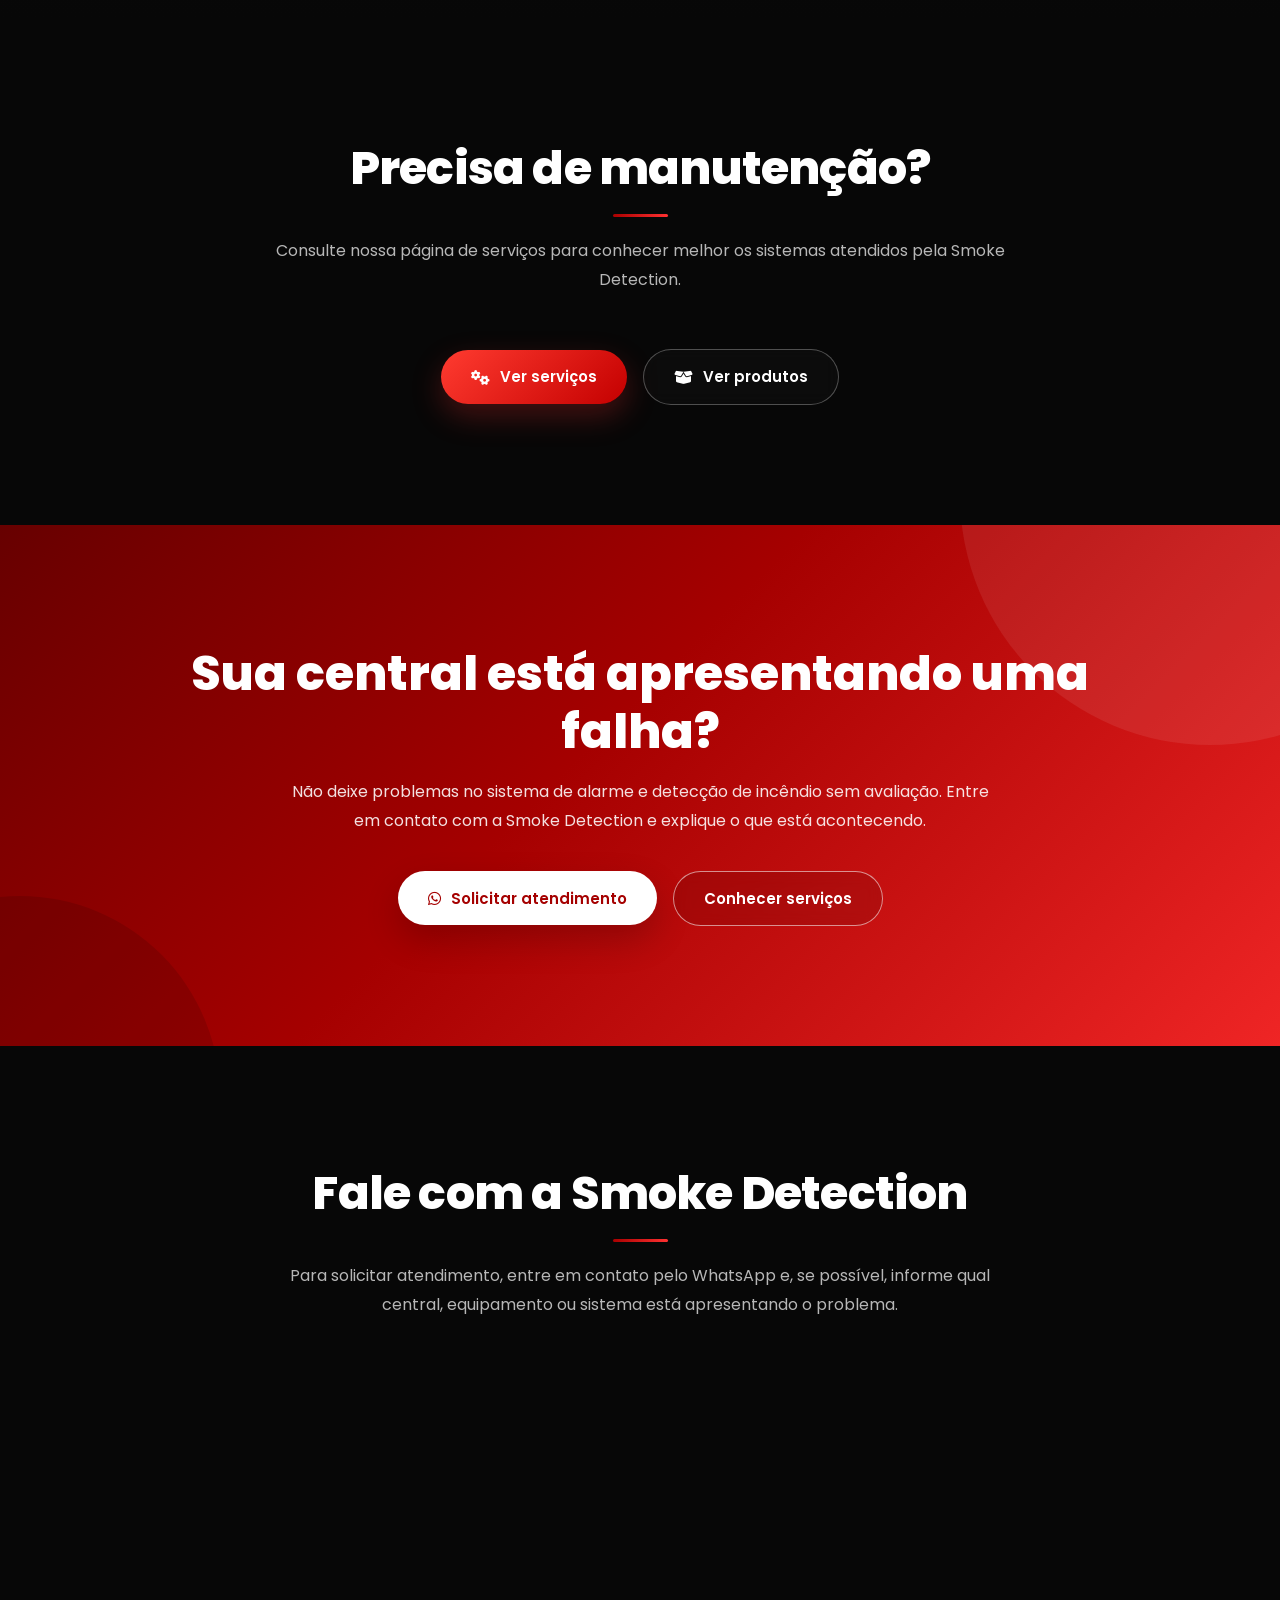
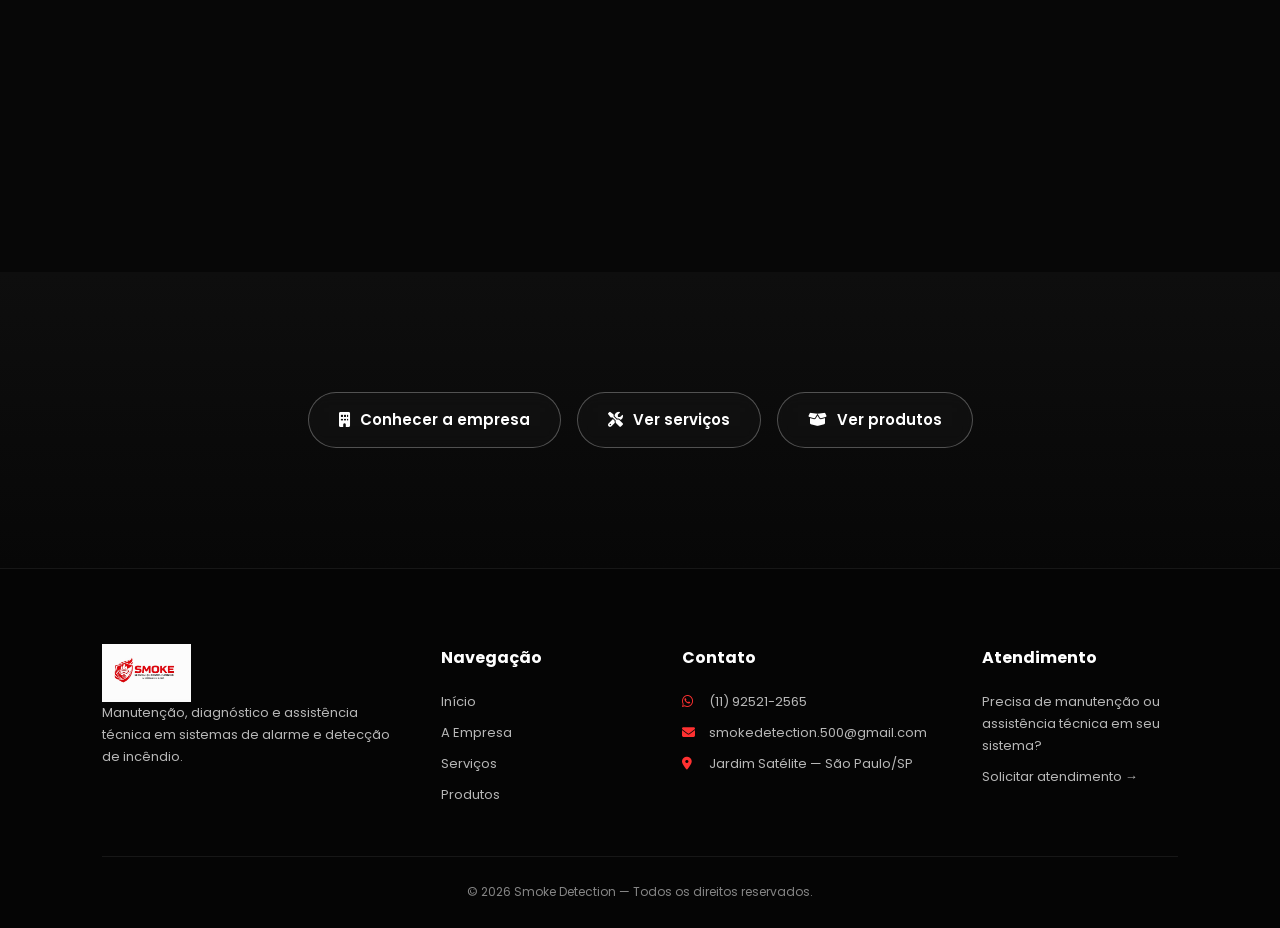
==== commit bfade416: "Update index.html" ====
--- a/index.html
+++ b/index.html
@@ -7,805 +7,1262 @@
 
     <meta name="viewport" content="width=device-width, initial-scale=1.0">
 
-    <title>Smoke Detection | Sistemas de Detecção e Combate a Incêndio</title>
-
-    <meta name="description"
-        content="Projetos, instalação e manutenção de sistemas de detecção e combate a incêndio para empresas, condomínios e residências.">
-
-    <link rel="stylesheet" href="style.css">
-
-    <link rel="preconnect" href="https://fonts.googleapis.com">
-
-    <link rel="preconnect" href="https://fonts.gstatic.com" crossorigin>
-
-    <link href="https://fonts.googleapis.com/css2?family=Poppins:wght@300;400;500;600;700;800&display=swap"
-        rel="stylesheet">
-
-    <link rel="stylesheet"
-        href="https://cdnjs.cloudflare.com/ajax/libs/font-awesome/6.7.2/css/all.min.css">
+    <title>
+        Smoke Detection | Manutenção e Assistência Técnica em Sistemas de Incêndio
+    </title>
+
+    <meta
+        name="description"
+        content="Manutenção, diagnóstico e assistência técnica especializada em centrais e sistemas de alarme e detecção de incêndio."
+    >
+
+    <meta
+        name="keywords"
+        content="manutenção alarme incêndio, manutenção central incêndio, assistência técnica incêndio, central de alarme, detecção de incêndio, Smoke Detection"
+    >
+
+    <meta
+        name="author"
+        content="Smoke Detection"
+    >
+
+    <!-- ==================================================
+         FAVICON
+         ================================================== -->
+
+    <link
+        rel="icon"
+        type="image/png"
+        href="logo.png"
+    >
+
+
+    <!-- ==================================================
+         GOOGLE FONTS
+         ================================================== -->
+
+    <link
+        rel="preconnect"
+        href="https://fonts.googleapis.com"
+    >
+
+    <link
+        rel="preconnect"
+        href="https://fonts.gstatic.com"
+        crossorigin
+    >
+
+    <link
+        href="https://fonts.googleapis.com/css2?family=Poppins:wght@300;400;500;600;700;800&display=swap"
+        rel="stylesheet"
+    >
+
+
+    <!-- ==================================================
+         FONT AWESOME
+         ================================================== -->
+
+    <link
+        rel="stylesheet"
+        href="https://cdnjs.cloudflare.com/ajax/libs/font-awesome/6.7.2/css/all.min.css"
+    >
+
+
+    <!-- ==================================================
+         CSS PRINCIPAL
+         ================================================== -->
+
+    <link
+        rel="stylesheet"
+        href="style.css"
+    >
 
 </head>
 
+
 <body>
 
-<!--==================== HEADER ====================-->
+
+<!-- ======================================================
+     HEADER / NAVEGAÇÃO
+     ====================================================== -->
 
 <header>
 
     <div class="container nav">
 
-        <a href="index.html">
-
-            <img src="logo.jpg" class="logo" alt="Smoke Detection">
+
+        <!-- LOGO -->
+
+        <a
+            href="index.html"
+            aria-label="Smoke Detection - Página inicial"
+        >
+
+            <img
+                src="logo.png"
+                alt="Smoke Detection"
+                class="logo"
+            >
 
         </a>
 
-        <nav>
-
-            <a href="index.html">Home</a>
-
-            <a href="home.html">Empresa</a>
-
-            <a href="produtos.html">Produtos</a>
-
-            <a href="#contato">Contato</a>
+
+        <!-- MENU DESKTOP -->
+
+        <nav aria-label="Navegação principal">
+
+            <a href="index.html">
+                Início
+            </a>
+
+            <a href="home.html">
+                A Empresa
+            </a>
+
+            <a href="servicos.html">
+                Serviços
+            </a>
+
+            <a href="produtos.html">
+                Produtos
+            </a>
+
+            <a href="#contato">
+                Contato
+            </a>
 
         </nav>
 
-        <a href="https://wa.me/5511925212565?text=Olá,%20gostaria%20de%20solicitar%20um%20orçamento."
+
+        <!-- BOTÃO DE CONTATO -->
+
+        <a
+            href="https://wa.me/5511925212565?text=Olá,%20vim%20pelo%20site%20da%20Smoke%20Detection%20e%20gostaria%20de%20solicitar%20um%20atendimento."
+            target="_blank"
+            rel="noopener noreferrer"
             class="btn-nav"
-            target="_blank">
+        >
 
             <i class="fab fa-whatsapp"></i>
 
-            Solicitar orçamento
+            Solicitar atendimento
 
         </a>
 
+
     </div>
 
 </header>
 
-<!--==================== HERO ====================-->
+
+
+<!-- ======================================================
+     HERO
+     ====================================================== -->
 
 <section class="hero">
 
+
+    <!-- CAMADA DE CONTEÚDO -->
+
     <div class="hero-content">
 
-        <span
-            style="color:#ff4b4b;
-            font-weight:600;
-            letter-spacing:2px;
-            text-transform:uppercase;">
-
-            Segurança • Tecnologia • Confiabilidade
+
+        <!-- PEQUENO TÍTULO -->
+
+        <span>
+
+            MANUTENÇÃO • DIAGNÓSTICO • ASSISTÊNCIA TÉCNICA
 
         </span>
 
+
+        <!-- TÍTULO PRINCIPAL -->
+
         <h1>
 
-            Proteja seu patrimônio com sistemas profissionais de detecção e combate a incêndio.
+            Sua central de incêndio apresentou uma falha?
 
         </h1>
 
+
+        <!-- DESCRIÇÃO -->
+
         <p>
 
-            Desenvolvemos soluções completas para empresas, condomínios e residências, utilizando equipamentos certificados e uma equipe altamente qualificada para garantir máxima segurança.
+            Diagnóstico e manutenção especializada em sistemas
+            de alarme e detecção de incêndio para manter seu
+            sistema funcionando com segurança e confiabilidade.
 
         </p>
 
+
+        <!-- BOTÕES -->
+
         <div class="buttons">
 
-            <a href="https://wa.me/5511925212565?text=Olá,%20gostaria%20de%20solicitar%20um%20orçamento."
+
+            <!-- WHATSAPP -->
+
+            <a
+                href="https://wa.me/5511925212565?text=Olá,%20minha%20central%20de%20incêndio%20está%20apresentando%20uma%20falha%20e%20gostaria%20de%20solicitar%20um%20atendimento."
+                target="_blank"
+                rel="noopener noreferrer"
                 class="btn-primary"
-                target="_blank">
+            >
 
                 <i class="fab fa-whatsapp"></i>
 
-                Solicitar orçamento
-
-            </a>
-
-            <a href="produtos.html"
-                class="btn-secondary">
-
-                Conhecer produtos
-
-            </a>
-
-        </div>
+                Solicitar atendimento
+
+            </a>
+
+
+            <!-- SERVIÇOS -->
+
+            <a
+                href="servicos.html"
+                class="btn-secondary"
+            >
+
+                Conhecer nossos serviços
+
+            </a>
+
+
+        </div>
+
 
     </div>
 
 </section>
 
-<!--==================== DIFERENCIAIS ====================-->
+
+
+<!-- ======================================================
+     APRESENTAÇÃO
+     ====================================================== -->
 
 <section class="section">
 
+
     <h2>
 
+        Manutenção especializada em sistemas de incêndio
+
+    </h2>
+
+
+    <p class="subtitle">
+
+        Quando uma central apresenta uma falha, cada indicação
+        pode representar um problema diferente. Por isso,
+        o diagnóstico técnico é fundamental para entender
+        o que está acontecendo e direcionar a manutenção.
+
+    </p>
+
+
+    <div class="cards">
+
+
+        <!-- CARD 1 -->
+
+        <div class="card fade">
+
+            <i class="fas fa-magnifying-glass"></i>
+
+            <h3>
+
+                Diagnóstico de Falhas
+
+            </h3>
+
+            <p>
+
+                Análise das falhas e indicações apresentadas
+                pela central para identificar a origem
+                do problema.
+
+            </p>
+
+        </div>
+
+
+        <!-- CARD 2 -->
+
+        <div class="card fade">
+
+            <i class="fas fa-screwdriver-wrench"></i>
+
+            <h3>
+
+                Manutenção Técnica
+
+            </h3>
+
+            <p>
+
+                Atendimento técnico para manutenção de
+                centrais, dispositivos e sistemas de
+                alarme e detecção de incêndio.
+
+            </p>
+
+        </div>
+
+
+        <!-- CARD 3 -->
+
+        <div class="card fade">
+
+            <i class="fas fa-microchip"></i>
+
+            <h3>
+
+                Centrais de Incêndio
+
+            </h3>
+
+            <p>
+
+                Conhecimento técnico aplicado à análise
+                de diferentes sistemas e tecnologias
+                de centrais de incêndio.
+
+            </p>
+
+        </div>
+
+
+        <!-- CARD 4 -->
+
+        <div class="card fade">
+
+            <i class="fas fa-shield-halved"></i>
+
+            <h3>
+
+                Segurança e Confiabilidade
+
+            </h3>
+
+            <p>
+
+                Manter o sistema em condições adequadas
+                de funcionamento é essencial para a
+                segurança do ambiente.
+
+            </p>
+
+        </div>
+
+
+    </div>
+
+</section>
+
+
+
+<!-- ======================================================
+     CHAMADA PARA SERVIÇOS
+     ====================================================== -->
+
+<section class="section">
+
+
+    <h2>
+
+        Problemas no seu sistema de incêndio?
+
+    </h2>
+
+
+    <p class="subtitle">
+
+        A central está indicando falha, apresentando alarmes
+        inesperados ou algum dispositivo não está funcionando
+        corretamente?
+
+    </p>
+
+
+    <div class="buttons">
+
+
+        <a
+            href="servicos.html"
+            class="btn-primary"
+        >
+
+            <i class="fas fa-screwdriver-wrench"></i>
+
+            Ver serviços de manutenção
+
+        </a>
+
+
+        <a
+            href="https://wa.me/5511925212565?text=Olá,%20vim%20pelo%20site%20e%20preciso%20de%20ajuda%20com%20meu%20sistema%20de%20incêndio."
+            target="_blank"
+            rel="noopener noreferrer"
+            class="btn-secondary"
+        >
+
+            <i class="fab fa-whatsapp"></i>
+
+            Falar com especialista
+
+        </a>
+
+
+    </div>
+
+</section>
+<!-- ======================================================
+     DIFERENCIAIS
+     ====================================================== -->
+
+<section class="section">
+
+    <h2>
         Por que escolher a Smoke Detection?
-
     </h2>
 
     <p class="subtitle">
 
-        Trabalhamos com tecnologia, equipamentos certificados e atendimento especializado para oferecer máxima proteção ao seu patrimônio.
+        Atendimento técnico focado em manutenção, diagnóstico
+        e solução de problemas em sistemas de alarme e
+        detecção de incêndio.
 
     </p>
 
+
     <div class="cards">
 
-        <div class="card fade">
-
-            <i class="fas fa-fire-extinguisher"></i>
-
-            <h3>
-
-                Equipamentos Certificados
-
-            </h3>
-
-            <p>
-
-                Trabalhamos apenas com equipamentos homologados e de alta qualidade, garantindo segurança e conformidade com as normas técnicas.
-
-            </p>
-
-        </div>
-
-        <div class="card fade">
-
-            <i class="fas fa-user-shield"></i>
-
-            <h3>
-
-                Equipe Especializada
-
-            </h3>
-
-            <p>
-
-                Nossa equipe possui conhecimento técnico e experiência para executar projetos, instalações e manutenções com excelência.
-
-            </p>
-
-        </div>
-
-        <div class="card fade">
-
-            <i class="fas fa-building-shield"></i>
-
-            <h3>
-
-                Soluções Personalizadas
-
-            </h3>
-
-            <p>
-
-                Cada projeto é desenvolvido de acordo com as necessidades do cliente, oferecendo máxima eficiência e proteção.
-
-            </p>
-
-        </div>
+
+        <!-- DIFERENCIAL 1 -->
+
+        <div class="card fade">
+
+            <i class="fas fa-screwdriver-wrench"></i>
+
+            <h3>
+                Manutenção Especializada
+            </h3>
+
+            <p>
+
+                Atendimento direcionado à manutenção de
+                centrais e dispositivos de sistemas
+                de alarme e detecção de incêndio.
+
+            </p>
+
+        </div>
+
+
+        <!-- DIFERENCIAL 2 -->
+
+        <div class="card fade">
+
+            <i class="fas fa-magnifying-glass-chart"></i>
+
+            <h3>
+                Diagnóstico Técnico
+            </h3>
+
+            <p>
+
+                Investigação das falhas e sinalizações
+                apresentadas pelo sistema para identificar
+                o problema com maior precisão.
+
+            </p>
+
+        </div>
+
+
+        <!-- DIFERENCIAL 3 -->
+
+        <div class="card fade">
+
+            <i class="fas fa-microchip"></i>
+
+            <h3>
+                Conhecimento em Centrais
+            </h3>
+
+            <p>
+
+                Experiência com diferentes tecnologias,
+                modelos e configurações de sistemas
+                de incêndio.
+
+            </p>
+
+        </div>
+
+
+        <!-- DIFERENCIAL 4 -->
 
         <div class="card fade">
 
             <i class="fas fa-headset"></i>
 
             <h3>
-
-                Atendimento Ágil
-
-            </h3>
-
-            <p>
-
-                Orçamentos rápidos, suporte especializado e acompanhamento durante todas as etapas do projeto.
-
-            </p>
-
-        </div>
+                Atendimento Direto
+            </h3>
+
+            <p>
+
+                Comunicação direta para entender o problema
+                apresentado e direcionar o atendimento
+                de acordo com a necessidade.
+
+            </p>
+
+        </div>
+
 
     </div>
 
 </section>
 
-<!--==================== ESTATÍSTICAS ====================-->
-
-<section class="numbers">
-
-    <div class="number">
-
-        <h2 class="counter" data-target="50">
-
-            0
-
+
+
+<!-- ======================================================
+     SISTEMAS ATENDIDOS
+     ====================================================== -->
+
+<section class="section">
+
+    <h2>
+        Tecnologias e sistemas atendidos
+    </h2>
+
+    <p class="subtitle">
+
+        A Smoke Detection trabalha com diferentes sistemas
+        e tecnologias de alarme e detecção de incêndio.
+        Conheça alguns dos sistemas que fazem parte do
+        nosso atendimento técnico.
+
+    </p>
+
+
+    <div class="cards">
+
+
+        <!-- FIRE WIRELESS -->
+
+        <div class="card fade">
+
+            <i class="fas fa-tower-broadcast"></i>
+
+            <h3>
+                Fire Wireless
+            </h3>
+
+            <p>
+
+                Sistema wireless de detecção e alarme de
+                incêndio. Atendimento técnico para análise,
+                diagnóstico e manutenção do sistema.
+
+            </p>
+
+
+            <a
+                href="servicos.html"
+                class="btn-secondary"
+            >
+
+                Conhecer sistema
+
+            </a>
+
+        </div>
+
+
+
+        <!-- SKYFIRE -->
+
+        <div class="card fade">
+
+            <i class="fas fa-fire-flame-curved"></i>
+
+            <h3>
+                Skyfire
+            </h3>
+
+            <p>
+
+                Atendimento técnico em sistemas Skyfire,
+                incluindo análise de falhas e manutenção
+                dos componentes do sistema.
+
+            </p>
+
+
+            <a
+                href="servicos.html"
+                class="btn-secondary"
+            >
+
+                Conhecer sistema
+
+            </a>
+
+        </div>
+
+
+
+        <!-- SKYFIRE HÍBRIDO -->
+
+        <div class="card fade">
+
+            <i class="fas fa-network-wired"></i>
+
+            <h3>
+                Skyfire Híbrido
+            </h3>
+
+            <p>
+
+                Sistemas híbridos que combinam diferentes
+                tecnologias. Atendimento voltado ao diagnóstico
+                e manutenção.
+
+            </p>
+
+
+            <a
+                href="servicos.html"
+                class="btn-secondary"
+            >
+
+                Conhecer sistema
+
+            </a>
+
+        </div>
+
+
+    </div>
+
+</section>
+
+
+
+<!-- ======================================================
+     COMO FUNCIONA O ATENDIMENTO
+     ====================================================== -->
+
+<section class="section">
+
+    <h2>
+        Como funciona o atendimento?
+    </h2>
+
+    <p class="subtitle">
+
+        Um atendimento técnico começa entendendo o problema
+        apresentado pelo sistema e direcionando a análise
+        para encontrar a causa da falha.
+
+    </p>
+
+
+    <div class="cards">
+
+
+        <!-- ETAPA 1 -->
+
+        <div class="card fade">
+
+            <i class="fas fa-comments"></i>
+
+            <h3>
+                01. Você entra em contato
+            </h3>
+
+            <p>
+
+                Explique pelo WhatsApp o que está acontecendo
+                com a central ou com o sistema de incêndio.
+
+            </p>
+
+        </div>
+
+
+        <!-- ETAPA 2 -->
+
+        <div class="card fade">
+
+            <i class="fas fa-magnifying-glass"></i>
+
+            <h3>
+                02. Entendemos o problema
+            </h3>
+
+            <p>
+
+                As informações apresentadas são analisadas
+                para entender quais podem ser as causas
+                da ocorrência.
+
+            </p>
+
+        </div>
+
+
+        <!-- ETAPA 3 -->
+
+        <div class="card fade">
+
+            <i class="fas fa-screwdriver-wrench"></i>
+
+            <h3>
+                03. Atendimento técnico
+            </h3>
+
+            <p>
+
+                O atendimento é direcionado de acordo com
+                o problema identificado e as características
+                do sistema.
+
+            </p>
+
+        </div>
+
+
+        <!-- ETAPA 4 -->
+
+        <div class="card fade">
+
+            <i class="fas fa-circle-check"></i>
+
+            <h3>
+                04. Sistema funcionando
+            </h3>
+
+            <p>
+
+                Após a manutenção, o objetivo é restabelecer
+                o funcionamento adequado do sistema.
+
+            </p>
+
+        </div>
+
+
+    </div>
+
+</section>
+
+
+
+<!-- ======================================================
+     CHAMADA PARA SERVIÇOS
+     ====================================================== -->
+
+<section class="section">
+
+    <h2>
+        Precisa de manutenção?
+    </h2>
+
+    <p class="subtitle">
+
+        Consulte nossa página de serviços para conhecer
+        melhor os sistemas atendidos pela Smoke Detection.
+
+    </p>
+
+
+    <div class="buttons">
+
+        <a
+            href="servicos.html"
+            class="btn-primary"
+        >
+
+            <i class="fas fa-gears"></i>
+
+            Ver serviços
+
+        </a>
+
+
+        <a
+            href="produtos.html"
+            class="btn-secondary"
+        >
+
+            <i class="fas fa-box-open"></i>
+
+            Ver produtos
+
+        </a>
+
+    </div>
+
+</section>
+<!-- ======================================================
+     CTA FINAL
+     ====================================================== -->
+
+<section class="cta" id="contato">
+
+    <div class="container">
+
+        <h2>
+            Sua central está apresentando uma falha?
         </h2>
 
-        <span>
-
-            Clientes atendidos
-
-        </span>
+        <p>
+
+            Não deixe problemas no sistema de alarme e
+            detecção de incêndio sem avaliação. Entre em
+            contato com a Smoke Detection e explique
+            o que está acontecendo.
+
+        </p>
+
+
+        <div class="buttons">
+
+
+            <!-- WHATSAPP -->
+
+            <a
+                href="https://wa.me/5511925212565?text=Olá,%20vim%20pelo%20site%20da%20Smoke%20Detection%20e%20preciso%20de%20manutenção%20ou%20assistência%20em%20um%20sistema%20de%20incêndio."
+                target="_blank"
+                rel="noopener noreferrer"
+                class="btn-primary"
+            >
+
+                <i class="fab fa-whatsapp"></i>
+
+                Solicitar atendimento
+
+            </a>
+
+
+            <!-- SERVIÇOS -->
+
+            <a
+                href="servicos.html"
+                class="btn-secondary"
+            >
+
+                Conhecer serviços
+
+            </a>
+
+
+        </div>
 
     </div>
 
-    <div class="number">
-
-        <h2 class="counter" data-target="100">
-
-            0
-
-        </h2>
-
-        <span>
-
-            Equipamentos certificados
-
-        </span>
+</section>
+
+
+
+<!-- ======================================================
+     CONTATO
+     ====================================================== -->
+
+<section class="section">
+
+    <h2>
+        Fale com a Smoke Detection
+    </h2>
+
+
+    <p class="subtitle">
+
+        Para solicitar atendimento, entre em contato pelo
+        WhatsApp e, se possível, informe qual central,
+        equipamento ou sistema está apresentando o problema.
+
+    </p>
+
+
+    <div class="cards">
+
+
+        <!-- WHATSAPP -->
+
+        <div class="card fade">
+
+            <i class="fab fa-whatsapp"></i>
+
+            <h3>
+                WhatsApp
+            </h3>
+
+            <p>
+                (11) 92521-2565
+            </p>
+
+            <br>
+
+            <a
+                href="https://wa.me/5511925212565?text=Olá,%20vim%20pelo%20site%20da%20Smoke%20Detection."
+                target="_blank"
+                rel="noopener noreferrer"
+                class="btn-primary"
+            >
+
+                Falar pelo WhatsApp
+
+            </a>
+
+        </div>
+
+
+
+        <!-- TELEFONE -->
+
+        <div class="card fade">
+
+            <i class="fas fa-phone"></i>
+
+            <h3>
+                Telefone
+            </h3>
+
+            <p>
+                (11) 92521-2565
+            </p>
+
+            <br>
+
+            <a
+                href="tel:+5511925212565"
+                class="btn-secondary"
+            >
+
+                Ligar agora
+
+            </a>
+
+        </div>
+
+
+
+        <!-- E-MAIL -->
+
+        <div class="card fade">
+
+            <i class="fas fa-envelope"></i>
+
+            <h3>
+                E-mail
+            </h3>
+
+            <p>
+                smokedetection.500@gmail.com
+            </p>
+
+            <br>
+
+            <a
+                href="mailto:smokedetection.500@gmail.com"
+                class="btn-secondary"
+            >
+
+                Enviar e-mail
+
+            </a>
+
+        </div>
+
+
+
+        <!-- LOCALIZAÇÃO -->
+
+        <div class="card fade">
+
+            <i class="fas fa-location-dot"></i>
+
+            <h3>
+                Localização
+            </h3>
+
+            <p>
+
+                Rua José Ataliba Leonel, 19<br>
+                Jardim Satélite<br>
+                São Paulo — SP
+
+            </p>
+
+            <br>
+
+            <a
+                href="https://www.google.com/maps/search/?api=1&query=Rua%20José%20Ataliba%20Leonel%2C%2019%20-%20Jardim%20Satélite%2C%20São%20Paulo%20-%20SP"
+                target="_blank"
+                rel="noopener noreferrer"
+                class="btn-secondary"
+            >
+
+                Ver localização
+
+            </a>
+
+        </div>
+
 
     </div>
 
-    <div class="number">
-
-        <h2>
-
-            24h
-
-        </h2>
-
-        <span>
-
-            Atendimento especializado
-
-        </span>
+</section>
+
+
+
+<!-- ======================================================
+     NAVEGAÇÃO FINAL
+     ====================================================== -->
+
+<section class="section">
+
+
+    <div class="buttons">
+
+
+        <a
+            href="home.html"
+            class="btn-secondary"
+        >
+
+            <i class="fas fa-building"></i>
+
+            Conhecer a empresa
+
+        </a>
+
+
+        <a
+            href="servicos.html"
+            class="btn-secondary"
+        >
+
+            <i class="fas fa-screwdriver-wrench"></i>
+
+            Ver serviços
+
+        </a>
+
+
+        <a
+            href="produtos.html"
+            class="btn-secondary"
+        >
+
+            <i class="fas fa-box-open"></i>
+
+            Ver produtos
+
+        </a>
+
 
     </div>
 
-    <div class="number">
-
-        <h2>
-
-            100%
-
-        </h2>
-
-        <span>
-
-            Compromisso com a segurança
-
-        </span>
+</section>
+
+
+
+<!-- ======================================================
+     WHATSAPP FLUTUANTE
+     ====================================================== -->
+
+<a
+    href="https://wa.me/5511925212565?text=Olá,%20vim%20pelo%20site%20da%20Smoke%20Detection%20e%20preciso%20de%20atendimento."
+    target="_blank"
+    rel="noopener noreferrer"
+    class="whatsapp"
+    aria-label="Falar com a Smoke Detection pelo WhatsApp"
+>
+
+    <i class="fab fa-whatsapp"></i>
+
+</a>
+
+
+
+<!-- ======================================================
+     FOOTER
+     ====================================================== -->
+
+<footer>
+
+
+    <div class="footer-grid">
+
+
+        <!-- EMPRESA -->
+
+        <div>
+
+            <img
+                src="logo.png"
+                alt="Smoke Detection"
+                class="logo"
+            >
+
+            <p>
+
+                Manutenção, diagnóstico e assistência técnica
+                em sistemas de alarme e detecção de incêndio.
+
+            </p>
+
+        </div>
+
+
+
+        <!-- NAVEGAÇÃO -->
+
+        <div>
+
+            <h3>
+                Navegação
+            </h3>
+
+            <p>
+
+                <a href="index.html">
+                    Início
+                </a>
+
+            </p>
+
+            <p>
+
+                <a href="home.html">
+                    A Empresa
+                </a>
+
+            </p>
+
+            <p>
+
+                <a href="servicos.html">
+                    Serviços
+                </a>
+
+            </p>
+
+            <p>
+
+                <a href="produtos.html">
+                    Produtos
+                </a>
+
+            </p>
+
+        </div>
+
+
+
+        <!-- CONTATO -->
+
+        <div>
+
+            <h3>
+                Contato
+            </h3>
+
+            <p>
+
+                <i class="fab fa-whatsapp"></i>
+
+                (11) 92521-2565
+
+            </p>
+
+            <p>
+
+                <i class="fas fa-envelope"></i>
+
+                smokedetection.500@gmail.com
+
+            </p>
+
+            <p>
+
+                <i class="fas fa-location-dot"></i>
+
+                Jardim Satélite — São Paulo/SP
+
+            </p>
+
+        </div>
+
+
+
+        <!-- ATENDIMENTO -->
+
+        <div>
+
+            <h3>
+                Atendimento
+            </h3>
+
+            <p>
+
+                Precisa de manutenção ou assistência
+                técnica em seu sistema?
+
+            </p>
+
+            <p>
+
+                <a
+                    href="https://wa.me/5511925212565?text=Olá,%20preciso%20de%20atendimento%20técnico."
+                    target="_blank"
+                    rel="noopener noreferrer"
+                >
+
+                    Solicitar atendimento →
+
+                </a>
+
+            </p>
+
+        </div>
+
 
     </div>
 
-</section>
-
-<!--==================== PRODUTOS ====================-->
-
-<section class="section">
-
-    <h2>
-
-        Soluções em destaque
-
-    </h2>
-
-    <p class="subtitle">
-
-        Conheça alguns dos equipamentos utilizados em nossos projetos de detecção e combate a incêndio.
-
-    </p>
-
-    <div class="cards">
-                <!-- PRODUTO 1 -->
-
-        <div class="card fade">
-
-            <img src="painel.jpg" alt="Painel de Alarme"
-                style="width:100%;
-                border-radius:18px;
-                margin-bottom:25px;">
-
-            <h3>
-
-                Painéis de Alarme
-
-            </h3>
-
-            <p>
-
-                Sistemas inteligentes responsáveis pelo monitoramento e gerenciamento completo da detecção de incêndio.
-
-            </p>
-
-            <br>
-
-            <a href="https://wa.me/5511925212565?text=Olá,%20tenho%20interesse%20em%20Painéis%20de%20Alarme."
-                class="btn-primary"
-                target="_blank">
-
-                Solicitar orçamento
-
-            </a>
-
-        </div>
-
-        <!-- PRODUTO 2 -->
-
-        <div class="card fade">
-
-            <img src="sirene.jpg" alt="Sirenes"
-                style="width:100%;
-                border-radius:18px;
-                margin-bottom:25px;">
-
-            <h3>
-
-                Sirenes Audiovisuais
-
-            </h3>
-
-            <p>
-
-                Equipamentos desenvolvidos para alertar rapidamente todos os ocupantes em situações de emergência.
-
-            </p>
-
-            <br>
-
-            <a href="https://wa.me/5511925212565?text=Olá,%20tenho%20interesse%20em%20Sirenes."
-                class="btn-primary"
-                target="_blank">
-
-                Solicitar orçamento
-
-            </a>
-
-        </div>
-
-        <!-- PRODUTO 3 -->
-
-        <div class="card fade">
-
-            <img src="acionador.jpg" alt="Acionador"
-                style="width:100%;
-                border-radius:18px;
-                margin-bottom:25px;">
-
-            <h3>
-
-                Acionadores Manuais
-
-            </h3>
-
-            <p>
-
-                Permitem que qualquer pessoa acione imediatamente o sistema em casos de emergência.
-
-            </p>
-
-            <br>
-
-            <a href="https://wa.me/5511925212565?text=Olá,%20tenho%20interesse%20em%20Acionadores."
-                class="btn-primary"
-                target="_blank">
-
-                Solicitar orçamento
-
-            </a>
-
-        </div>
+
+
+    <!-- COPYRIGHT -->
+
+    <div class="footer-copy">
+
+        © 2026 Smoke Detection —
+        Todos os direitos reservados.
 
     </div>
 
-</section>
-
-<!--==================== COMO TRABALHAMOS ====================-->
-
-<section class="section">
-
-    <h2>
-
-        Como funciona nosso atendimento
-
-    </h2>
-
-    <p class="subtitle">
-
-        Nosso processo foi desenvolvido para oferecer agilidade, transparência e segurança do início ao fim.
-
-    </p>
-
-    <div class="cards">
-
-        <div class="card fade">
-
-            <i class="fas fa-comments"></i>
-
-            <h3>
-
-                1. Atendimento
-
-            </h3>
-
-            <p>
-
-                Conversamos para entender sua necessidade e levantar todas as informações do projeto.
-
-            </p>
-
-        </div>
-
-        <div class="card fade">
-
-            <i class="fas fa-file-signature"></i>
-
-            <h3>
-
-                2. Orçamento
-
-            </h3>
-
-            <p>
-
-                Elaboramos uma proposta personalizada, transparente e sem compromisso.
-
-            </p>
-
-        </div>
-
-        <div class="card fade">
-
-            <i class="fas fa-screwdriver-wrench"></i>
-
-            <h3>
-
-                3. Instalação
-
-            </h3>
-
-            <p>
-
-                Nossa equipe realiza toda a instalação seguindo rigorosamente as normas técnicas.
-
-            </p>
-
-        </div>
-
-        <div class="card fade">
-
-            <i class="fas fa-shield-halved"></i>
-
-            <h3>
-
-                4. Suporte
-
-            </h3>
-
-            <p>
-
-                Permanecemos ao seu lado oferecendo manutenção e suporte especializado.
-
-            </p>
-
-        </div>
-
-    </div>
-
-</section>
-
-<!--==================== DEPOIMENTOS ====================-->
-
-<section class="section">
-
-    <h2>
-
-        O que nossos clientes dizem
-
-    </h2>
-
-    <p class="subtitle">
-
-        A satisfação dos nossos clientes é o nosso maior patrimônio.
-
-    </p>
-
-    <div class="testimonials">
-
-        <div class="testimonial fade">
-
-            <div class="stars">
-
-                ★★★★★
-
-            </div>
-
-            <p>
-
-                Empresa extremamente profissional. Atendimento rápido e instalação impecável.
-
-            </p>
-
-            <div class="client">
-
-                <div>
-
-                    <h4>
-
-                        Cliente Comercial
-
-                    </h4>
-
-                    <span>
-
-                        São Paulo - SP
-
-                    </span>
-
-                </div>
-
-            </div>
-
-        </div>
-
-        <div class="testimonial fade">
-
-            <div class="stars">
-
-                ★★★★★
-
-            </div>
-
-            <p>
-
-                Excelente atendimento desde o primeiro contato. Recomendo sem dúvidas.
-
-            </p>
-
-            <div class="client">
-
-                <div>
-
-                    <h4>
-
-                        Cliente Residencial
-
-                    </h4>
-
-                    <span>
-
-                        Grande São Paulo
-
-                    </span>
-
-                </div>
-
-            </div>
-
-        </div>
-
-        <div class="testimonial fade">
-
-            <div class="stars">
-
-                ★★★★★
-
-            </div>
-
-            <p>
-
-                Serviço executado com muita organização e qualidade. Voltaremos a contratar.
-
-            </p>
-
-            <div class="client">
-
-                <div>
-
-                    <h4>
-
-                        Empresa Parceira
-
-                    </h4>
-
-                    <span>
-
-                        São Paulo
-
-                    </span>
-
-                </div>
-
-            </div>
-
-        </div>
-
-    </div>
-
-</section>
-<!--==================== CTA FINAL ====================-->
-
-<section class="cta" id="contato">
-
-    <div class="container">
-
-        <h2>
-
-            Proteja seu patrimônio com quem entende do assunto.
-
-        </h2>
-
-        <p>
-
-            Solicite agora um orçamento sem compromisso e conte com uma equipe especializada em sistemas de detecção e combate a incêndio.
-
-        </p>
-
-        <div class="buttons">
-
-            <a href="https://wa.me/5511925212565?text=Olá,%20gostaria%20de%20solicitar%20um%20orçamento."
-                class="btn-primary"
-                target="_blank">
-
-                <i class="fab fa-whatsapp"></i>
-
-                Solicitar orçamento
-
-            </a>
-
-            <a href="home.html"
-                class="btn-secondary">
-
-                Conheça nossa empresa
-
-            </a>
-
-        </div>
-
-    </div>
-
-</section>
-
-<!--==================== FOOTER ====================-->
-
-<footer>
-
-    <div class="container footer-grid">
-
-        <div>
-
-            <h3>
-
-                Smoke Detection
-
-            </h3>
-
-            <p>
-
-                Especialistas em sistemas de detecção, alarme e combate a incêndio para empresas, condomínios e residências.
-
-            </p>
-
-        </div>
-
-        <div>
-
-            <h3>
-
-                Links rápidos
-
-            </h3>
-
-            <p>
-
-                <a href="index.html">Home</a>
-
-            </p>
-
-            <p>
-
-                <a href="home.html">Empresa</a>
-
-            </p>
-
-            <p>
-
-                <a href="produtos.html">Produtos</a>
-
-            </p>
-
-        </div>
-
-        <div>
-
-            <h3>
-
-                Contato
-
-            </h3>
-
-            <p>
-
-                <i class="fas fa-phone"></i>
-
-                (11) 92521-2565
-
-            </p>
-
-            <p>
-
-                <i class="fas fa-envelope"></i>
-
-                smokedetection.500@gmail.com
-
-            </p>
-
-            <p>
-
-                <i class="fas fa-location-dot"></i>
-
-                São Paulo - SP
-
-            </p>
-
-        </div>
-
-        <div>
-
-            <h3>
-
-                Horário
-
-            </h3>
-
-            <p>
-
-                Segunda a Sexta
-
-            </p>
-
-            <p>
-
-                08:00 às 18:00
-
-            </p>
-
-            <p>
-
-                Atendimento via WhatsApp
-
-            </p>
-
-        </div>
-
-    </div>
-
-    <div class="footer-copy">
-
-        © 2026 Smoke Detection • Todos os direitos reservados.
-
-    </div>
 
 </footer>
 
-<!--==================== BOTÃO WHATSAPP ====================-->
-
-<a href="https://wa.me/5511925212565?text=Olá,%20vim%20através%20do%20site."
-    class="whatsapp"
-    target="_blank"
-    aria-label="WhatsApp">
-
-    <i class="fab fa-whatsapp"></i>
-
-</a>
-
-<!--==================== SCRIPT ====================-->
+
+
+<!-- ======================================================
+     JAVASCRIPT
+     ====================================================== -->
 
 <script src="script.js"></script>
 
+
 </body>
 
 </html>
--- a/style.css
+++ b/style.css
@@ -1,1338 +1,3016 @@
-/*======================================================
-SMOKE DETECTION
-STYLE.CSS
-PARTE 1
-======================================================*/
+/* ======================================================
+   SMOKE DETECTION
+   STYLE.CSS — V2.0
+   PARTE 1
+   ====================================================== */
+
+/* ======================================================
+   FONTES
+   ====================================================== */
 
 @import url('https://fonts.googleapis.com/css2?family=Poppins:wght@300;400;500;600;700;800&display=swap');
 
-:root{
-
---primary:#ff3b30;
---primary-light:#ff6b63;
---primary-dark:#b30000;
-
---background:#080808;
---background-2:#111111;
-
---card:#171717;
-
---text:#ffffff;
---gray:#bcbcbc;
-
---shadow:0 15px 45px rgba(0,0,0,.35);
-
---radius:18px;
-
---transition:.35s;
-
-}
-
-/*======================================================*/
-
-*{
-
-margin:0;
-
-padding:0;
-
-box-sizing:border-box;
-
-font-family:"Poppins",sans-serif;
-
-scroll-behavior:smooth;
-
-}
-
-html{
-
-overflow-x:hidden;
-
-}
-
-body{
-
-background:var(--background);
-
-color:var(--text);
-
-overflow-x:hidden;
-
-line-height:1.7;
-
-}
-
-/*======================================================*/
-
-::-webkit-scrollbar{
-
-width:10px;
-
-}
-
-::-webkit-scrollbar-track{
-
-background:#111;
-
-}
-
-::-webkit-scrollbar-thumb{
-
-background:var(--primary);
-
-border-radius:20px;
-
-}
-
-/*======================================================*/
-
-img{
-
-max-width:100%;
-
-display:block;
-
-}
-
-a{
-
-text-decoration:none;
-
-color:white;
-
-}
-
-section{
-
-padding:120px 8%;
-
-}
-
-.container{
-
-width:min(1200px,92%);
-
-margin:auto;
-
-}
-
-/*======================================================
-HEADER
-======================================================*/
-
-header{
-
-position:fixed;
-
-top:0;
-
-left:0;
-
-width:100%;
-
-z-index:9999;
-
-background:rgba(0,0,0,.55);
-
-backdrop-filter:blur(14px);
-
-border-bottom:1px solid rgba(255,255,255,.08);
-
-transition:.4s;
-
-}
-
-.nav{
-
-display:flex;
-
-justify-content:space-between;
-
-align-items:center;
-
-padding:18px 0;
-
-}
-
-/*======================================================*/
-
-.logo{
-
-height:62px;
-
-transition:.35s;
-
-cursor:pointer;
-
-}
-
-.logo:hover{
-
-transform:scale(1.06);
-
-}
-
-/*======================================================*/
-
-nav{
-
-display:flex;
-
-align-items:center;
-
-gap:35px;
-
-}
-
-nav a{
-
-font-size:16px;
-
-font-weight:500;
-
-position:relative;
-
-transition:.3s;
-
-}
-
-nav a::after{
-
-content:"";
-
-position:absolute;
-
-left:0;
-
-bottom:-8px;
-
-width:0;
-
-height:2px;
-
-background:var(--primary);
-
-transition:.35s;
-
-}
-
-nav a:hover{
-
-color:var(--primary-light);
-
-}
-
-nav a:hover::after{
-
-width:100%;
-
-}
-
-/*======================================================
-BOTÕES
-======================================================*/
-
-.btn-nav,
-.btn-primary{
-
-display:inline-flex;
-
-align-items:center;
-
-justify-content:center;
-
-gap:10px;
-
-padding:16px 34px;
-
-background:linear-gradient(135deg,#ff3131,#c40000);
-
-border-radius:50px;
-
-font-weight:600;
-
-transition:var(--transition);
-
-box-shadow:0 10px 25px rgba(255,49,49,.25);
-
-}
-
-.btn-nav:hover,
-.btn-primary:hover{
-
-transform:translateY(-4px);
-
-box-shadow:0 18px 40px rgba(255,49,49,.45);
-
-}
-
-.btn-secondary{
-
-display:inline-flex;
-
-align-items:center;
-
-justify-content:center;
-
-padding:16px 34px;
-
-border-radius:50px;
-
-border:2px solid rgba(255,255,255,.35);
-
-font-weight:600;
-
-transition:.35s;
-
-}
-
-.btn-secondary:hover{
-
-background:white;
-
-color:#111;
-
-}
-
-/*======================================================
-HERO
-======================================================*/
-
-.hero{
-
-height:100vh;
-
-display:flex;
-
-align-items:center;
-
-justify-content:center;
-
-text-align:center;
-
-position:relative;
-
-overflow:hidden;
-
-background:
-
-linear-gradient(rgba(5,5,5,.78),rgba(5,5,5,.82)),
-
-url("fumaca.jpg") center center/cover no-repeat;
-
-}
-
-/*======================================================*/
-
-.hero::before{
-
-content:"";
-
-position:absolute;
-
-width:700px;
-
-height:700px;
-
-background:radial-gradient(circle,rgba(255,49,49,.18),transparent 70%);
-
-top:-250px;
-
-right:-250px;
-
-border-radius:50%;
-
-animation:pulse 6s infinite;
-
-}
-
-.hero::after{
-
-content:"";
-
-position:absolute;
-
-width:500px;
-
-height:500px;
-
-background:radial-gradient(circle,rgba(255,255,255,.05),transparent);
-
-left:-180px;
-
-bottom:-180px;
-
-border-radius:50%;
-
-animation:pulse2 8s infinite;
-
-}
-
-/*======================================================*/
-
-.hero-content{
-
-position:relative;
-
-z-index:5;
-
-max-width:900px;
-
-animation:fadeUp 1.1s ease;
-
-}
-
-.hero h1{
-
-font-size:66px;
-
-font-weight:800;
-
-line-height:1.15;
-
-margin-bottom:25px;
-
-}
-
-.hero p{
-
-font-size:22px;
-
-max-width:760px;
-
-margin:auto;
-
-color:#d7d7d7;
-
-margin-bottom:45px;
-
-}
-
-/*======================================================*/
-
-.buttons{
-
-display:flex;
-
-justify-content:center;
-
-gap:20px;
-
-flex-wrap:wrap;
-
-}
-
-/*======================================================
-ANIMAÇÕES
-======================================================*/
-
-@keyframes fadeUp{
-
-from{
-
-opacity:0;
-
-transform:translateY(45px);
-
-}
-
-to{
-
-opacity:1;
-
-transform:translateY(0);
-
-}
-
-}
-
-@keyframes pulse{
-
-0%{
-
-transform:scale(1);
-
-}
-
-50%{
-
-transform:scale(1.2);
-
-}
-
-100%{
-
-transform:scale(1);
-
-}
-
-}
-
-@keyframes pulse2{
-
-0%{
-
-transform:scale(1);
-
-}
-
-50%{
-
-transform:scale(.85);
-
-}
-
-100%{
-
-transform:scale(1);
-
-}
-
-}
-/*======================================================
-SEÇÃO TÍTULOS
-======================================================*/
-
-.section{
-
-    padding:120px 8%;
-
-    position:relative;
-
-}
-
-.section h2{
-
-    font-size:42px;
-
-    text-align:center;
-
-    margin-bottom:20px;
-
-    font-weight:700;
-
-}
-
-.section .subtitle{
-
-    text-align:center;
-
-    color:var(--gray);
-
-    max-width:700px;
-
-    margin:0 auto 70px;
-
-    font-size:18px;
-
-}
-
-/*======================================================
-GRID DE CARDS
-======================================================*/
-
-.cards{
-
-    display:grid;
-
-    grid-template-columns:repeat(auto-fit,minmax(280px,1fr));
-
-    gap:30px;
-
-}
-
-/*======================================================
-CARD PREMIUM
-======================================================*/
-
-.card{
-
-    position:relative;
-
-    background:rgba(255,255,255,.04);
-
-    border:1px solid rgba(255,255,255,.08);
-
-    border-radius:22px;
-
-    padding:45px 35px;
-
-    transition:.45s;
-
-    overflow:hidden;
-
-    backdrop-filter:blur(12px);
-
-}
-
-.card::before{
-
-    content:"";
-
-    position:absolute;
-
-    inset:0;
-
-    background:linear-gradient(135deg,
-    rgba(255,59,48,.08),
-    transparent 60%);
-
-    opacity:0;
-
-    transition:.4s;
-
-}
-
-.card:hover::before{
-
-    opacity:1;
-
-}
-
-.card:hover{
-
-    transform:translateY(-12px);
-
-    border-color:rgba(255,59,48,.45);
-
-    box-shadow:0 20px 45px rgba(255,59,48,.18);
-
-}
-
-/*======================================================
-ÍCONE DOS CARDS
-======================================================*/
-
-.card i{
-
-    width:75px;
-
-    height:75px;
-
-    display:flex;
-
-    align-items:center;
-
-    justify-content:center;
-
-    background:linear-gradient(135deg,#ff3131,#a90000);
-
-    border-radius:20px;
-
-    font-size:30px;
-
-    margin-bottom:30px;
-
-    color:white;
-
-    box-shadow:0 15px 35px rgba(255,49,49,.35);
-
-}
-
-/*======================================================
-TEXTOS DOS CARDS
-======================================================*/
-
-.card h3{
-
-    font-size:24px;
-
-    margin-bottom:15px;
-
-}
-
-.card p{
-
-    color:var(--gray);
-
-    line-height:1.8;
-
-    font-size:16px;
-
-}
-
-/*======================================================
-NÚMEROS
-======================================================*/
-
-.numbers{
-
-    display:grid;
-
-    grid-template-columns:repeat(4,1fr);
-
-    gap:25px;
-
-    padding:90px 8%;
-
-    background:linear-gradient(180deg,#111,#0c0c0c);
-
-}
-
-.number{
-
-    text-align:center;
-
-    background:rgba(255,255,255,.03);
-
-    border-radius:20px;
-
-    padding:35px;
-
-    border:1px solid rgba(255,255,255,.05);
-
-    transition:.4s;
-
-}
-
-.number:hover{
-
-    transform:translateY(-10px);
-
-    border-color:rgba(255,59,48,.35);
-
-}
-
-.number h2{
-
-    font-size:58px;
-
-    color:var(--primary);
-
-    margin-bottom:10px;
-
-    font-weight:800;
-
-}
-
-.number span{
-
-    color:var(--gray);
-
-    font-size:17px;
-
-}
-
-/*======================================================
-DEPOIMENTOS
-======================================================*/
-
-.testimonials{
-
-    display:grid;
-
-    grid-template-columns:repeat(auto-fit,minmax(320px,1fr));
-
-    gap:30px;
-
-}
-
-.testimonial{
-
-    background:rgba(255,255,255,.04);
-
-    border-radius:22px;
-
-    padding:35px;
-
-    border:1px solid rgba(255,255,255,.08);
-
-    transition:.4s;
-
-}
-
-.testimonial:hover{
-
-    transform:translateY(-10px);
-
-    border-color:rgba(255,59,48,.35);
-
-}
-
-.stars{
-
-    color:#FFD43B;
-
-    margin-bottom:18px;
-
-    font-size:20px;
-
-}
-
-.testimonial p{
-
-    color:#d9d9d9;
-
-    line-height:1.8;
-
-    margin-bottom:25px;
-
-}
-
-.client{
-
-    display:flex;
-
-    align-items:center;
-
-    gap:15px;
-
-}
-
-.client img{
-
-    width:55px;
-
-    height:55px;
-
-    border-radius:50%;
-
-    object-fit:cover;
-
-}
-
-.client h4{
-
-    font-size:17px;
-
-}
-
-.client span{
-
-    color:var(--gray);
-
-    font-size:14px;
-
-}
-
-/*======================================================
-CTA INTERMEDIÁRIO
-======================================================*/
-
-.cta-box{
-
-    margin-top:90px;
-
-    padding:70px;
-
-    border-radius:30px;
-
-    text-align:center;
-
-    background:linear-gradient(135deg,#8d0000,#ff3131);
-
-    box-shadow:0 25px 50px rgba(255,49,49,.25);
-
-}
-
-.cta-box h2{
-
-    font-size:42px;
-
-    margin-bottom:15px;
-
-}
-
-.cta-box p{
-
-    font-size:18px;
-
-    color:#f2f2f2;
-
-    margin-bottom:35px;
-
-}
-
-/*======================================================
-RESPONSIVO
-======================================================*/
-
-@media(max-width:900px){
-
-.cards{
-
-grid-template-columns:1fr;
-
-}
-
-.testimonials{
-
-grid-template-columns:1fr;
-
-}
-
-.numbers{
-
-grid-template-columns:1fr 1fr;
-
-}
-
-.cta-box{
-
-padding:45px 30px;
-
-}
-
-.cta-box h2{
-
-font-size:30px;
-
-}
-
-}
-
-@media(max-width:600px){
-
-.numbers{
-
-grid-template-columns:1fr;
-
-}
-
-.section h2{
-
-font-size:32px;
-
-}
-
-.card{
-
-padding:35px 25px;
-
-}
-
-}
-/*======================================================
-CTA FINAL
-======================================================*/
-
-.cta{
-
-    padding:120px 8%;
-
-    text-align:center;
+
+/* ======================================================
+   VARIÁVEIS
+   ====================================================== */
+
+:root {
+
+    --primary: #ff3131;
+    --primary-light: #ff625a;
+    --primary-dark: #a90000;
+
+    --background: #070707;
+    --background-2: #0e0e0e;
+    --background-3: #141414;
+
+    --card: rgba(255, 255, 255, 0.045);
+    --card-hover: rgba(255, 255, 255, 0.07);
+
+    --text: #ffffff;
+    --text-soft: #e8e8e8;
+    --gray: #b7b7b7;
+    --gray-dark: #858585;
+
+    --border: rgba(255, 255, 255, 0.09);
+    --border-hover: rgba(255, 49, 49, 0.45);
+
+    --shadow: 0 20px 55px rgba(0, 0, 0, 0.35);
+    --shadow-red: 0 20px 50px rgba(255, 49, 49, 0.20);
+
+    --radius: 20px;
+    --radius-small: 14px;
+
+    --transition: 0.35s ease;
+
+}
+
+
+/* ======================================================
+   RESET
+   ====================================================== */
+
+* {
+
+    margin: 0;
+    padding: 0;
+    box-sizing: border-box;
+
+    font-family: "Poppins", sans-serif;
+
+    scroll-behavior: smooth;
+
+}
+
+
+html {
+
+    scroll-behavior: smooth;
+
+    overflow-x: hidden;
+
+}
+
+
+body {
+
+    background: var(--background);
+
+    color: var(--text);
+
+    line-height: 1.7;
+
+    overflow-x: hidden;
+
+}
+
+
+/* ======================================================
+   SELEÇÃO DE TEXTO
+   ====================================================== */
+
+::selection {
+
+    background: var(--primary);
+
+    color: #ffffff;
+
+}
+
+
+/* ======================================================
+   SCROLLBAR
+   ====================================================== */
+
+::-webkit-scrollbar {
+
+    width: 9px;
+
+}
+
+
+::-webkit-scrollbar-track {
+
+    background: #0b0b0b;
+
+}
+
+
+::-webkit-scrollbar-thumb {
+
+    background: linear-gradient(
+        180deg,
+        var(--primary),
+        var(--primary-dark)
+    );
+
+    border-radius: 20px;
+
+}
+
+
+::-webkit-scrollbar-thumb:hover {
+
+    background: var(--primary-light);
+
+}
+
+
+/* ======================================================
+   ELEMENTOS GERAIS
+   ====================================================== */
+
+img {
+
+    max-width: 100%;
+
+    display: block;
+
+}
+
+
+a {
+
+    color: #ffffff;
+
+    text-decoration: none;
+
+}
+
+
+button,
+a {
+
+    -webkit-tap-highlight-color: transparent;
+
+}
+
+
+section {
+
+    padding: 120px 8%;
+
+}
+
+
+.container {
+
+    width: min(1200px, 92%);
+
+    margin: 0 auto;
+
+}
+
+
+/* ======================================================
+   HEADER / NAVBAR
+   ====================================================== */
+
+header {
+
+    position: fixed;
+
+    top: 0;
+    left: 0;
+
+    width: 100%;
+
+    z-index: 9999;
+
+    background: rgba(5, 5, 5, 0.68);
+
+    backdrop-filter: blur(18px);
+
+    -webkit-backdrop-filter: blur(18px);
+
+    border-bottom: 1px solid rgba(255, 255, 255, 0.07);
+
+    transition:
+        background 0.35s ease,
+        box-shadow 0.35s ease,
+        border-color 0.35s ease;
+
+}
+
+
+/* ======================================================
+   NAV CONTAINER
+   ====================================================== */
+
+.nav {
+
+    min-height: 86px;
+
+    display: flex;
+
+    align-items: center;
+
+    justify-content: space-between;
+
+    gap: 30px;
+
+}
+
+
+/* ======================================================
+   LOGO
+   ====================================================== */
+
+.logo {
+
+    height: 58px;
+
+    width: auto;
+
+    object-fit: contain;
+
+    transition:
+        transform 0.35s ease,
+        filter 0.35s ease;
+
+}
+
+
+.logo:hover {
+
+    transform: scale(1.05);
+
+}
+
+
+/* ======================================================
+   MENU
+   ====================================================== */
+
+nav {
+
+    display: flex;
+
+    align-items: center;
+
+    justify-content: center;
+
+    gap: 32px;
+
+}
+
+
+nav a {
+
+    position: relative;
+
+    color: #ffffff;
+
+    font-size: 15px;
+
+    font-weight: 500;
+
+    white-space: nowrap;
+
+    transition:
+        color 0.3s ease,
+        transform 0.3s ease;
+
+}
+
+
+nav a::after {
+
+    content: "";
+
+    position: absolute;
+
+    left: 50%;
+
+    bottom: -9px;
+
+    width: 0;
+
+    height: 2px;
+
+    border-radius: 10px;
+
+    background: var(--primary);
+
+    transform: translateX(-50%);
+
+    transition: width 0.3s ease;
+
+}
+
+
+nav a:hover {
+
+    color: var(--primary-light);
+
+}
+
+
+nav a:hover::after {
+
+    width: 100%;
+
+}
+
+
+/* ======================================================
+   BOTÃO DA NAVBAR
+   ====================================================== */
+
+.btn-nav {
+
+    display: inline-flex;
+
+    align-items: center;
+
+    justify-content: center;
+
+    gap: 9px;
+
+    min-height: 48px;
+
+    padding: 12px 24px;
+
+    border-radius: 50px;
 
     background:
-    linear-gradient(135deg,#7a0000,#ff3131);
-
-    position:relative;
-
-    overflow:hidden;
-
-}
-
-.cta::before{
-
-    content:"";
-
-    position:absolute;
-
-    width:500px;
-
-    height:500px;
-
-    background:rgba(255,255,255,.05);
-
-    border-radius:50%;
-
-    top:-250px;
-
-    right:-150px;
-
-}
-
-.cta h2{
-
-    font-size:48px;
-
-    margin-bottom:20px;
-
-    position:relative;
-
-}
-
-.cta p{
-
-    color:#f3f3f3;
-
-    margin-bottom:40px;
-
-    font-size:20px;
-
-    position:relative;
-
-}
-
-.cta .btn-primary{
-
-    position:relative;
-
-}
-
-/*======================================================
-FOOTER
-======================================================*/
-
-footer{
-
-    background:#050505;
-
-    padding:70px 8% 35px;
-
-    border-top:1px solid rgba(255,255,255,.08);
-
-}
-
-.footer-grid{
-
-    display:grid;
-
-    grid-template-columns:repeat(auto-fit,minmax(250px,1fr));
-
-    gap:40px;
-
-    margin-bottom:40px;
-
-}
-
-.footer-grid h3{
-
-    margin-bottom:18px;
-
-    color:#fff;
-
-}
-
-.footer-grid p{
-
-    color:#bdbdbd;
-
-    margin:8px 0;
-
-    line-height:1.8;
-
-}
-
-.footer-grid a{
-
-    color:#bdbdbd;
-
-    transition:.3s;
-
-}
-
-.footer-grid a:hover{
-
-    color:var(--primary);
-
-}
-
-.footer-copy{
-
-    text-align:center;
-
-    border-top:1px solid rgba(255,255,255,.08);
-
-    padding-top:25px;
-
-    color:#888;
-
-    font-size:15px;
-
-}
-
-/*======================================================
-WHATSAPP
-======================================================*/
-
-.whatsapp{
-
-    position:fixed;
-
-    bottom:28px;
-
-    right:28px;
-
-    width:72px;
-
-    height:72px;
-
-    border-radius:50%;
-
-    display:flex;
-
-    align-items:center;
-
-    justify-content:center;
-
-    font-size:34px;
-
-    color:white;
-
-    background:#25D366;
-
-    box-shadow:0 20px 40px rgba(0,0,0,.35);
-
-    z-index:9999;
-
-    transition:.35s;
-
-    animation:whatsPulse 2s infinite;
-
-}
-
-.whatsapp:hover{
-
-    transform:scale(1.12);
-
-}
-
-/*======================================================
-ANIMAÇÕES
-======================================================*/
-
-.fade{
-
-    opacity:0;
-
-    transform:translateY(40px);
-
-    transition:.8s;
-
-}
-
-.fade.show{
-
-    opacity:1;
-
-    transform:translateY(0);
-
-}
-
-.zoom{
-
-    opacity:0;
-
-    transform:scale(.9);
-
-    transition:.7s;
-
-}
-
-.zoom.show{
-
-    opacity:1;
-
-    transform:scale(1);
-
-}
-
-.left{
-
-    opacity:0;
-
-    transform:translateX(-60px);
-
-    transition:.8s;
-
-}
-
-.left.show{
-
-    opacity:1;
-
-    transform:translateX(0);
-
-}
-
-.right{
-
-    opacity:0;
-
-    transform:translateX(60px);
-
-    transition:.8s;
-
-}
-
-.right.show{
-
-    opacity:1;
-
-    transform:translateX(0);
-
-}
-
-@keyframes whatsPulse{
-
-0%{
-
-box-shadow:0 0 0 0 rgba(37,211,102,.65);
-
-}
-
-70%{
-
-box-shadow:0 0 0 22px rgba(37,211,102,0);
-
-}
-
-100%{
-
-box-shadow:0 0 0 0 rgba(37,211,102,0);
-
-}
-
-}
-
-/*======================================================
-SELEÇÃO DE TEXTO
-======================================================*/
-
-::selection{
-
-background:var(--primary);
-
-color:white;
-
-}
-
-/*======================================================
-EFEITOS
-======================================================*/
+        linear-gradient(
+            135deg,
+            var(--primary),
+            var(--primary-dark)
+        );
+
+    color: #ffffff;
+
+    font-size: 14px;
+
+    font-weight: 600;
+
+    white-space: nowrap;
+
+    box-shadow:
+        0 10px 30px rgba(255, 49, 49, 0.20);
+
+    transition:
+        transform 0.35s ease,
+        box-shadow 0.35s ease,
+        filter 0.35s ease;
+
+}
+
+
+.btn-nav:hover {
+
+    transform: translateY(-3px);
+
+    box-shadow:
+        0 16px 40px rgba(255, 49, 49, 0.38);
+
+    filter: brightness(1.08);
+
+}
+
+
+.btn-nav:active {
+
+    transform: scale(0.97);
+
+}
+
+
+/* ======================================================
+   BOTÕES PRINCIPAIS
+   ====================================================== */
+
+.btn-primary,
+.btn-secondary {
+
+    display: inline-flex;
+
+    align-items: center;
+
+    justify-content: center;
+
+    gap: 10px;
+
+    min-height: 54px;
+
+    padding: 14px 30px;
+
+    border-radius: 50px;
+
+    font-size: 15px;
+
+    font-weight: 600;
+
+    text-align: center;
+
+    transition:
+        transform 0.35s ease,
+        box-shadow 0.35s ease,
+        background 0.35s ease,
+        color 0.35s ease,
+        border-color 0.35s ease;
+
+}
+
+
+.btn-primary {
+
+    background:
+        linear-gradient(
+            135deg,
+            #ff3b30,
+            #c40000
+        );
+
+    color: #ffffff;
+
+    box-shadow:
+        0 12px 30px rgba(255, 49, 49, 0.25);
+
+}
+
+
+.btn-primary:hover {
+
+    transform: translateY(-4px);
+
+    box-shadow:
+        0 20px 45px rgba(255, 49, 49, 0.42);
+
+}
+
+
+.btn-primary:active,
+.btn-secondary:active {
+
+    transform: scale(0.97);
+
+}
+
+
+.btn-secondary {
+
+    border: 1px solid rgba(255, 255, 255, 0.28);
+
+    background: rgba(255, 255, 255, 0.025);
+
+    color: #ffffff;
+
+    backdrop-filter: blur(8px);
+
+}
+
+
+.btn-secondary:hover {
+
+    background: #ffffff;
+
+    border-color: #ffffff;
+
+    color: #111111;
+
+    transform: translateY(-4px);
+
+    box-shadow:
+        0 15px 35px rgba(0, 0, 0, 0.3);
+
+}
+
+
+/* ======================================================
+   HERO
+   ====================================================== */
+
+.hero {
+
+    position: relative;
+
+    min-height: 100vh;
+
+    display: flex;
+
+    align-items: center;
+
+    justify-content: center;
+
+    padding:
+        150px 8%
+        100px;
+
+    text-align: center;
+
+    overflow: hidden;
+
+    background:
+        linear-gradient(
+            rgba(5, 5, 5, 0.76),
+            rgba(5, 5, 5, 0.86)
+        ),
+        url("fumaca.jpg")
+        center center /
+        cover
+        no-repeat;
+
+}
+
+
+/* ======================================================
+   HERO — BRILHO VERMELHO
+   ====================================================== */
+
+.hero::before {
+
+    content: "";
+
+    position: absolute;
+
+    width: 720px;
+
+    height: 720px;
+
+    top: -300px;
+
+    right: -250px;
+
+    border-radius: 50%;
+
+    background:
+        radial-gradient(
+            circle,
+            rgba(255, 49, 49, 0.20),
+            transparent 68%
+        );
+
+    pointer-events: none;
+
+    animation:
+        heroPulse 7s ease-in-out infinite;
+
+}
+
+
+/* ======================================================
+   HERO — BRILHO SECUNDÁRIO
+   ====================================================== */
+
+.hero::after {
+
+    content: "";
+
+    position: absolute;
+
+    width: 600px;
+
+    height: 600px;
+
+    left: -300px;
+
+    bottom: -300px;
+
+    border-radius: 50%;
+
+    background:
+        radial-gradient(
+            circle,
+            rgba(255, 255, 255, 0.045),
+            transparent 68%
+        );
+
+    pointer-events: none;
+
+    animation:
+        heroPulseSecondary 9s ease-in-out infinite;
+
+}
+
+
+/* ======================================================
+   CONTEÚDO DO HERO
+   ====================================================== */
+
+.hero-content {
+
+    position: relative;
+
+    z-index: 5;
+
+    width: 100%;
+
+    max-width: 950px;
+
+    margin: 0 auto;
+
+    animation:
+        fadeUp 1s ease both;
+
+}
+
+
+.hero-content > span {
+
+    display: inline-block;
+
+    margin-bottom: 20px;
+
+    color: var(--primary-light);
+
+    font-size: 13px;
+
+    font-weight: 700;
+
+    letter-spacing: 2px;
+
+    text-transform: uppercase;
+
+}
+
+
+/* ======================================================
+   TÍTULO HERO
+   ====================================================== */
+
+.hero h1 {
+
+    margin-bottom: 25px;
+
+    color: #ffffff;
+
+    font-size: clamp(
+        42px,
+        5.3vw,
+        68px
+    );
+
+    font-weight: 800;
+
+    line-height: 1.12;
+
+    letter-spacing: -1.5px;
+
+}
+
+
+/* ======================================================
+   TEXTO HERO
+   ====================================================== */
+
+.hero p {
+
+    width: min(760px, 100%);
+
+    margin:
+        0 auto 42px;
+
+    color: #d5d5d5;
+
+    font-size: clamp(
+        16px,
+        1.7vw,
+        21px
+    );
+
+    line-height: 1.8;
+
+}
+
+
+/* ======================================================
+   BOTÕES DO HERO
+   ====================================================== */
+
+.buttons {
+
+    display: flex;
+
+    align-items: center;
+
+    justify-content: center;
+
+    gap: 16px;
+
+    flex-wrap: wrap;
+
+}
+
+
+/* ======================================================
+   ANIMAÇÕES DO HERO
+   ====================================================== */
+
+@keyframes fadeUp {
+
+    from {
+
+        opacity: 0;
+
+        transform:
+            translateY(35px);
+
+    }
+
+    to {
+
+        opacity: 1;
+
+        transform:
+            translateY(0);
+
+    }
+
+}
+
+
+@keyframes heroPulse {
+
+    0%,
+    100% {
+
+        transform:
+            scale(1);
+
+        opacity: 0.8;
+
+    }
+
+    50% {
+
+        transform:
+            scale(1.15);
+
+        opacity: 1;
+
+    }
+
+}
+
+
+@keyframes heroPulseSecondary {
+
+    0%,
+    100% {
+
+        transform:
+            scale(1);
+
+    }
+
+    50% {
+
+        transform:
+            scale(0.88);
+
+    }
+
+}
+
+
+/* ======================================================
+   ACESSIBILIDADE
+   ====================================================== */
+
+@media (prefers-reduced-motion: reduce) {
+
+    *,
+    *::before,
+    *::after {
+
+        scroll-behavior: auto !important;
+
+        animation-duration: 0.01ms !important;
+
+        animation-iteration-count: 1 !important;
+
+        transition-duration: 0.01ms !important;
+
+    }
+
+}
+/* ======================================================
+   SEÇÕES GERAIS
+   ====================================================== */
+
+.section {
+
+    position: relative;
+
+    padding:
+        120px 8%;
+
+    background: var(--background);
+
+    overflow: hidden;
+
+}
+
+
+.section:nth-of-type(even) {
+
+    background:
+        linear-gradient(
+            180deg,
+            var(--background-2),
+            var(--background)
+        );
+
+}
+
+
+.section h2 {
+
+    position: relative;
+
+    margin-bottom: 20px;
+
+    color: #ffffff;
+
+    font-size: clamp(
+        30px,
+        4vw,
+        46px
+    );
+
+    font-weight: 800;
+
+    line-height: 1.2;
+
+    text-align: center;
+
+    letter-spacing: -0.8px;
+
+}
+
+
+.section h2::after {
+
+    content: "";
+
+    display: block;
+
+    width: 55px;
+
+    height: 3px;
+
+    margin: 18px auto 0;
+
+    border-radius: 20px;
+
+    background:
+        linear-gradient(
+            90deg,
+            var(--primary-dark),
+            var(--primary)
+        );
+
+}
+
+
+.subtitle {
+
+    width: min(760px, 100%);
+
+    margin:
+        0 auto 55px;
+
+    color: var(--gray);
+
+    font-size: 16px;
+
+    line-height: 1.8;
+
+    text-align: center;
+
+}
+
+
+/* ======================================================
+   CARDS
+   ====================================================== */
+
+.cards {
+
+    width: min(1200px, 100%);
+
+    margin: 0 auto;
+
+    display: grid;
+
+    grid-template-columns:
+        repeat(
+            auto-fit,
+            minmax(250px, 1fr)
+        );
+
+    gap: 24px;
+
+}
+
+
+.card {
+
+    position: relative;
+
+    padding: 38px 30px;
+
+    background:
+        linear-gradient(
+            145deg,
+            rgba(255, 255, 255, 0.065),
+            rgba(255, 255, 255, 0.025)
+        );
+
+    border: 1px solid var(--border);
+
+    border-radius: var(--radius);
+
+    text-align: center;
+
+    box-shadow:
+        0 15px 45px rgba(0, 0, 0, 0.20);
+
+    overflow: hidden;
+
+    transition:
+        transform 0.4s ease,
+        border-color 0.4s ease,
+        background 0.4s ease,
+        box-shadow 0.4s ease;
+
+}
+
+
+.card::before {
+
+    content: "";
+
+    position: absolute;
+
+    width: 150px;
+
+    height: 150px;
+
+    top: -90px;
+
+    right: -90px;
+
+    border-radius: 50%;
+
+    background:
+        radial-gradient(
+            circle,
+            rgba(255, 49, 49, 0.14),
+            transparent 70%
+        );
+
+    transition:
+        transform 0.5s ease;
+
+}
+
+
+.card:hover {
+
+    transform:
+        translateY(-10px);
+
+    background:
+        linear-gradient(
+            145deg,
+            rgba(255, 255, 255, 0.09),
+            rgba(255, 255, 255, 0.035)
+        );
+
+    border-color:
+        var(--border-hover);
+
+    box-shadow:
+        var(--shadow),
+        var(--shadow-red);
+
+}
+
+
+.card:hover::before {
+
+    transform:
+        scale(1.8);
+
+}
+
+
+.card i {
+
+    position: relative;
+
+    z-index: 2;
+
+    display: inline-flex;
+
+    align-items: center;
+
+    justify-content: center;
+
+    width: 72px;
+
+    height: 72px;
+
+    margin-bottom: 22px;
+
+    border-radius: 20px;
+
+    background:
+        rgba(255, 49, 49, 0.10);
+
+    border:
+        1px solid rgba(255, 49, 49, 0.18);
+
+    color:
+        var(--primary);
+
+    font-size: 30px;
+
+    transition:
+        transform 0.4s ease,
+        background 0.4s ease,
+        color 0.4s ease;
+
+}
+
+
+.card:hover i {
+
+    transform:
+        scale(1.08)
+        rotate(-3deg);
+
+    background:
+        var(--primary);
+
+    color: #ffffff;
+
+}
+
+
+.card h3 {
+
+    position: relative;
+
+    z-index: 2;
+
+    margin-bottom: 13px;
+
+    color: #ffffff;
+
+    font-size: 20px;
+
+    font-weight: 700;
+
+}
+
+
+.card p {
+
+    position: relative;
+
+    z-index: 2;
+
+    color: var(--gray);
+
+    font-size: 14px;
+
+    line-height: 1.8;
+
+}
+
+
+/* ======================================================
+   CARDS DE PRODUTOS
+   ====================================================== */
+
+.produtos {
+
+    width: min(1200px, 92%);
+
+    margin: 0 auto;
+
+    display: grid;
+
+    grid-template-columns:
+        repeat(
+            auto-fit,
+            minmax(260px, 1fr)
+        );
+
+    gap: 28px;
+
+}
+
+
+.produto {
+
+    position: relative;
+
+    background:
+        linear-gradient(
+            145deg,
+            rgba(255, 255, 255, 0.065),
+            rgba(255, 255, 255, 0.025)
+        );
+
+    border:
+        1px solid var(--border);
+
+    border-radius:
+        var(--radius);
+
+    padding: 20px;
+
+    overflow: hidden;
+
+    box-shadow:
+        0 15px 45px rgba(0, 0, 0, 0.20);
+
+    transition:
+        transform 0.4s ease,
+        border-color 0.4s ease,
+        box-shadow 0.4s ease;
+
+}
+
+
+.produto:hover {
+
+    transform:
+        translateY(-9px);
+
+    border-color:
+        var(--border-hover);
+
+    box-shadow:
+        var(--shadow),
+        var(--shadow-red);
+
+}
+
+
+.produto img {
+
+    width: 100%;
+
+    height: 230px;
+
+    object-fit: cover;
+
+    border-radius:
+        var(--radius-small);
+
+    margin-bottom: 22px;
+
+    transition:
+        transform 0.5s ease;
+
+}
+
+
+.produto:hover img {
+
+    transform:
+        scale(1.04);
+
+}
+
+
+.produto h3 {
+
+    margin-bottom: 10px;
+
+    color: #ffffff;
+
+    font-size: 20px;
+
+    font-weight: 700;
+
+}
+
+
+.produto p {
+
+    min-height: 75px;
+
+    margin-bottom: 20px;
+
+    color: var(--gray);
+
+    font-size: 14px;
+
+    line-height: 1.7;
+
+}
+
+
+.btn-produto {
+
+    display: flex;
+
+    align-items: center;
+
+    justify-content: center;
+
+    gap: 8px;
+
+    width: 100%;
+
+    min-height: 48px;
+
+    padding: 12px 18px;
+
+    border-radius: 12px;
+
+    background:
+        linear-gradient(
+            135deg,
+            var(--primary),
+            var(--primary-dark)
+        );
+
+    color: #ffffff;
+
+    font-size: 14px;
+
+    font-weight: 600;
+
+    transition:
+        transform 0.3s ease,
+        box-shadow 0.3s ease,
+        filter 0.3s ease;
+
+}
+
+
+.btn-produto:hover {
+
+    transform:
+        translateY(-3px);
+
+    box-shadow:
+        0 12px 30px rgba(255, 49, 49, 0.30);
+
+    filter:
+        brightness(1.08);
+
+}
+
+
+/* ======================================================
+   BOTÃO VOLTAR
+   ====================================================== */
+
+.btn-container {
+
+    width: min(1200px, 92%);
+
+    margin: 125px auto 0;
+
+}
+
+
+.btn {
+
+    display: inline-flex;
+
+    align-items: center;
+
+    justify-content: center;
+
+    gap: 8px;
+
+    min-height: 46px;
+
+    padding: 11px 20px;
+
+    border:
+        1px solid rgba(255, 255, 255, 0.15);
+
+    border-radius: 50px;
+
+    background:
+        rgba(255, 255, 255, 0.04);
+
+    color: #ffffff;
+
+    font-size: 14px;
+
+    font-weight: 500;
+
+    backdrop-filter:
+        blur(10px);
+
+    transition:
+        background 0.3s ease,
+        border-color 0.3s ease,
+        transform 0.3s ease;
+
+}
+
+
+.btn:hover {
+
+    background:
+        rgba(255, 49, 49, 0.12);
+
+    border-color:
+        rgba(255, 49, 49, 0.35);
+
+    transform:
+        translateX(-4px);
+
+}
+
+
+/* ======================================================
+   NÚMEROS / ESTATÍSTICAS
+   ====================================================== */
+
+.numbers {
+
+    position: relative;
+
+    width: 100%;
+
+    padding:
+        85px 8%;
+
+    display: grid;
+
+    grid-template-columns:
+        repeat(4, 1fr);
+
+    gap: 30px;
+
+    background:
+        linear-gradient(
+            135deg,
+            #0f1117,
+            #151820
+        );
+
+    border-top:
+        1px solid rgba(255, 255, 255, 0.06);
+
+    border-bottom:
+        1px solid rgba(255, 255, 255, 0.06);
+
+    overflow: hidden;
+
+}
+
+
+.numbers::before {
+
+    content: "";
+
+    position: absolute;
+
+    width: 500px;
+
+    height: 500px;
+
+    left: 50%;
+
+    top: 50%;
+
+    transform:
+        translate(-50%, -50%);
+
+    border-radius: 50%;
+
+    background:
+        radial-gradient(
+            circle,
+            rgba(255, 49, 49, 0.08),
+            transparent 70%
+        );
+
+    pointer-events: none;
+
+}
+
+
+.number {
+
+    position: relative;
+
+    z-index: 2;
+
+    text-align: center;
+
+}
+
+
+.number h2 {
+
+    margin-bottom: 8px;
+
+    color:
+        var(--primary);
+
+    font-size:
+        clamp(38px, 5vw, 56px);
+
+    font-weight: 800;
+
+    line-height: 1;
+
+}
+
+
+.number span {
+
+    color:
+        var(--gray);
+
+    font-size: 14px;
+
+    font-weight: 500;
+
+}
+
+
+/* ======================================================
+   CTA
+   ====================================================== */
+
+.cta {
+
+    position: relative;
+
+    padding:
+        120px 8%;
+
+    text-align: center;
+
+    background:
+        linear-gradient(
+            135deg,
+            #670000 0%,
+            #a50000 45%,
+            #ef2525 100%
+        );
+
+    overflow: hidden;
+
+}
+
+
+.cta::before {
+
+    content: "";
+
+    position: absolute;
+
+    width: 500px;
+
+    height: 500px;
+
+    top: -280px;
+
+    right: -180px;
+
+    border-radius: 50%;
+
+    background:
+        rgba(255, 255, 255, 0.08);
+
+}
+
+
+.cta::after {
+
+    content: "";
+
+    position: absolute;
+
+    width: 400px;
+
+    height: 400px;
+
+    bottom: -250px;
+
+    left: -180px;
+
+    border-radius: 50%;
+
+    background:
+        rgba(0, 0, 0, 0.12);
+
+}
+
+
+.cta .container {
+
+    position: relative;
+
+    z-index: 2;
+
+}
+
+
+.cta h2 {
+
+    margin-bottom: 18px;
+
+    color: #ffffff;
+
+    font-size:
+        clamp(32px, 4vw, 48px);
+
+    font-weight: 800;
+
+    line-height: 1.2;
+
+}
+
+
+.cta p {
+
+    width: min(700px, 100%);
+
+    margin:
+        0 auto 35px;
+
+    color:
+        rgba(255, 255, 255, 0.88);
+
+    font-size: 16px;
+
+    line-height: 1.8;
+
+}
+
+
+.cta .btn-primary {
+
+    background: #ffffff;
+
+    color: #a50000;
+
+    box-shadow:
+        0 15px 35px rgba(0, 0, 0, 0.20);
+
+}
+
+
+.cta .btn-primary:hover {
+
+    background: #ffffff;
+
+    color: #750000;
+
+    box-shadow:
+        0 20px 45px rgba(0, 0, 0, 0.30);
+
+}
+
+
+.cta .btn-secondary {
+
+    border-color:
+        rgba(255, 255, 255, 0.55);
+
+    background:
+        rgba(0, 0, 0, 0.10);
+
+}
+
+
+.cta .btn-secondary:hover {
+
+    border-color: #ffffff;
+
+    background: #ffffff;
+
+    color: #8b0000;
+
+}
+
+
+/* ======================================================
+   FOOTER
+   ====================================================== */
+
+footer {
+
+    position: relative;
+
+    padding:
+        75px 8% 25px;
+
+    background:
+        #050505;
+
+    border-top:
+        1px solid rgba(255, 255, 255, 0.07);
+
+}
+
+
+.footer-grid {
+
+    display: grid;
+
+    grid-template-columns:
+        1.5fr
+        1fr
+        1.3fr
+        1fr;
+
+    gap: 45px;
+
+    padding-bottom: 50px;
+
+}
+
+
+.footer-grid > div {
+
+    min-width: 0;
+
+}
+
+
+.footer-grid .logo {
+
+    height: 58px;
+
+}
+
+
+.footer-grid h3 {
+
+    margin-bottom: 20px;
+
+    color: #ffffff;
+
+    font-size: 16px;
+
+    font-weight: 700;
+
+}
+
+
+.footer-grid p {
+
+    margin-bottom: 9px;
+
+    color: var(--gray);
+
+    font-size: 13px;
+
+    line-height: 1.7;
+
+}
+
+
+.footer-grid p:last-child {
+
+    margin-bottom: 0;
+
+}
+
+
+.footer-grid a {
+
+    color: var(--gray);
+
+    transition:
+        color 0.3s ease,
+        padding-left 0.3s ease;
+
+}
+
+
+.footer-grid a:hover {
+
+    color:
+        var(--primary);
+
+    padding-left: 4px;
+
+}
+
+
+.footer-grid i {
+
+    width: 20px;
+
+    margin-right: 4px;
+
+    color:
+        var(--primary);
+
+}
+
+
+.footer-copy {
+
+    padding-top: 25px;
+
+    border-top:
+        1px solid rgba(255, 255, 255, 0.07);
+
+    color:
+        var(--gray-dark);
+
+    font-size: 12px;
+
+    text-align: center;
+
+}
+
+
+/* ======================================================
+   WHATSAPP FLUTUANTE
+   ====================================================== */
+
+.whatsapp {
+
+    position: fixed;
+
+    right: 25px;
+
+    bottom: 25px;
+
+    z-index: 9998;
+
+    width: 64px;
+
+    height: 64px;
+
+    display: flex;
+
+    align-items: center;
+
+    justify-content: center;
+
+    border-radius: 50%;
+
+    background:
+        #25d366;
+
+    color: #ffffff;
+
+    font-size: 30px;
+
+    box-shadow:
+        0 15px 40px rgba(0, 0, 0, 0.40);
+
+    transition:
+        transform 0.3s ease,
+        box-shadow 0.3s ease;
+
+    animation:
+        whatsappPulse 2.5s infinite;
+
+}
+
+
+.whatsapp:hover {
+
+    transform:
+        translateY(-5px)
+        scale(1.06);
+
+    box-shadow:
+        0 20px 50px rgba(37, 211, 102, 0.30);
+
+}
+
+
+@keyframes whatsappPulse {
+
+    0% {
+
+        box-shadow:
+            0 0 0 0 rgba(37, 211, 102, 0.45);
+
+    }
+
+    70% {
+
+        box-shadow:
+            0 0 0 14px rgba(37, 211, 102, 0);
+
+    }
+
+    100% {
+
+        box-shadow:
+            0 0 0 0 rgba(37, 211, 102, 0);
+
+    }
+
+}
+
+
+/* ======================================================
+   ANIMAÇÕES DE ENTRADA
+   ====================================================== */
+
+.fade {
+
+    opacity: 0;
+
+    transform:
+        translateY(25px);
+
+    transition:
+        opacity 0.7s ease,
+        transform 0.7s ease;
+
+}
+
+
+.fade.visible {
+
+    opacity: 1;
+
+    transform:
+        translateY(0);
+
+}
+
+
+/* ======================================================
+   ESTADO DE FOCO
+   ====================================================== */
+
+a:focus-visible {
+
+    outline:
+        2px solid var(--primary);
+
+    outline-offset: 4px;
+
+}
+
+
+/* ======================================================
+   PROTEÇÃO CONTRA OVERFLOW
+   ====================================================== */
 
 .card,
-.number,
-.testimonial{
-
-cursor:default;
-
-}
-
-.card:hover i{
-
-transform:rotate(8deg) scale(1.08);
-
-transition:.35s;
-
-}
-
-.btn-primary:active,
-
-.btn-secondary:active,
-
-.btn-nav:active{
-
-transform:scale(.97);
-
-}
-
-/*======================================================
-RESPONSIVO
-======================================================*/
-
-@media(max-width:768px){
-
-.hero{
-
-padding-top:80px;
-
-}
-
-.hero h1{
-
-font-size:38px;
-
-line-height:1.2;
-
-}
-
-.hero p{
-
-font-size:17px;
-
-}
-
-.buttons{
-
-flex-direction:column;
-
-align-items:center;
-
-}
-
-.btn-primary,
-
-.btn-secondary,
-
-.btn-nav{
-
-width:100%;
-
-max-width:320px;
-
-justify-content:center;
-
-}
-
-.logo{
-
-height:52px;
-
-}
-
-.footer-grid{
-
-text-align:center;
-
-}
-
-.whatsapp{
-
-width:62px;
-
-height:62px;
-
-font-size:28px;
-
-right:18px;
-
-bottom:18px;
-
-}
-
-}
-
-@media(max-width:500px){
-
-section{
-
-padding:90px 6%;
-
-}
-
-.section h2{
-
-font-size:28px;
-
-}
-
-.card{
-
-padding:30px 22px;
-
-}
-
-.number h2{
-
-font-size:42px;
-
-}
-
-.cta h2{
-
-font-size:34px;
-
-}
-
-}
+.produto,
+.footer-grid > div {
+
+    overflow-wrap:
+        anywhere;
+
+}
+/* ======================================================
+   RESPONSIVIDADE
+   SMOKE DETECTION — MOBILE / TABLET
+   ====================================================== */
+
+
+/* ======================================================
+   TABLETS — ATÉ 1100px
+   ====================================================== */
+
+@media (max-width: 1100px) {
+
+    .nav {
+
+        gap: 18px;
+
+    }
+
+    nav {
+
+        gap: 20px;
+
+    }
+
+    nav a {
+
+        font-size: 14px;
+
+    }
+
+    .btn-nav {
+
+        padding:
+            11px 18px;
+
+        font-size: 13px;
+
+    }
+
+    .hero {
+
+        padding:
+            140px 6%
+            90px;
+
+    }
+
+    .hero-content {
+
+        max-width: 850px;
+
+    }
+
+    .section {
+
+        padding:
+            100px 6%;
+
+    }
+
+    .numbers {
+
+        padding:
+            70px 6%;
+
+        grid-template-columns:
+            repeat(2, 1fr);
+
+    }
+
+    .footer-grid {
+
+        grid-template-columns:
+            repeat(2, 1fr);
+
+        gap: 40px;
+
+    }
+
+}
+
+
+/* ======================================================
+   TABLETS PEQUENOS — ATÉ 900px
+   ====================================================== */
+
+@media (max-width: 900px) {
+
+    .nav {
+
+        min-height: 78px;
+
+    }
+
+    .logo {
+
+        height: 52px;
+
+    }
+
+    nav {
+
+        gap: 15px;
+
+    }
+
+    nav a {
+
+        font-size: 13px;
+
+    }
+
+    .btn-nav {
+
+        min-height: 44px;
+
+        padding:
+            10px 15px;
+
+        font-size: 12px;
+
+    }
+
+    .hero {
+
+        min-height: 90vh;
+
+    }
+
+    .hero h1 {
+
+        font-size:
+            clamp(
+                38px,
+                6vw,
+                56px
+            );
+
+    }
+
+    .cards {
+
+        grid-template-columns:
+            repeat(2, 1fr);
+
+    }
+
+    .produtos {
+
+        grid-template-columns:
+            repeat(2, 1fr);
+
+    }
+
+}
+
+
+/* ======================================================
+   CELULAR — ATÉ 768px
+   ====================================================== */
+
+@media (max-width: 768px) {
+
+    /* ==========================
+       BODY
+       ========================== */
+
+    body {
+
+        font-size: 14px;
+
+    }
+
+
+    /* ==========================
+       HEADER
+       ========================== */
+
+    header {
+
+        background:
+            rgba(5, 5, 5, 0.92);
+
+        backdrop-filter:
+            blur(18px);
+
+        -webkit-backdrop-filter:
+            blur(18px);
+
+    }
+
+
+    .nav {
+
+        min-height: 72px;
+
+        width: 92%;
+
+    }
+
+
+    .logo {
+
+        height: 48px;
+
+    }
+
+
+    /*
+       No momento escondemos o menu
+       desktop.
+       
+       O menu mobile será adicionado
+       no HTML/JS em seguida.
+    */
+
+    nav {
+
+        display: none;
+
+    }
+
+
+    .btn-nav {
+
+        min-height: 42px;
+
+        padding:
+            9px 14px;
+
+        font-size: 12px;
+
+    }
+
+
+    .btn-nav i {
+
+        font-size: 14px;
+
+    }
+
+
+    /* ==========================
+       HERO
+       ========================== */
+
+    .hero {
+
+        min-height: auto;
+
+        padding:
+            145px 6%
+            90px;
+
+    }
+
+
+    .hero::before {
+
+        width: 480px;
+
+        height: 480px;
+
+        top: -220px;
+
+        right: -220px;
+
+    }
+
+
+    .hero::after {
+
+        width: 400px;
+
+        height: 400px;
+
+        bottom: -230px;
+
+        left: -230px;
+
+    }
+
+
+    .hero-content {
+
+        max-width: 100%;
+
+    }
+
+
+    .hero-content > span {
+
+        margin-bottom: 16px;
+
+        font-size: 11px;
+
+        letter-spacing:
+            1.5px;
+
+        line-height: 1.6;
+
+    }
+
+
+    .hero h1 {
+
+        margin-bottom: 20px;
+
+        font-size:
+            clamp(
+                34px,
+                9vw,
+                48px
+            );
+
+        line-height: 1.15;
+
+        letter-spacing:
+            -0.8px;
+
+    }
+
+
+    .hero p {
+
+        margin-bottom: 32px;
+
+        font-size: 15px;
+
+        line-height: 1.75;
+
+    }
+
+
+    /* ==========================
+       BOTÕES
+       ========================== */
+
+    .buttons {
+
+        width: 100%;
+
+        flex-direction: column;
+
+        gap: 12px;
+
+    }
+
+
+    .btn-primary,
+    .btn-secondary {
+
+        width: 100%;
+
+        min-height: 52px;
+
+        padding:
+            13px 20px;
+
+        font-size: 14px;
+
+    }
+
+
+    /* ==========================
+       SEÇÕES
+       ========================== */
+
+    section {
+
+        padding:
+            80px 6%;
+
+    }
+
+
+    .section {
+
+        padding:
+            80px 6%;
+
+    }
+
+
+    .section h2 {
+
+        margin-bottom: 18px;
+
+        font-size:
+            clamp(
+                28px,
+                8vw,
+                38px
+            );
+
+        line-height: 1.2;
+
+    }
+
+
+    .section h2::after {
+
+        width: 45px;
+
+        height: 3px;
+
+        margin-top: 15px;
+
+    }
+
+
+    .subtitle {
+
+        margin-bottom: 38px;
+
+        font-size: 14px;
+
+        line-height: 1.8;
+
+    }
+
+
+    /* ==========================
+       CARDS
+       ========================== */
+
+    .cards {
+
+        grid-template-columns:
+            1fr;
+
+        gap: 18px;
+
+    }
+
+
+    .card {
+
+        padding:
+            30px 24px;
+
+        border-radius:
+            18px;
+
+    }
+
+
+    .card i {
+
+        width: 64px;
+
+        height: 64px;
+
+        margin-bottom: 18px;
+
+        border-radius: 17px;
+
+        font-size: 27px;
+
+    }
+
+
+    .card h3 {
+
+        font-size: 18px;
+
+    }
+
+
+    .card p {
+
+        font-size: 13px;
+
+        line-height: 1.75;
+
+    }
+
+
+    /* ==========================
+       PRODUTOS
+       ========================== */
+
+    .produtos {
+
+        width: 100%;
+
+        grid-template-columns:
+            1fr;
+
+        gap: 20px;
+
+    }
+
+
+    .produto {
+
+        padding: 16px;
+
+        border-radius:
+            18px;
+
+    }
+
+
+    .produto img {
+
+        height: 220px;
+
+        margin-bottom: 18px;
+
+    }
+
+
+    .produto h3 {
+
+        font-size: 18px;
+
+    }
+
+
+    .produto p {
+
+        min-height: auto;
+
+        margin-bottom: 18px;
+
+        font-size: 13px;
+
+    }
+
+
+    .btn-produto {
+
+        min-height: 48px;
+
+        font-size: 13px;
+
+    }
+
+
+    /* ==========================
+       BOTÃO VOLTAR
+       ========================== */
+
+    .btn-container {
+
+        width: 88%;
+
+        margin-top: 105px;
+
+    }
+
+
+    .btn {
+
+        min-height: 44px;
+
+        padding:
+            10px 17px;
+
+        font-size: 13px;
+
+    }
+
+
+    /* ==========================
+       NÚMEROS
+       ========================== */
+
+    .numbers {
+
+        padding:
+            65px 6%;
+
+        grid-template-columns:
+            1fr 1fr;
+
+        gap:
+            45px 20px;
+
+    }
+
+
+    .number h2 {
+
+        font-size:
+            clamp(
+                34px,
+                10vw,
+                46px
+            );
+
+    }
+
+
+    .number span {
+
+        display: block;
+
+        font-size: 12px;
+
+        line-height: 1.5;
+
+    }
+
+
+    /* ==========================
+       CTA
+       ========================== */
+
+    .cta {
+
+        padding:
+            85px 6%;
+
+    }
+
+
+    .cta h2 {
+
+        font-size:
+            clamp(
+                28px,
+                8vw,
+                38px
+            );
+
+    }
+
+
+    .cta p {
+
+        font-size: 14px;
+
+        line-height: 1.75;
+
+    }
+
+
+    /* ==========================
+       FOOTER
+       ========================== */
+
+    footer {
+
+        padding:
+            60px 6% 25px;
+
+    }
+
+
+    .footer-grid {
+
+        grid-template-columns:
+            1fr;
+
+        gap: 35px;
+
+        padding-bottom: 35px;
+
+    }
+
+
+    .footer-grid .logo {
+
+        height: 52px;
+
+    }
+
+
+    .footer-grid h3 {
+
+        margin-bottom: 14px;
+
+        font-size: 15px;
+
+    }
+
+
+    .footer-grid p {
+
+        font-size: 13px;
+
+    }
+
+
+    .footer-copy {
+
+        padding-top: 20px;
+
+        font-size: 11px;
+
+        line-height: 1.6;
+
+    }
+
+
+    /* ==========================
+       WHATSAPP
+       ========================== */
+
+    .whatsapp {
+
+        right: 18px;
+
+        bottom: 18px;
+
+        width: 58px;
+
+        height: 58px;
+
+        font-size: 27px;
+
+    }
+
+}
+
+
+/* ======================================================
+   CELULARES PEQUENOS — ATÉ 480px
+   ====================================================== */
+
+@media (max-width: 480px) {
+
+    .nav {
+
+        width: 90%;
+
+    }
+
+
+    .logo {
+
+        height: 44px;
+
+    }
+
+
+    .btn-nav {
+
+        padding:
+            8px 12px;
+
+        font-size: 11px;
+
+    }
+
+
+    .hero {
+
+        padding:
+            135px 5%
+            75px;
+
+    }
+
+
+    .hero-content > span {
+
+        font-size: 10px;
+
+        letter-spacing:
+            1.2px;
+
+    }
+
+
+    .hero h1 {
+
+        font-size:
+            clamp(
+                30px,
+                9.5vw,
+                40px
+            );
+
+    }
+
+
+    .hero p {
+
+        font-size: 14px;
+
+    }
+
+
+    .section {
+
+        padding:
+            70px 5%;
+
+    }
+
+
+    .section h2 {
+
+        font-size:
+            clamp(
+                26px,
+                8.5vw,
+                34px
+            );
+
+    }
+
+
+    .subtitle {
+
+        font-size: 13px;
+
+    }
+
+
+    .card {
+
+        padding:
+            27px 20px;
+
+    }
+
+
+    .produto {
+
+        padding: 14px;
+
+    }
+
+
+    .produto img {
+
+        height: 200px;
+
+    }
+
+
+    .numbers {
+
+        grid-template-columns:
+            1fr;
+
+        gap: 38px;
+
+        padding:
+            60px 5%;
+
+    }
+
+
+    .number h2 {
+
+        font-size: 40px;
+
+    }
+
+
+    .cta {
+
+        padding:
+            75px 5%;
+
+    }
+
+
+    .cta h2 {
+
+        font-size: 29px;
+
+    }
+
+
+    .cta p {
+
+        font-size: 13px;
+
+    }
+
+
+    footer {
+
+        padding:
+            50px 5% 20px;
+
+    }
+
+
+    .whatsapp {
+
+        right: 15px;
+
+        bottom: 15px;
+
+        width: 55px;
+
+        height: 55px;
+
+        font-size: 25px;
+
+    }
+
+}
+
+
+/* ======================================================
+   CELULARES MUITO PEQUENOS — ATÉ 360px
+   ====================================================== */
+
+@media (max-width: 360px) {
+
+    .logo {
+
+        height: 40px;
+
+    }
+
+
+    .btn-nav {
+
+        padding:
+            8px 10px;
+
+        font-size: 10px;
+
+    }
+
+
+    .hero {
+
+        padding:
+            125px 5%
+            65px;
+
+    }
+
+
+    .hero h1 {
+
+        font-size: 29px;
+
+    }
+
+
+    .hero p {
+
+        font-size: 13px;
+
+    }
+
+
+    .btn-primary,
+    .btn-secondary {
+
+        min-height: 49px;
+
+        padding:
+            12px 16px;
+
+        font-size: 13px;
+
+    }
+
+
+    .section h2 {
+
+        font-size: 25px;
+
+    }
+
+
+    .card {
+
+        padding:
+            24px 17px;
+
+    }
+
+
+    .produto img {
+
+        height: 180px;
+
+    }
+
+
+    .number h2 {
+
+        font-size: 36px;
+
+    }
+
+
+    .number span {
+
+        font-size: 11px;
+
+    }
+
+}
+
+
+/* ======================================================
+   TELAS GRANDES
+   ====================================================== */
+
+@media (min-width: 1600px) {
+
+    .hero-content {
+
+        max-width: 1050px;
+
+    }
+
+
+    .section {
+
+        padding-left: 10%;
+
+        padding-right: 10%;
+
+    }
+
+
+    .numbers {
+
+        padding-left: 10%;
+
+        padding-right: 10%;
+
+    }
+
+
+    footer {
+
+        padding-left: 10%;
+
+        padding-right: 10%;
+
+    }
+
+}
+
+
+/* ======================================================
+   HOVER SOMENTE EM DISPOSITIVOS COM MOUSE
+   ====================================================== */
+
+@media (hover: none) {
+
+    .card:hover {
+
+        transform: none;
+
+        box-shadow:
+            0 15px 45px rgba(0, 0, 0, 0.20);
+
+        border-color:
+            var(--border);
+
+    }
+
+
+    .produto:hover {
+
+        transform: none;
+
+        box-shadow:
+            0 15px 45px rgba(0, 0, 0, 0.20);
+
+        border-color:
+            var(--border);
+
+    }
+
+
+    .btn-primary:hover,
+    .btn-secondary:hover,
+    .btn-nav:hover {
+
+        transform: none;
+
+    }
+
+
+    .produto:hover img {
+
+        transform: none;
+
+    }
+
+}
+
+
+/* ======================================================
+   IMPRESSÃO
+   ====================================================== */
+
+@media print {
+
+    header,
+    .whatsapp,
+    .buttons,
+    .btn-nav {
+
+        display: none !important;
+
+    }
+
+
+    body {
+
+        background: #ffffff;
+
+        color: #000000;
+
+    }
+
+
+    section,
+    footer {
+
+        background: #ffffff !important;
+
+        color: #000000;
+
+    }
+
+}
